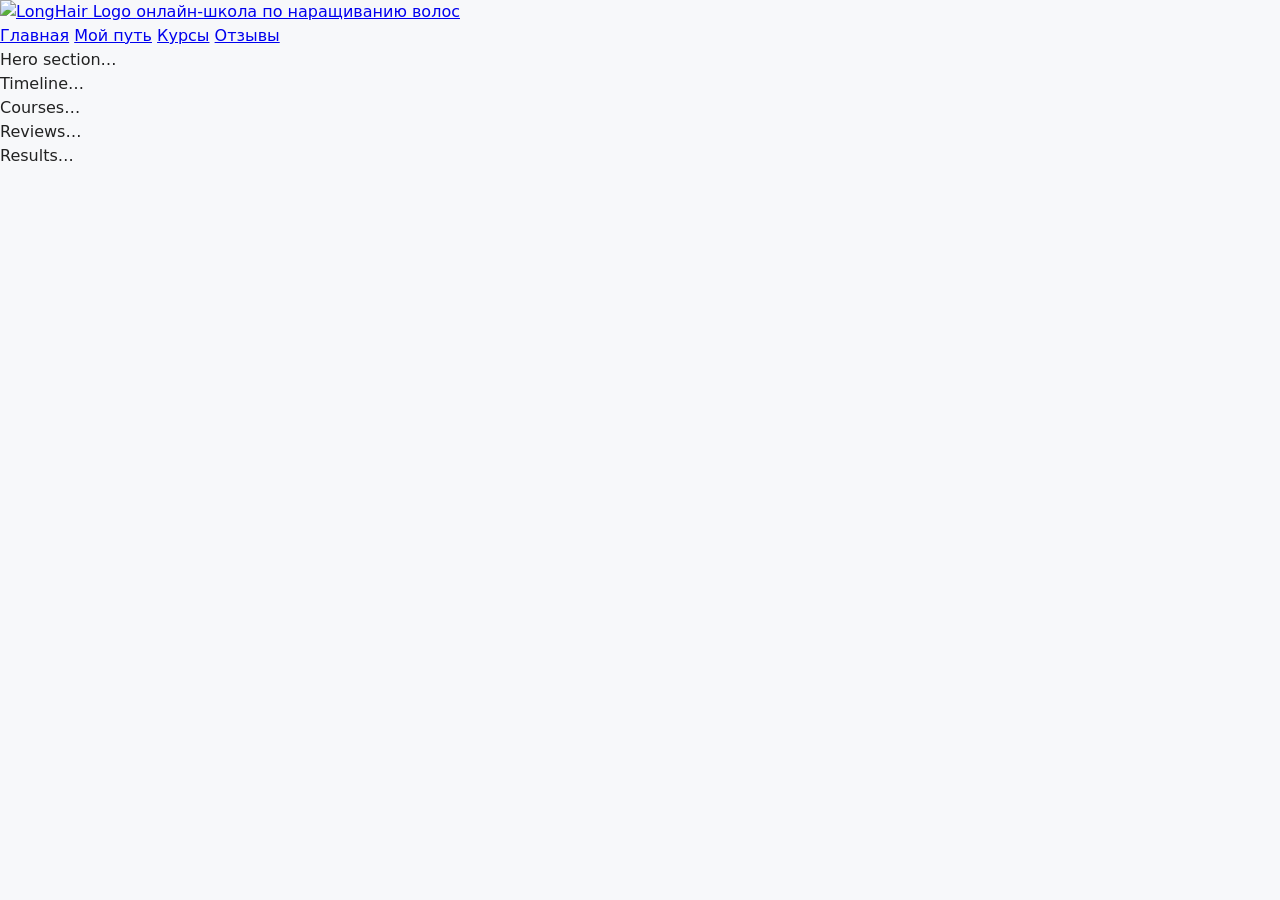
==== ST_community.html @ ff488606 "Add files via upload" ====
<!DOCTYPE html>
<html lang="ru">
<head>
  <meta charset="UTF-8" />
  <meta name="viewport" content="width=device-width, initial-scale=1" />
  <title>LongHair — Герой + Мой путь</title>
  <link rel="stylesheet" href="styles.css">
</head>
<body>
  <div class="page">
    <header class="nav">
      <a class="brand" href="#">
        <img src="https://dummyimage.com/76x76/e0f7fa/039be5.png&text=LH" alt="LongHair Logo" />
        <span>онлайн-школа по наращиванию волос</span>
      </a>
      <nav class="menu">
        <a href="#hero">Главная</a>
        <a href="#path">Мой путь</a>
        <a href="#courses">Курсы</a>
        <a href="#reviews">Отзывы</a>
      </nav>
    </header>

    <section id="hero" class="hero">Hero section…</section>
    <section id="path" class="timeline">Timeline…</section>
    <section id="courses" class="courses">Courses…</section>
    <section id="reviews" class="reviews">Reviews…</section>
    <section id="results" class="results">Results…</section>

  </div>
</body>
</html>
---- styles.css ----
:root{
  --bg:#f7f8fa; --text:#222; --muted:#6b7280; --brand1:#4fc3f7; --brand2:#039be5; --card:#fff; --ring:0 0 0 3px rgba(3,155,229,.3);
}
*{box-sizing:border-box}
html,body{height:100%}
body{margin:0;color:var(--text);background:var(--bg);font-family:Inter,system-ui,Arial,sans-serif;line-height:1.5;-webkit-font-smoothing:antialiased;-moz-osx-font-smoothing:grayscale}
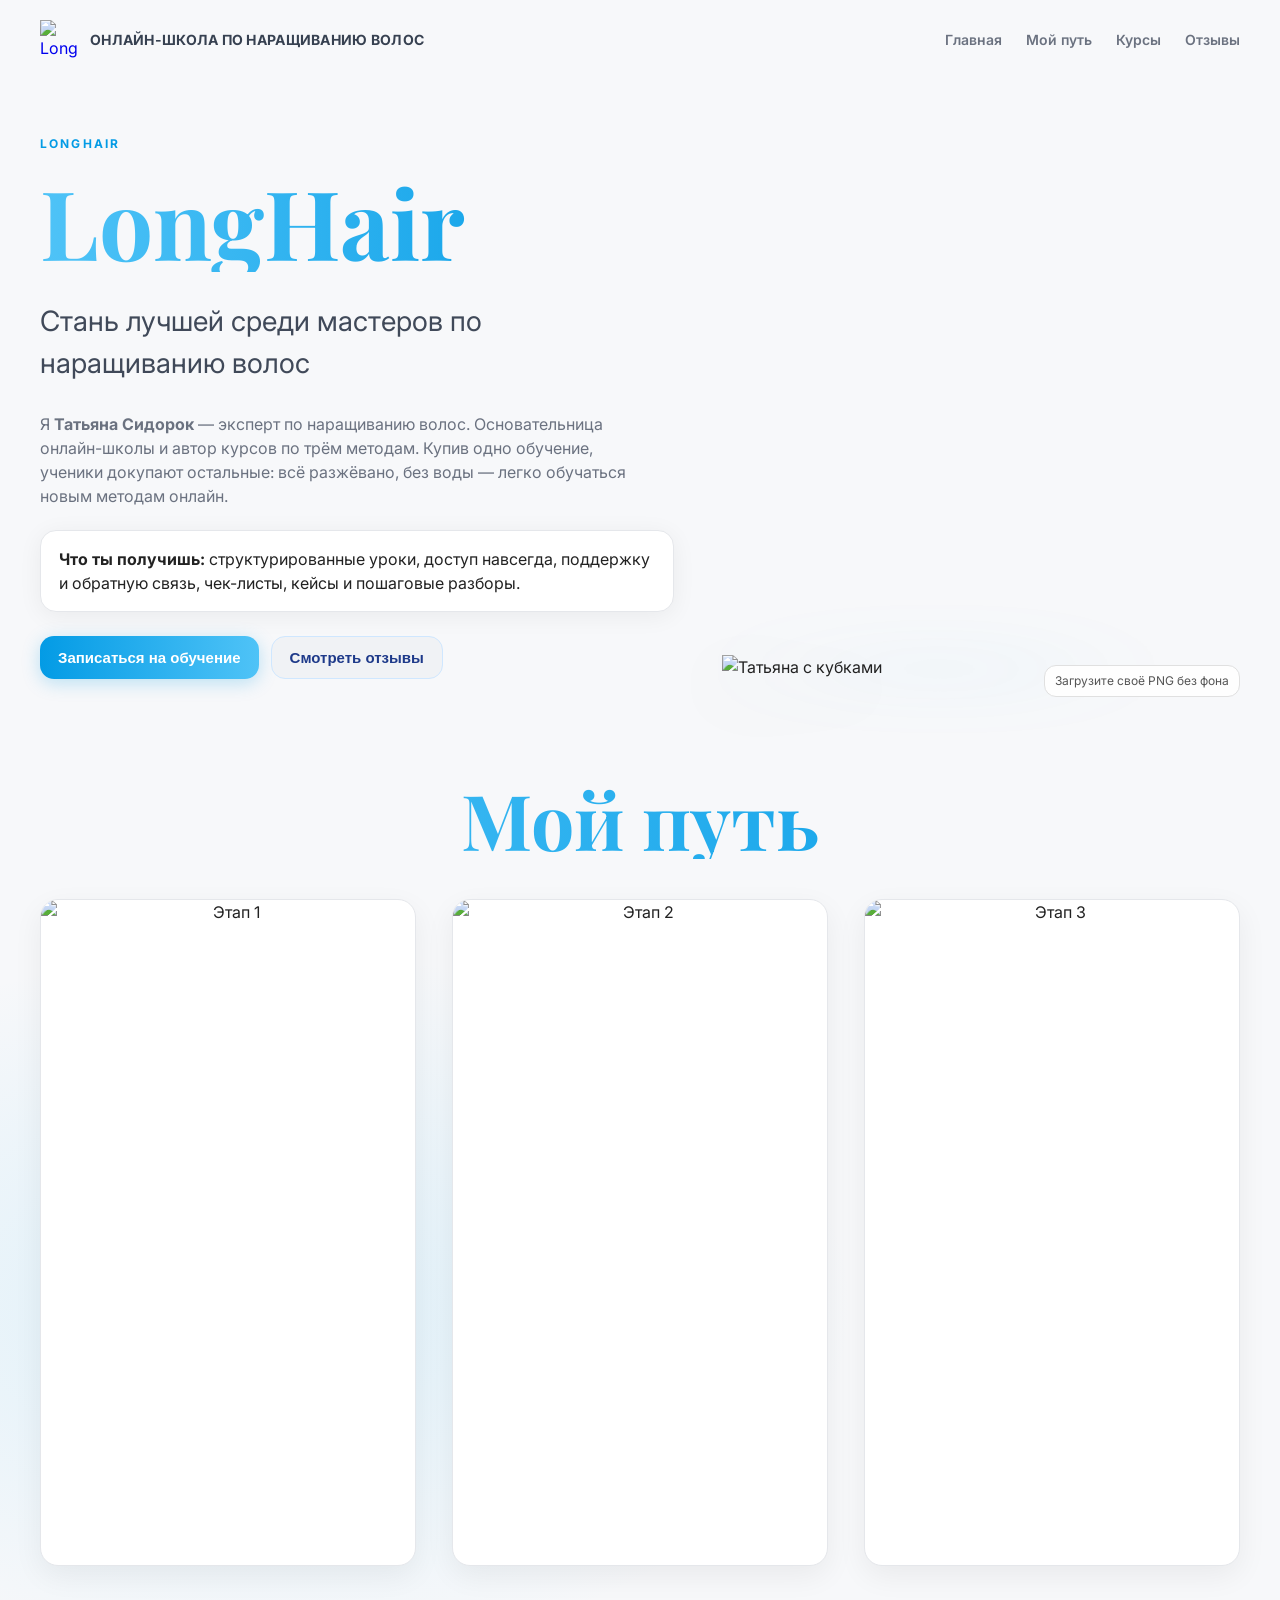
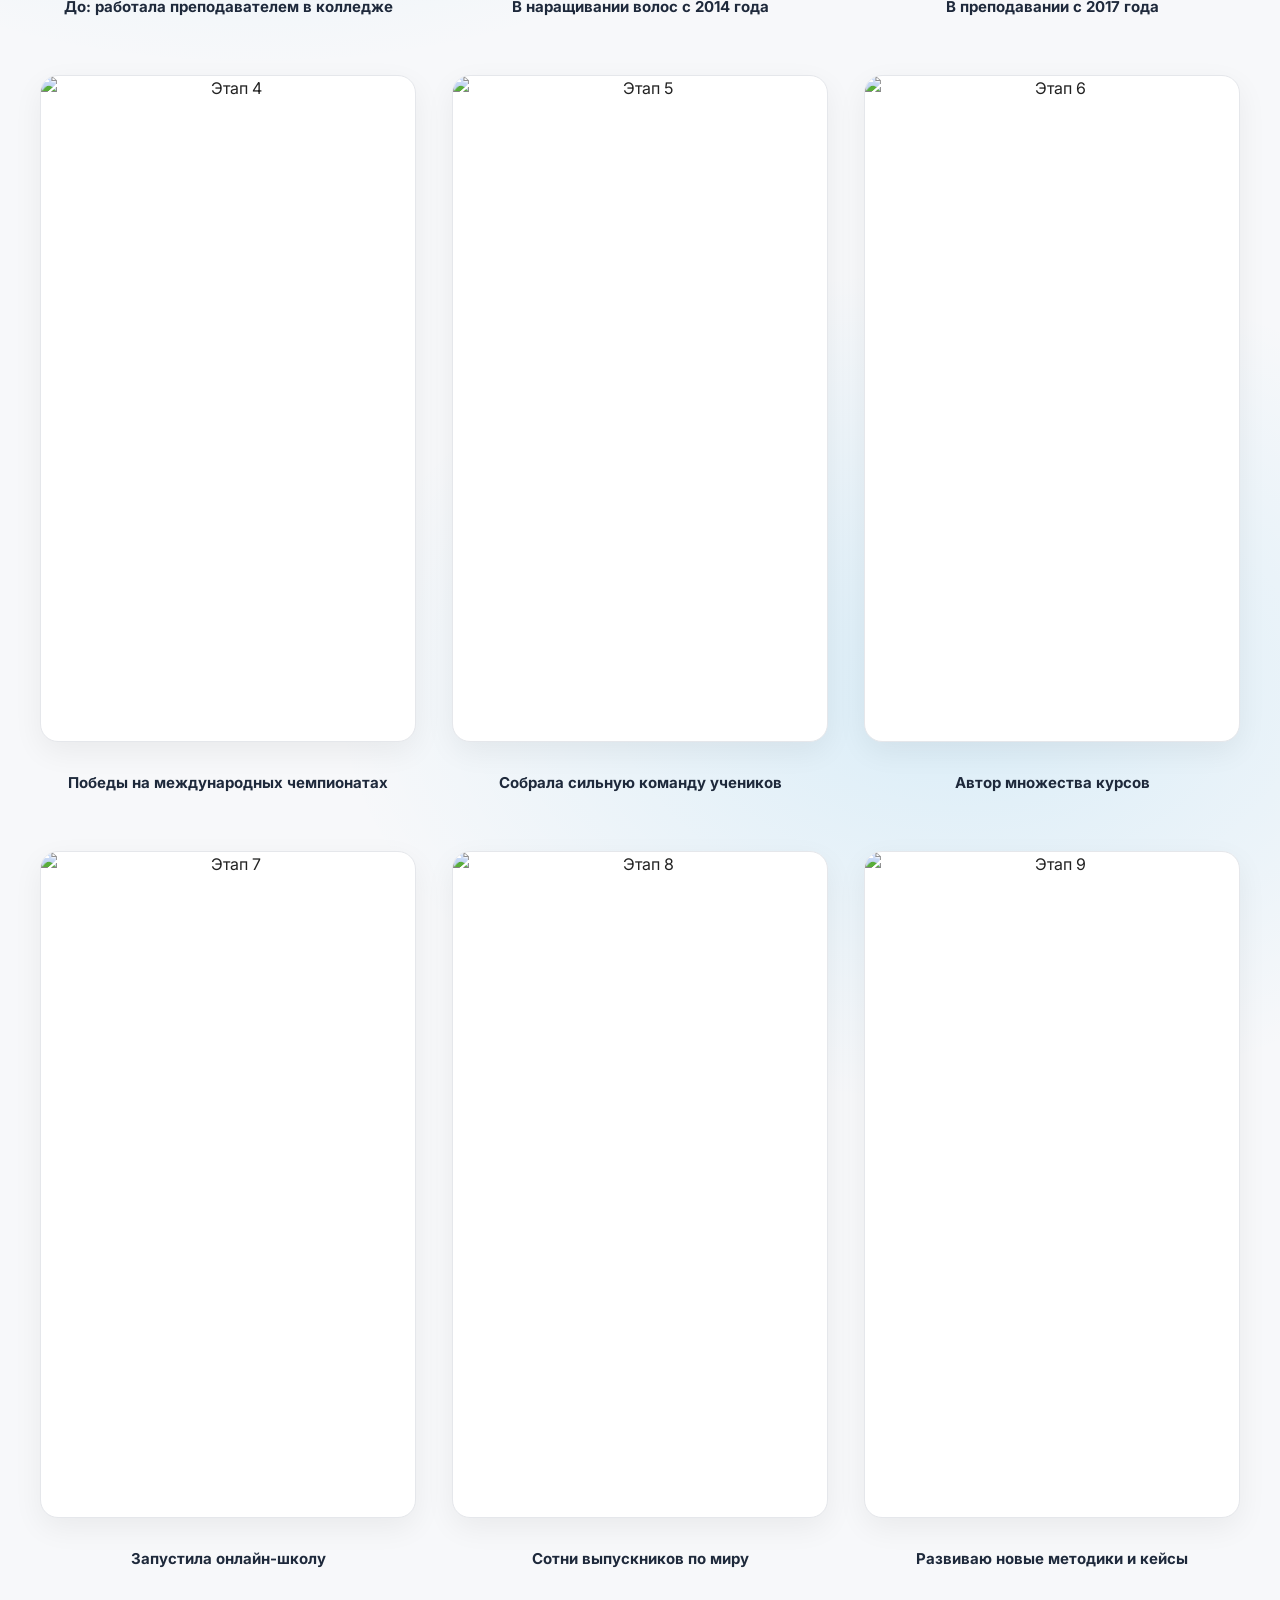
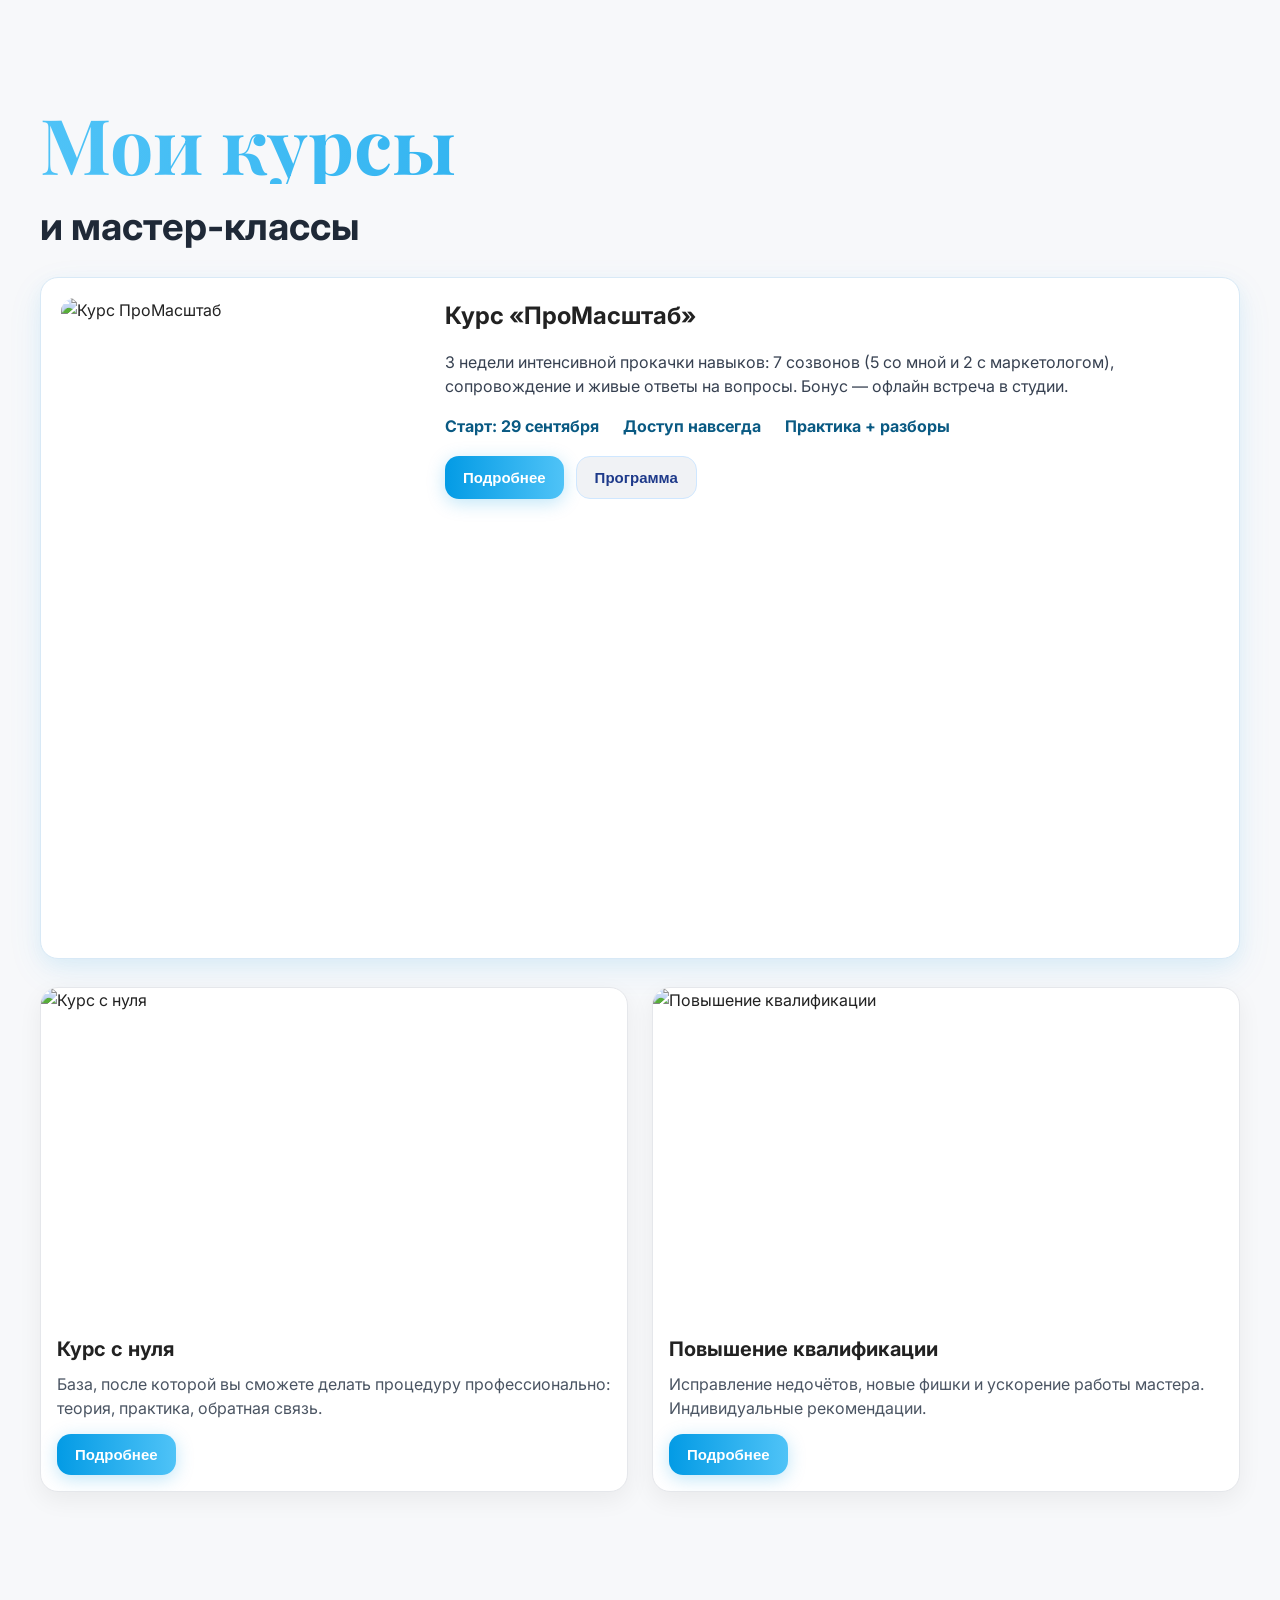
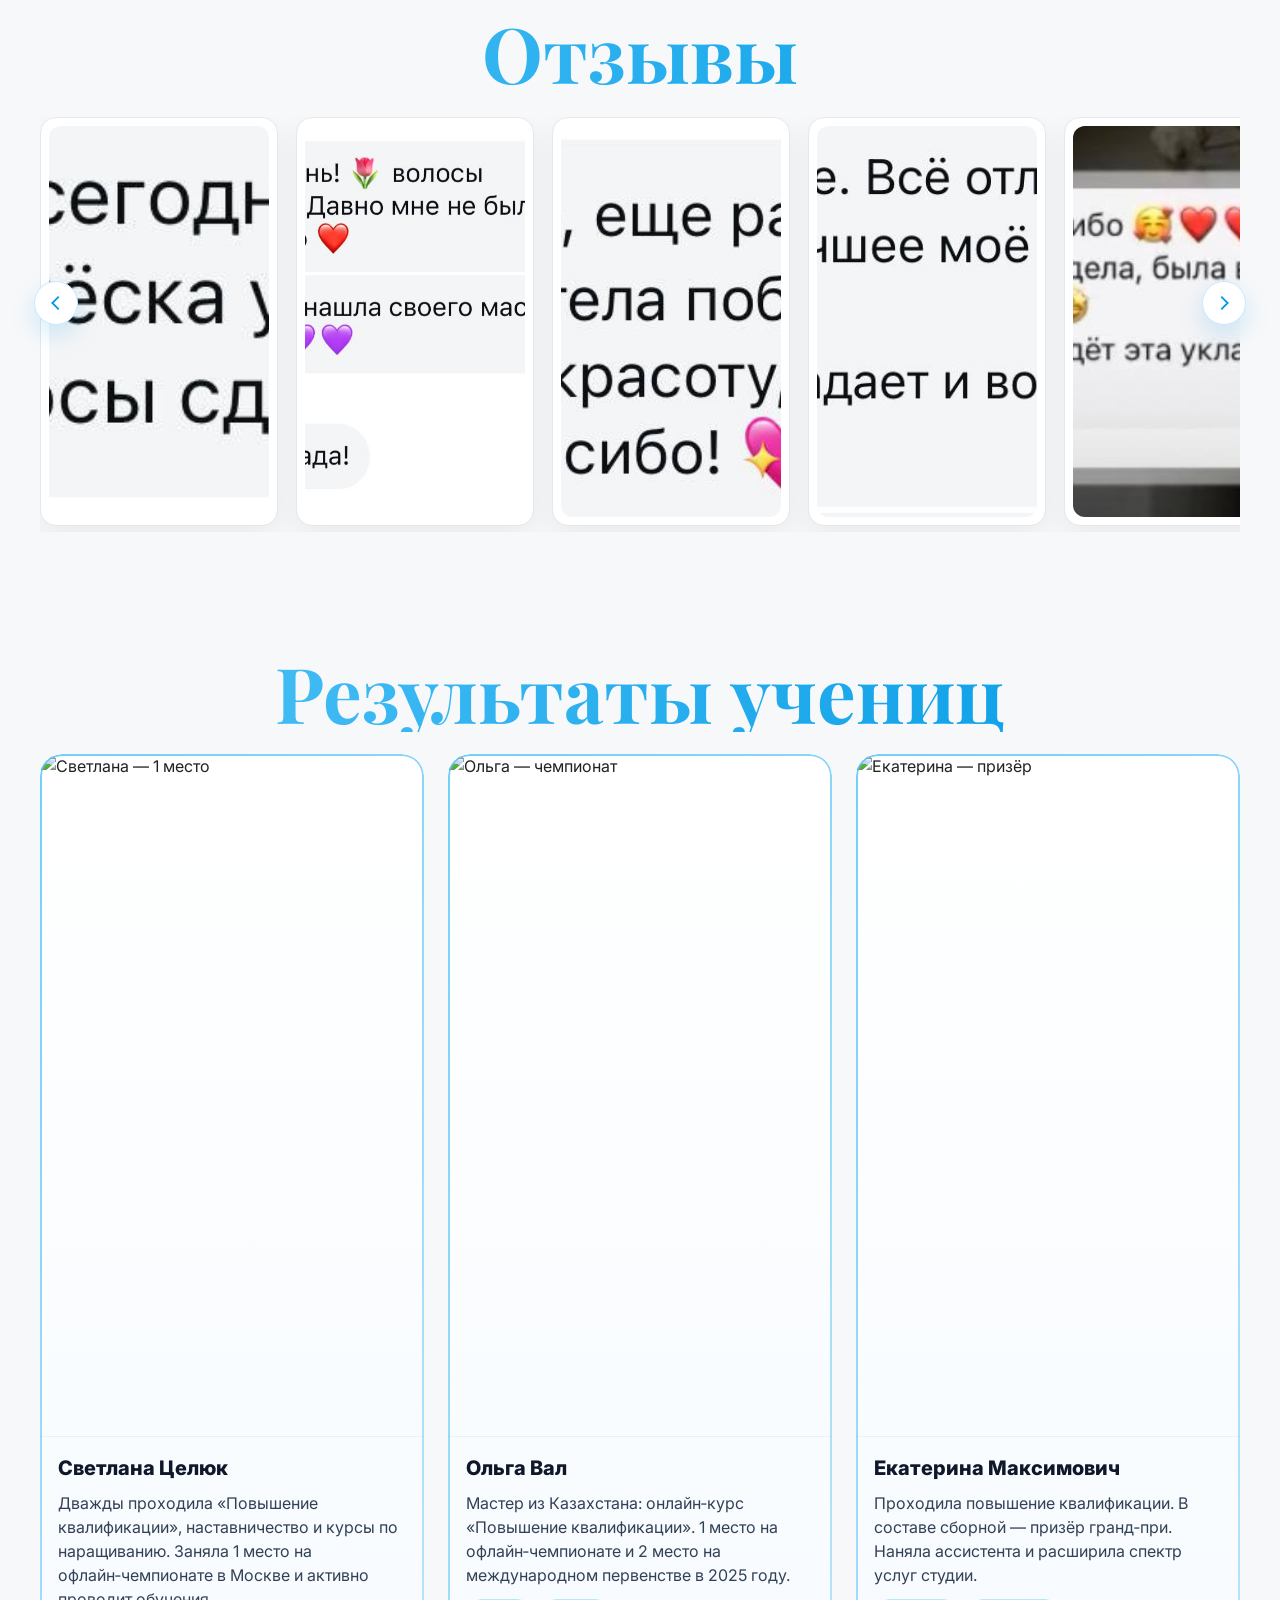
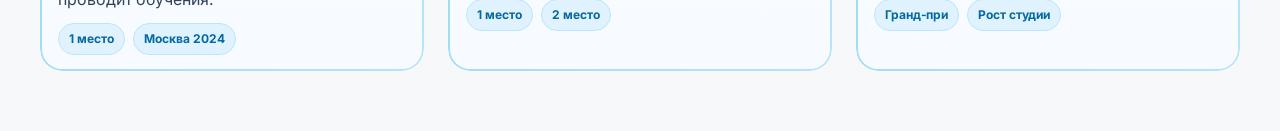
==== commit 9957bf14: "Add files via upload" ====
--- a/ST_community.html
+++ b/ST_community.html
@@ -4,6 +4,9 @@
   <meta charset="UTF-8" />
   <meta name="viewport" content="width=device-width, initial-scale=1" />
   <title>LongHair — Герой + Мой путь</title>
+  <link rel="preconnect" href="https://fonts.googleapis.com">
+  <link rel="preconnect" href="https://fonts.gstatic.com" crossorigin>
+  <link href="https://fonts.googleapis.com/css2?family=Inter:wght@300;400;600;700;800&family=Playfair+Display:wght@600;700&display=swap" rel="stylesheet">
   <link rel="stylesheet" href="styles.css">
 </head>
 <body>
@@ -21,12 +24,179 @@
       </nav>
     </header>
 
-    <section id="hero" class="hero">Hero section…</section>
-    <section id="path" class="timeline">Timeline…</section>
-    <section id="courses" class="courses">Courses…</section>
-    <section id="reviews" class="reviews">Reviews…</section>
-    <section id="results" class="results">Results…</section>
+    <section id="hero" class="hero">
+      <div class="hero-inner">
+        <div>
+          <span class="eyebrow">LongHair</span>
+          <h1 class="title">LongHair</h1>
+          <p class="subtitle">Стань лучшей среди мастеров по наращиванию волос</p>
+          <p class="lead">Я <b>Татьяна Сидорок</b> — эксперт по наращиванию волос. Основательница онлайн-школы и автор курсов по трём методам. Купив одно обучение, ученики докупают остальные: всё разжёвано, без воды — легко обучаться новым методам онлайн.</p>
+          <div class="card"><b>Что ты получишь:</b> структурированные уроки, доступ навсегда, поддержку и обратную связь, чек-листы, кейсы и пошаговые разборы.</div>
+          <div class="cta">
+            <button class="btn btn-primary">Записаться на обучение</button>
+            <button class="btn btn-ghost">Смотреть отзывы</button>
+          </div>
+        </div>
+        <div class="figure">
+          <div class="halo" aria-hidden="true"></div>
+          <img class="hero-img" src="https://images.unsplash.com/photo-1544717305-996b815c338c?q=80&w=900&auto=format&fit=crop" alt="Татьяна с кубками" />
+          <div class="image-note">Загрузите своё PNG без фона</div>
+        </div>
+      </div>
+    </section>
+
+    <section id="path" class="timeline">
+      <div class="timeline-inner">
+        <h2 class="timeline-title">Мой путь</h2>
+        <div class="timeline-grid">
+          <div class="tl-item"><figure class="tl-card"><img src="https://images.unsplash.com/photo-1520975916090-3105956dac38?q=80&w=1200&auto=format&fit=crop" alt="Этап 1"/></figure><div class="tl-caption">До: работала преподавателем в колледже</div></div>
+          <div class="tl-item"><figure class="tl-card"><img src="https://images.unsplash.com/photo-1500530855697-b586d89ba3ee?q=80&w=1200&auto=format&fit=crop" alt="Этап 2"/></figure><div class="tl-caption">В наращивании волос с 2014 года</div></div>
+          <div class="tl-item"><figure class="tl-card"><img src="https://images.unsplash.com/photo-1553028826-ccdfc006d078?q=80&w=1200&auto=format&fit=crop" alt="Этап 3"/></figure><div class="tl-caption">В преподавании с 2017 года</div></div>
+          <div class="tl-item"><figure class="tl-card"><img src="https://images.unsplash.com/photo-1515165562835-c3b8c2e9f5c4?q=80&w=1200&auto=format&fit=crop" alt="Этап 4"/></figure><div class="tl-caption">Победы на международных чемпионатах</div></div>
+          <div class="tl-item"><figure class="tl-card"><img src="https://images.unsplash.com/photo-1526948128573-703ee1aeb6fa?q=80&w=1200&auto=format&fit=crop" alt="Этап 5"/></figure><div class="tl-caption">Собрала сильную команду учеников</div></div>
+          <div class="tl-item"><figure class="tl-card"><img src="https://images.unsplash.com/photo-1544006659-f0b21884ce1d?q=80&w=1200&auto=format&fit=crop" alt="Этап 6"/></figure><div class="tl-caption">Автор множества курсов</div></div>
+          <div class="tl-item"><figure class="tl-card"><img src="https://images.unsplash.com/photo-1520975682039-b19d8a2609d4?q=80&w=1200&auto=format&fit=crop" alt="Этап 7"/></figure><div class="tl-caption">Запустила онлайн-школу</div></div>
+          <div class="tl-item"><figure class="tl-card"><img src="https://images.unsplash.com/photo-1553531384-cc64ac80f931?q=80&w=1200&auto=format&fit=crop" alt="Этап 8"/></figure><div class="tl-caption">Сотни выпускников по миру</div></div>
+          <div class="tl-item"><figure class="tl-card"><img src="https://images.unsplash.com/photo-1544716278-ca5e3f4abd8c?q=80&w=1200&auto=format&fit=crop" alt="Этап 9"/></figure><div class="tl-caption">Развиваю новые методики и кейсы</div></div>
+        </div>
+      </div>
+    </section>
+
+    <!-- Секция 3: Курсы и мастер‑классы -->
+    <section id="courses" class="courses">
+      <div class="courses-inner">
+        <h2 class="courses-title">Мои курсы</h2>
+        <h3 class="courses-sub">и мастер‑классы</h3>
+
+        <!-- Большая карточка курса -->
+        <article class="course-feature">
+          <div class="thumb">
+            <img src="https://images.unsplash.com/photo-1544716278-ca5e3f4abd8c?q=80&w=1200&auto=format&fit=crop" alt="Курс ПроМасштаб" />
+          </div>
+          <div>
+            <h3>Курс «ПроМасштаб»</h3>
+            <p class="desc">3 недели интенсивной прокачки навыков: 7 созвонов (5 со мной и 2 с маркетологом), сопровождение и живые ответы на вопросы. Бонус — офлайн встреча в студии.</p>
+            <div class="course-meta">
+              <span>Старт: 29 сентября</span>
+              <span>Доступ навсегда</span>
+              <span>Практика + разборы</span>
+            </div>
+            <div class="course-actions">
+              <button class="btn btn-primary">Подробнее</button>
+              <button class="btn btn-ghost">Программа</button>
+            </div>
+          </div>
+        </article>
+
+        <!-- Две карточки ниже -->
+        <div class="course-grid">
+          <article class="course-card">
+            <img src="https://images.unsplash.com/photo-1573496529574-be85d6a60704?q=80&w=1400&auto=format&fit=crop" alt="Курс с нуля" />
+            <div class="body">
+              <h4>Курс с нуля</h4>
+              <p>База, после которой вы сможете делать процедуру профессионально: теория, практика, обратная связь.</p>
+              <button class="btn btn-primary">Подробнее</button>
+            </div>
+          </article>
+
+          <article class="course-card">
+            <img src="https://images.unsplash.com/photo-1600959907703-125ba1374a12?q=80&w=1400&auto=format&fit=crop" alt="Повышение квалификации" />
+            <div class="body">
+              <h4>Повышение квалификации</h4>
+              <p>Исправление недочётов, новые фишки и ускорение работы мастера. Индивидуальные рекомендации.</p>
+              <button class="btn btn-primary">Подробнее</button>
+            </div>
+          </article>
+        </div>
+      </div>
+    </section>
+
+   
+    <!-- Секция 4: Отзывы -->
+    <section id="reviews" class="reviews">
+      <div class="reviews-inner">
+        <h2 class="reviews-title">Отзывы</h2>
+        <div class="reviews-viewport">
+          <div class="reviews-track" id="reviewsTrack">
+            <!-- Замените источники на свои скриншоты отзывов -->
+            <div class="rev-card"><img src="png\reviews\1 (1).jpg" alt="Отзыв 1"></div>
+            <div class="rev-card"><img src="png\reviews\1 (2).jpg" alt="Отзыв 2"></div>
+            <div class="rev-card"><img src="png\reviews\1 (3).jpg" alt="Отзыв 3"></div>
+            <div class="rev-card"><img src="png\reviews\1 (4).jpg" alt="Отзыв 4"></div>
+            <div class="rev-card"><img src="png\reviews\1 (5).jpg" alt="Отзыв 5"></div>
+            <div class="rev-card"><img src="png\reviews\1 (6).jpg" alt="Отзыв 6"></div>
+            <div class="rev-card"><img src="png\reviews\1 (7).jpg" alt="Отзыв 7"></div>
+          </div>
+          <div class="rev-nav">
+            <button class="rev-btn rev-prev" aria-label="Назад" id="revPrev">
+              <svg viewBox="0 0 24 24"><path d="M15 19l-7-7 7-7"/></svg>
+            </button>
+            <button class="rev-btn rev-next" aria-label="Вперёд" id="revNext">
+              <svg viewBox="0 0 24 24"><path d="M9 5l7 7-7 7"/></svg>
+            </button>
+          </div>
+        </div>
+      </div>
+    </section>
+
+ <!-- Секция 5: Результаты учениц -->
+    <section id="results" class="results">
+      <div class="results-inner">
+        <h2 class="results-title">Результаты учениц</h2>
+        <div class="results-grid">
+          <article class="result-card">
+            <img src="https://images.unsplash.com/photo-1520975682039-b19d8a2609d4?q=80&w=1200&auto=format&fit=crop" alt="Светлана — 1 место" />
+            <div class="result-body">
+              <h4 class="result-name">Светлана Целюк</h4>
+              <p class="result-text">Дважды проходила «Повышение квалификации», наставничество и курсы по наращиванию. Заняла 1 место на офлайн‑чемпионате в Москве и активно проводит обучения.</p>
+              <div class="result-tags">
+                <span class="result-tag">1 место</span>
+                <span class="result-tag">Москва 2024</span>
+              </div>
+            </div>
+          </article>
+
+          <article class="result-card">
+            <img src="https://images.unsplash.com/photo-1553028826-ccdfc006d078?q=80&w=1200&auto=format&fit=crop" alt="Ольга — чемпионат" />
+            <div class="result-body">
+              <h4 class="result-name">Ольга Вал</h4>
+              <p class="result-text">Мастер из Казахстана: онлайн‑курс «Повышение квалификации». 1 место на офлайн‑чемпионате и 2 место на международном первенстве в 2025 году.</p>
+              <div class="result-tags">
+                <span class="result-tag">1 место</span>
+                <span class="result-tag">2 место</span>
+              </div>
+            </div>
+          </article>
+
+          <article class="result-card">
+            <img src="https://images.unsplash.com/photo-1544006659-f0b21884ce1d?q=80&w=1200&auto=format&fit=crop" alt="Екатерина — призёр" />
+            <div class="result-body">
+              <h4 class="result-name">Екатерина Максимович</h4>
+              <p class="result-text">Проходила повышение квалификации. В составе сборной — призёр гранд‑при. Наняла ассистента и расширила спектр услуг студии.</p>
+              <div class="result-tags">
+                <span class="result-tag">Гранд‑при</span>
+                <span class="result-tag">Рост студии</span>
+              </div>
+            </div>
+          </article>
+        </div>
+      </div>
+    </section>
+
+    <script>
+      (function(){
+        const track = document.getElementById('reviewsTrack');
+        const prev = document.getElementById('revPrev');
+        const next = document.getElementById('revNext');
+        function scrollByStep(dir){
+          const step = Math.min(track.clientWidth * 0.8, 600);
+          track.scrollBy({left: dir * step, behavior: 'smooth'});
+        }
+        prev?.addEventListener('click', ()=>scrollByStep(-1));
+        next?.addEventListener('click', ()=>scrollByStep(1));
+      })();
+    </script>
 
   </div>
 </body>
-</html>+</html>
--- a/styles.css
+++ b/styles.css
@@ -4,3 +4,117 @@
 *{box-sizing:border-box}
 html,body{height:100%}
 body{margin:0;color:var(--text);background:var(--bg);font-family:Inter,system-ui,Arial,sans-serif;line-height:1.5;-webkit-font-smoothing:antialiased;-moz-osx-font-smoothing:grayscale}
+
+.page{position:relative;overflow:hidden;isolation:isolate;min-height:100dvh;background:
+  radial-gradient(1000px 600px at 20% 20%, rgba(79,195,247,.15), transparent 60%),
+  radial-gradient(900px 600px at 75% 35%, rgba(3,155,229,.12), transparent 70%),
+  var(--bg)}
+
+.nav{position:relative;z-index:10;display:flex;align-items:center;justify-content:space-between;gap:24px;padding:20px clamp(16px,4vw,40px)}
+.brand{display:flex;align-items:center;gap:12px;text-decoration:none}
+.brand img{width:38px;height:38px;object-fit:contain}
+.brand span{font-weight:700;letter-spacing:.02em;font-size:14px;text-transform:uppercase;color:#374151}
+.menu{display:flex;gap:24px}
+.menu a{color:var(--muted);text-decoration:none;font-weight:600;font-size:14px}
+.menu a:hover{color:var(--brand2)}
+
+.hero{position:relative;z-index:5;padding:clamp(20px,4vw,40px);padding-top:min(7vw,52px)}
+.hero-inner{max-width:1200px;margin-inline:auto;display:grid;grid-template-columns:1.1fr .9fr;gap:min(5vw,48px);align-items:end}
+.eyebrow{display:inline-block;margin-bottom:10px;font-weight:700;font-size:12px;letter-spacing:.18em;color:var(--brand2);text-transform:uppercase}
+.title{font-family:"Playfair Display",serif;font-weight:700;line-height:1.05;margin:8px 0 14px;font-size:clamp(40px,7.5vw,110px);background:linear-gradient(90deg,var(--brand1),var(--brand2));-webkit-background-clip:text;background-clip:text;color:transparent}
+.subtitle{font-size:clamp(18px,2.2vw,28px);color:#2d3748;opacity:.9}
+.lead{margin-top:16px;color:var(--muted);font-size:16px;max-width:60ch}
+.card{margin-top:22px;background:var(--card);border:1px solid #e5e7eb;border-radius:16px;padding:16px 18px;max-width:720px;box-shadow:0 4px 25px rgba(0,0,0,.06)}
+.cta{margin-top:24px;display:flex;gap:12px;flex-wrap:wrap}
+.btn{appearance:none;border:none;border-radius:14px;padding:12px 18px;font-weight:700;cursor:pointer;font-size:15px}
+.btn-primary{background:linear-gradient(90deg,var(--brand2),var(--brand1));color:#fff;box-shadow:0 4px 18px rgba(3,155,229,.25)}
+.btn-primary:focus{outline:var(--ring)}
+.btn-ghost{background:#f0f2f5;color:#1e3a8a;border:1px solid #cfe7ff}
+.figure{position:relative}
+.halo{position:absolute;left:0;right:8%;bottom:14%;height:48%;filter:blur(30px);background:radial-gradient(70% 65% at 55% 50%, rgba(3,155,229,.25), transparent 60%), radial-gradient(70% 60% at 35% 40%, rgba(79,195,247,.25), transparent 65%)}
+.hero-img{position:relative;width:100%;max-width:560px;margin-left:auto;display:block;object-fit:contain;filter:drop-shadow(0 20px 40px rgba(0,0,0,.1))}
+.image-note{position:absolute;right:0;top:10px;background:rgba(255,255,255,.9);border:1px solid #e0e0e0;padding:6px 10px;border-radius:12px;font-size:12px;color:#555}
+
+.timeline{position:relative;z-index:5;padding:clamp(30px,6vw,60px) clamp(20px,4vw,40px)}
+.timeline-inner{max-width:1200px;margin-inline:auto;position:relative}
+.timeline-title{font-family:"Playfair Display",serif;font-weight:700;line-height:1.05;margin:0 0 24px;font-size:clamp(32px,6vw,88px);background:linear-gradient(90deg,var(--brand1),var(--brand2));-webkit-background-clip:text;background-clip:text;color:transparent;text-align:center}
+.timeline-grid{display:grid;grid-template-columns:repeat(3,1fr);gap:28px 36px;position:relative;text-align:center}
+.tl-item{position:relative;display:flex;flex-direction:column;align-items:center}
+.tl-card{background:var(--card);border:1px solid #e5e7eb;border-radius:18px;overflow:hidden;box-shadow:0 10px 30px rgba(0,0,0,.06);width:100%}
+.tl-card img{width:100%;display:block;aspect-ratio:9/16;object-fit:cover}
+.tl-caption{padding:14px 16px;color:#1e293b;font-size:15px;font-weight:700;text-align:center;line-height:1.4}
+
+@media (max-width:980px){.menu{display:none}.hero-inner{grid-template-columns:1fr}.figure{order:-1}.image-note{top:auto;bottom:-6px}.timeline-grid{grid-template-columns:1fr 1fr}}
+@media (max-width:640px){.timeline-grid{grid-template-columns:1fr}}
+
+/* ===== Секция 3: Курсы ===== */
+.courses{position:relative;z-index:5;padding:clamp(30px,6vw,60px) clamp(20px,4vw,40px)}
+.courses-inner{max-width:1200px;margin-inline:auto}
+.courses-title{font-family:"Playfair Display",serif;font-weight:700;line-height:1.05;margin:0 0 14px;font-size:clamp(32px,6vw,88px);background:linear-gradient(90deg,var(--brand1),var(--brand2));-webkit-background-clip:text;background-clip:text;color:transparent}
+.courses-sub{font-size:clamp(22px,3vw,42px);color:#1f2937;margin:0 0 22px}
+
+/* Витрина курса */
+.course-feature{display:grid;grid-template-columns:360px 1fr;gap:24px;background:var(--card);border:1px solid #d8e9f6;border-radius:18px;padding:20px;box-shadow:0 12px 36px rgba(3,155,229,.08), 0 6px 18px rgba(3,155,229,.06)}
+.course-feature .thumb{border-radius:14px;overflow:hidden}
+.course-feature .thumb img{width:100%;display:block;aspect-ratio:9/16;object-fit:cover}
+.course-feature h3{margin:0 0 10px;font-size:24px}
+.course-meta{display:flex;gap:24px;flex-wrap:wrap;color:#0a5a83;font-weight:700;margin-top:8px}
+.course-feature .desc{color:#374151}
+.course-actions{margin-top:18px;display:flex;gap:12px;flex-wrap:wrap}
+
+/* Сетка карточек */
+.course-grid{display:grid;grid-template-columns:repeat(2,1fr);gap:24px;margin-top:28px}
+.course-card{background:var(--card);border:1px solid #e5e7eb;border-radius:18px;overflow:hidden;box-shadow:0 8px 24px rgba(0,0,0,.06)}
+.course-card img{width:100%;display:block;aspect-ratio:16/9;object-fit:cover}
+.course-card .body{padding:16px}
+.course-card h4{margin:0 0 8px;font-size:20px}
+.course-card p{margin:0 0 14px;color:#4b5563}
+
+@media (max-width:980px){
+  .course-feature{grid-template-columns:1fr}
+  .course-grid{grid-template-columns:1fr}
+}
+
+/* ===== Секция 4: Отзывы ===== */
+.reviews{position:relative;z-index:5;padding:clamp(30px,6vw,60px) clamp(20px,4vw,40px)}
+.reviews-inner{max-width:1200px;margin-inline:auto;position:relative}
+.reviews-title{font-family:"Playfair Display",serif;font-weight:700;line-height:1.05;margin:0 0 24px;font-size:clamp(32px,6vw,88px);background:linear-gradient(90deg,var(--brand1),var(--brand2));-webkit-background-clip:text;background-clip:text;color:transparent;text-align:center}
+
+.reviews-viewport{position:relative}
+.reviews-track{display:flex;gap:18px;overflow-x:auto;padding-bottom:6px;scroll-snap-type:x mandatory}
+.reviews-track::-webkit-scrollbar{height:8px}
+.reviews-track::-webkit-scrollbar-thumb{background:#cfe7ff;border-radius:999px}
+
+.rev-card{flex:0 0 auto;background:#fff;border:1px solid #e5e7eb;border-radius:16px;box-shadow:0 10px 30px rgba(0,0,0,.06);padding:8px;scroll-snap-align:start}
+.rev-card img{display:block;width:220px;aspect-ratio:9/16;object-fit:cover;border-radius:12px}
+
+/* стрелки */
+.rev-nav{position:absolute;inset:0;pointer-events:none}
+.rev-btn{position:absolute;top:45%;transform:translateY(-50%);pointer-events:auto;width:44px;height:44px;border-radius:999px;border:1px solid #cfe7ff;background:#fff;display:grid;place-items:center;box-shadow:0 10px 24px rgba(3,155,229,.18);cursor:pointer}
+.rev-btn svg{width:22px;height:22px;fill:none;stroke:#039be5;stroke-width:2}
+.rev-prev{left:-6px}
+.rev-next{right:-6px}
+
+@media (max-width:980px){
+  .rev-card img{width:min(70vw,320px)}
+  .rev-prev{left:6px}.rev-next{right:6px}
+}
+
+/* ===== Секция 5: Результаты учениц ===== */
+.results{position:relative;z-index:5;padding:clamp(30px,6vw,60px) clamp(20px,4vw,40px)}
+.results-inner{max-width:1200px;margin-inline:auto}
+.results-title{font-family:"Playfair Display",serif;font-weight:700;line-height:1.05;margin:0 0 22px;font-size:clamp(32px,6vw,88px);background:linear-gradient(90deg,var(--brand1),var(--brand2));-webkit-background-clip:text;background-clip:text;color:transparent;text-align:center}
+.results-grid{display:grid;grid-template-columns:repeat(3,1fr);gap:24px}
+
+/* карточка с отличиями от блока 3 */
+.result-card{position:relative;border-radius:22px;overflow:hidden;background:linear-gradient(180deg,#ffffff, #f7fbff)}
+.result-card::before{content:"";position:absolute;inset:0;border-radius:22px;padding:2px;background:linear-gradient(135deg, rgba(79,195,247,.8), rgba(3,155,229,.25));-webkit-mask:linear-gradient(#000 0 0) content-box, linear-gradient(#000 0 0);-webkit-mask-composite:x;mask-composite:exclude}
+.result-card img{width:100%;display:block;aspect-ratio:9/16;object-fit:cover;border-bottom:1px solid #e6f2fb}
+.result-body{padding:16px 18px}
+.result-name{margin:0 0 8px;font-size:20px;font-weight:800;color:#0f172a}
+.result-text{margin:0;color:#334155}
+.result-tags{display:flex;flex-wrap:wrap;gap:8px;margin-top:12px}
+.result-tag{font-size:12px;font-weight:700;color:#0369a1;background:#e0f2fe;border:1px solid #bae6fd;border-radius:999px;padding:6px 10px}
+
+@media (max-width:980px){.results-grid{grid-template-columns:1fr 1fr}}
+@media (max-width:640px){.results-grid{grid-template-columns:1fr}}
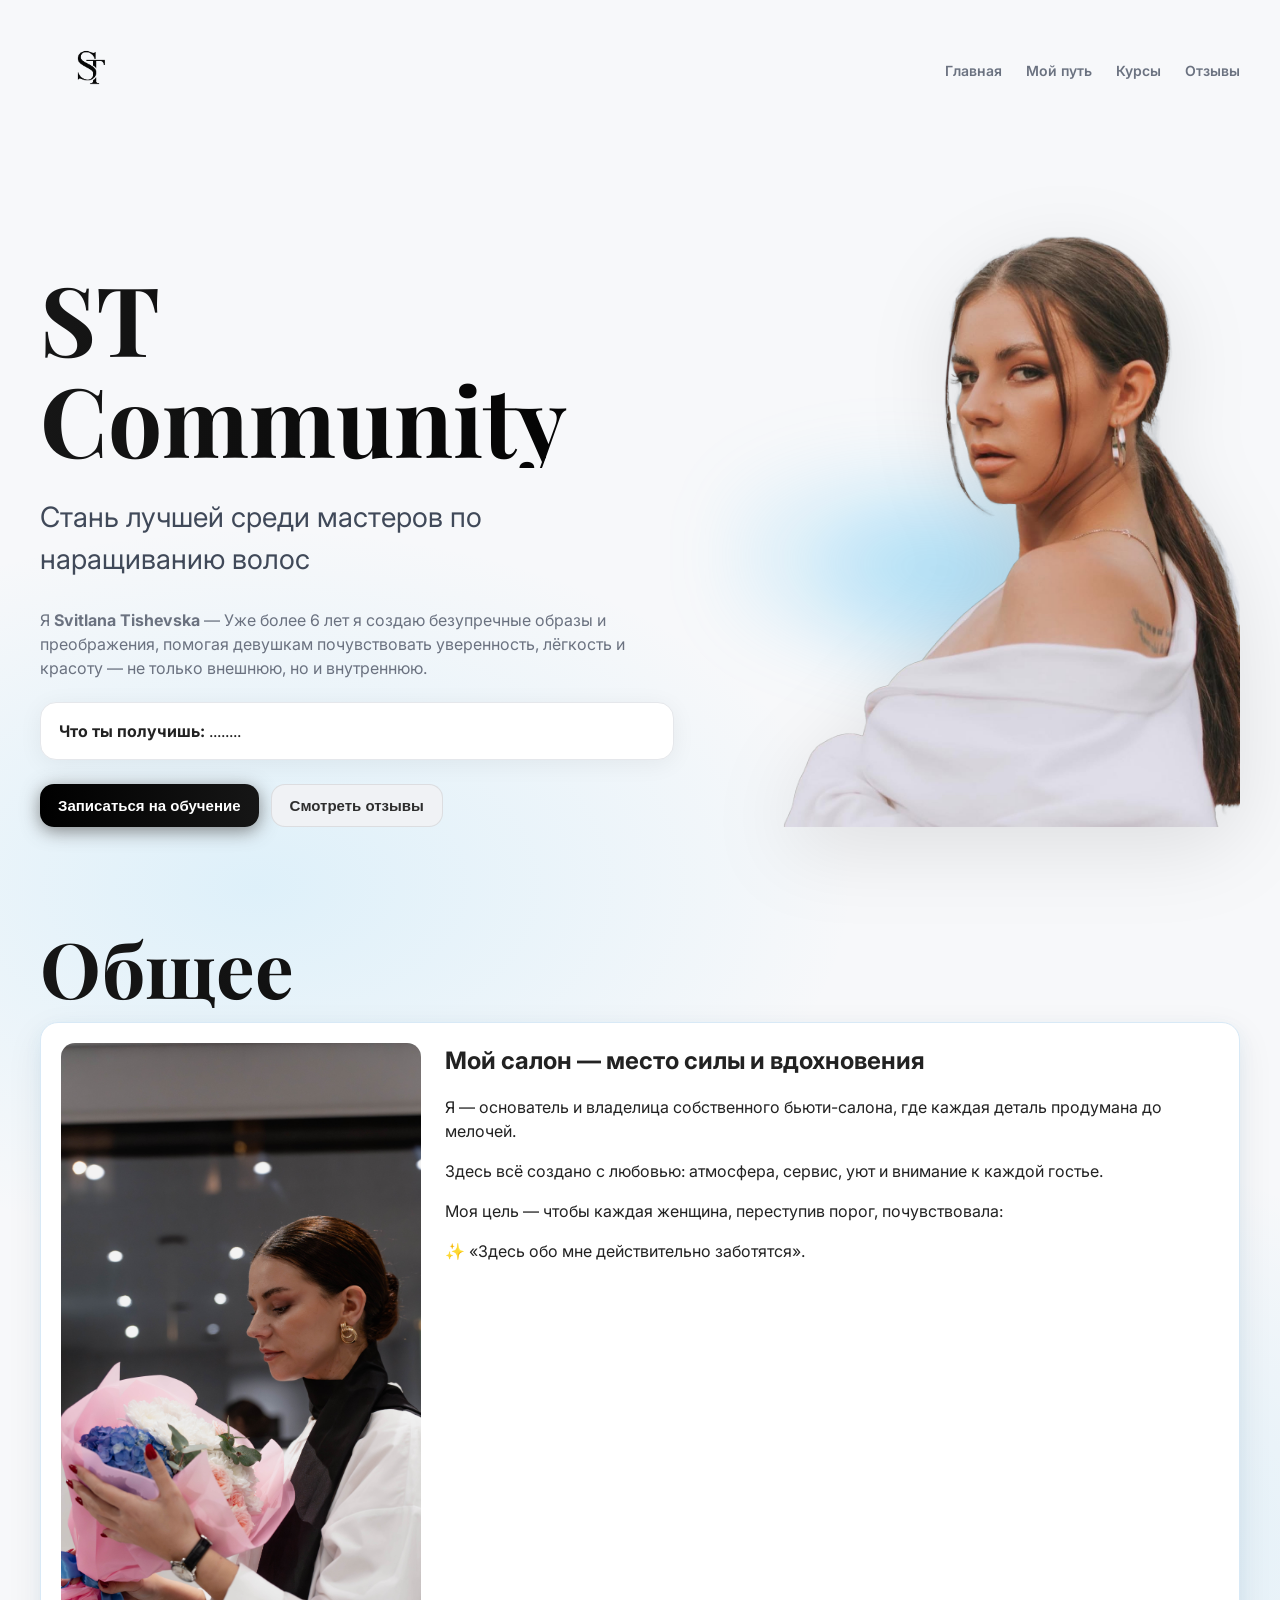
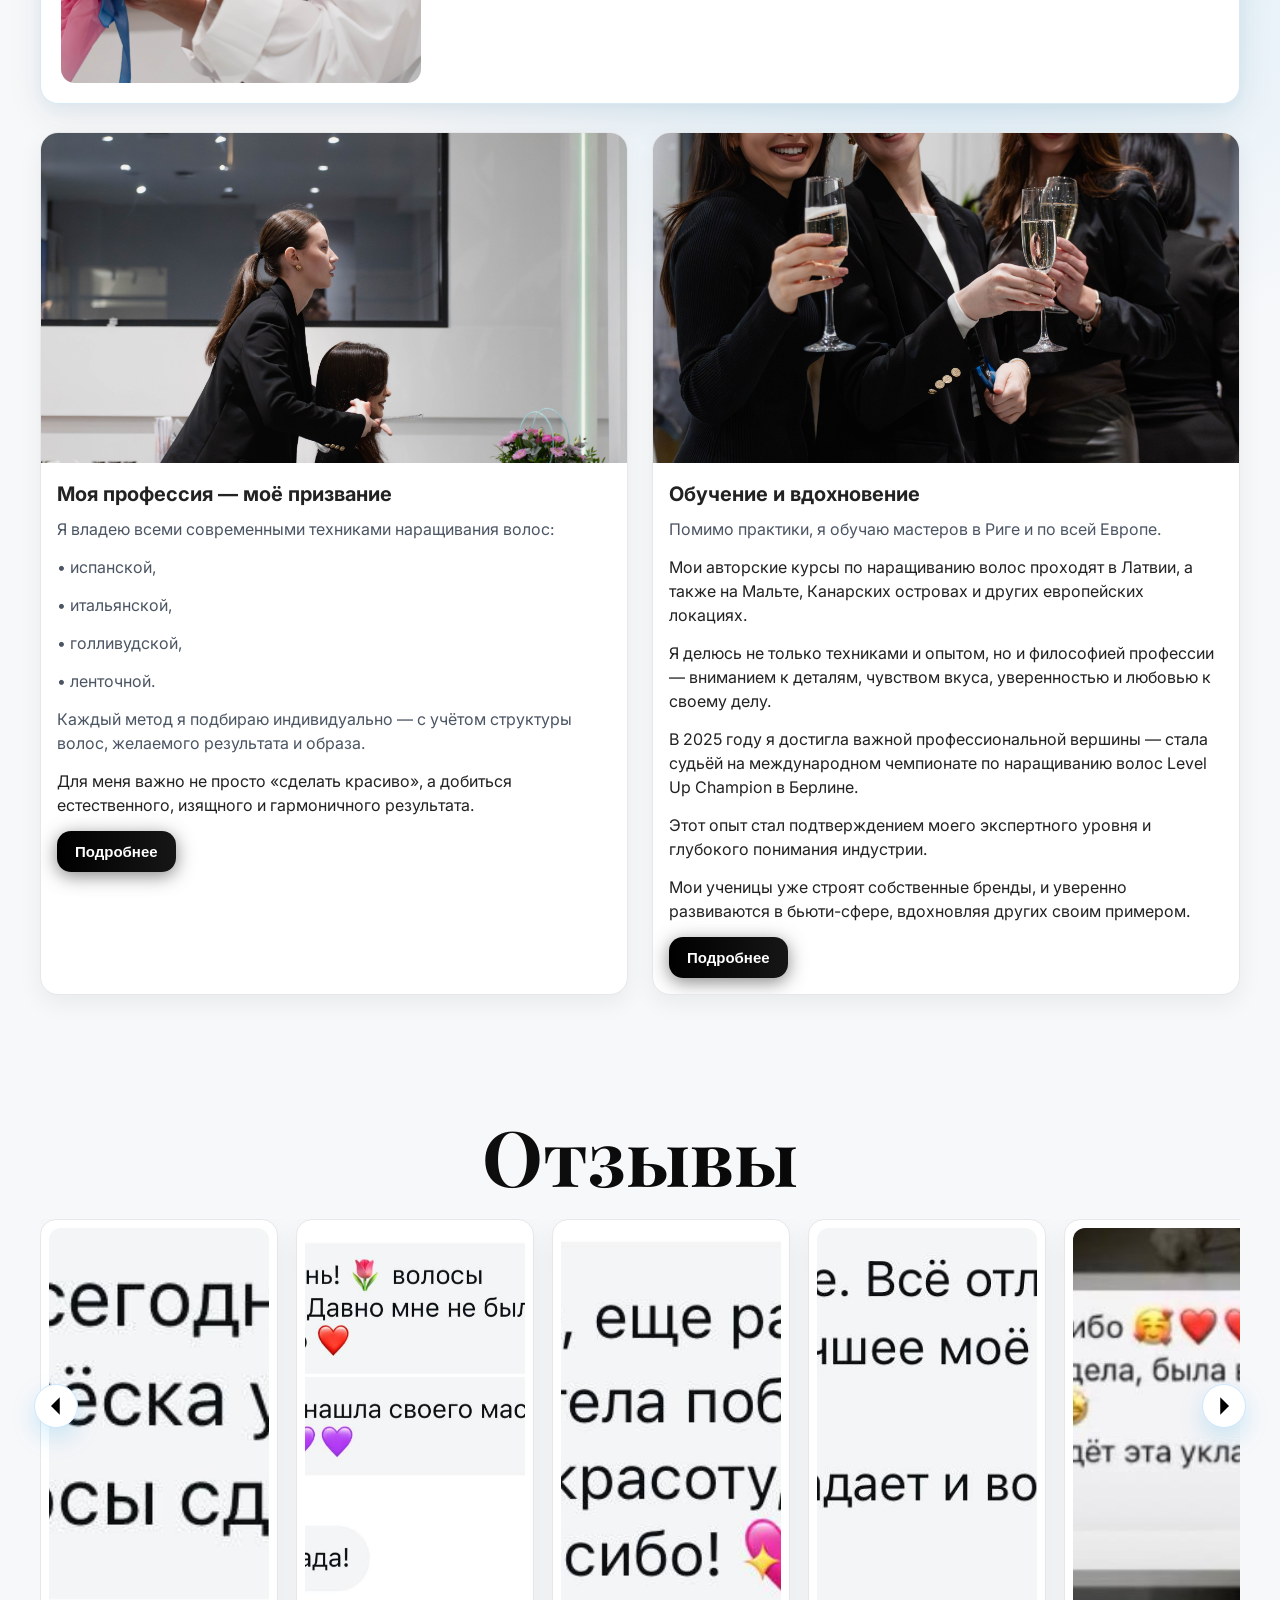
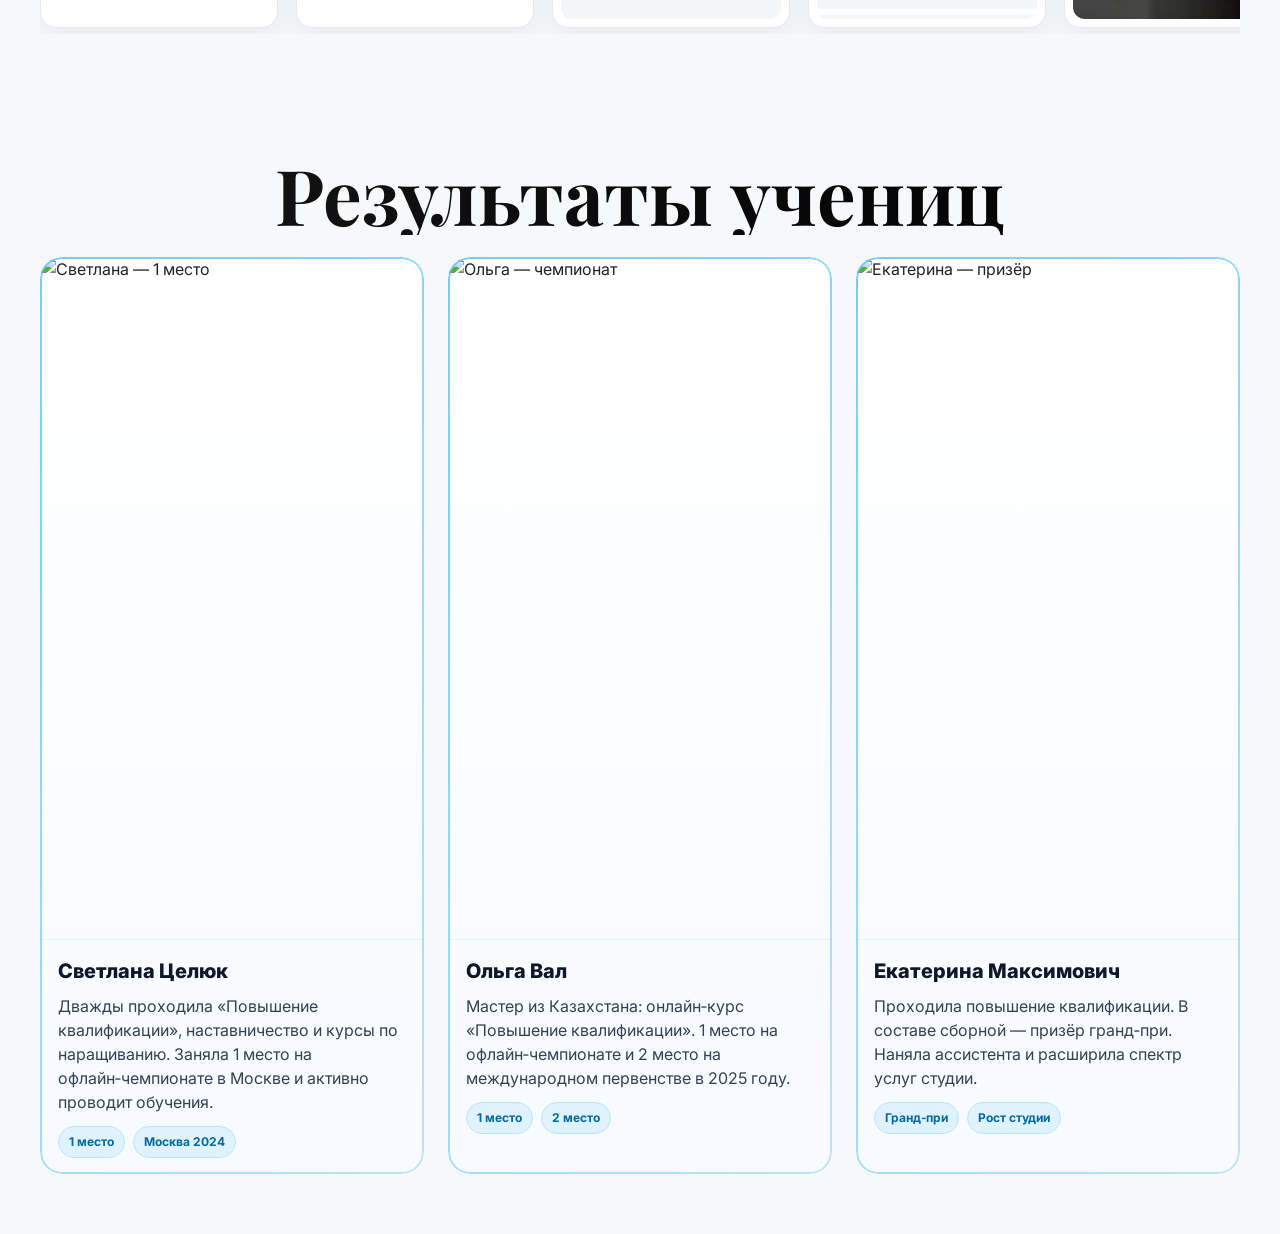
==== commit ffaf2590: "Add files via upload" ====
--- a/ST_community.html
+++ b/ST_community.html
@@ -13,8 +13,8 @@
   <div class="page">
     <header class="nav">
       <a class="brand" href="#">
-        <img src="https://dummyimage.com/76x76/e0f7fa/039be5.png&text=LH" alt="LongHair Logo" />
-        <span>онлайн-школа по наращиванию волос</span>
+        <img src="png\logo.PNG" alt="LongHair Logo" />
+   
       </a>
       <nav class="menu">
         <a href="#hero">Главная</a>
@@ -27,11 +27,10 @@
     <section id="hero" class="hero">
       <div class="hero-inner">
         <div>
-          <span class="eyebrow">LongHair</span>
-          <h1 class="title">LongHair</h1>
+          <h1 class="title">ST Community</h1>
           <p class="subtitle">Стань лучшей среди мастеров по наращиванию волос</p>
-          <p class="lead">Я <b>Татьяна Сидорок</b> — эксперт по наращиванию волос. Основательница онлайн-школы и автор курсов по трём методам. Купив одно обучение, ученики докупают остальные: всё разжёвано, без воды — легко обучаться новым методам онлайн.</p>
-          <div class="card"><b>Что ты получишь:</b> структурированные уроки, доступ навсегда, поддержку и обратную связь, чек-листы, кейсы и пошаговые разборы.</div>
+          <p class="lead">Я <b>Svitlana Tishevska</b> — Уже более 6 лет я создаю безупречные образы и преображения, помогая девушкам почувствовать уверенность, лёгкость и красоту — не только внешнюю, но и внутреннюю.</p>
+          <div class="card"><b>Что ты получишь:</b> ........</div>
           <div class="cta">
             <button class="btn btn-primary">Записаться на обучение</button>
             <button class="btn btn-ghost">Смотреть отзывы</button>
@@ -39,71 +38,76 @@
         </div>
         <div class="figure">
           <div class="halo" aria-hidden="true"></div>
-          <img class="hero-img" src="https://images.unsplash.com/photo-1544717305-996b815c338c?q=80&w=900&auto=format&fit=crop" alt="Татьяна с кубками" />
-          <div class="image-note">Загрузите своё PNG без фона</div>
-        </div>
-      </div>
-    </section>
-
-    <section id="path" class="timeline">
+          <img class="hero-img" src="png\header.PNG" alt="Svitlana" />
+        </div>
+      </div>
+    </section>
+
+    <!-- <section id="path" class="timeline">
       <div class="timeline-inner">
         <h2 class="timeline-title">Мой путь</h2>
         <div class="timeline-grid">
-          <div class="tl-item"><figure class="tl-card"><img src="https://images.unsplash.com/photo-1520975916090-3105956dac38?q=80&w=1200&auto=format&fit=crop" alt="Этап 1"/></figure><div class="tl-caption">До: работала преподавателем в колледже</div></div>
-          <div class="tl-item"><figure class="tl-card"><img src="https://images.unsplash.com/photo-1500530855697-b586d89ba3ee?q=80&w=1200&auto=format&fit=crop" alt="Этап 2"/></figure><div class="tl-caption">В наращивании волос с 2014 года</div></div>
-          <div class="tl-item"><figure class="tl-card"><img src="https://images.unsplash.com/photo-1553028826-ccdfc006d078?q=80&w=1200&auto=format&fit=crop" alt="Этап 3"/></figure><div class="tl-caption">В преподавании с 2017 года</div></div>
-          <div class="tl-item"><figure class="tl-card"><img src="https://images.unsplash.com/photo-1515165562835-c3b8c2e9f5c4?q=80&w=1200&auto=format&fit=crop" alt="Этап 4"/></figure><div class="tl-caption">Победы на международных чемпионатах</div></div>
-          <div class="tl-item"><figure class="tl-card"><img src="https://images.unsplash.com/photo-1526948128573-703ee1aeb6fa?q=80&w=1200&auto=format&fit=crop" alt="Этап 5"/></figure><div class="tl-caption">Собрала сильную команду учеников</div></div>
-          <div class="tl-item"><figure class="tl-card"><img src="https://images.unsplash.com/photo-1544006659-f0b21884ce1d?q=80&w=1200&auto=format&fit=crop" alt="Этап 6"/></figure><div class="tl-caption">Автор множества курсов</div></div>
-          <div class="tl-item"><figure class="tl-card"><img src="https://images.unsplash.com/photo-1520975682039-b19d8a2609d4?q=80&w=1200&auto=format&fit=crop" alt="Этап 7"/></figure><div class="tl-caption">Запустила онлайн-школу</div></div>
-          <div class="tl-item"><figure class="tl-card"><img src="https://images.unsplash.com/photo-1553531384-cc64ac80f931?q=80&w=1200&auto=format&fit=crop" alt="Этап 8"/></figure><div class="tl-caption">Сотни выпускников по миру</div></div>
-          <div class="tl-item"><figure class="tl-card"><img src="https://images.unsplash.com/photo-1544716278-ca5e3f4abd8c?q=80&w=1200&auto=format&fit=crop" alt="Этап 9"/></figure><div class="tl-caption">Развиваю новые методики и кейсы</div></div>
-        </div>
-      </div>
-    </section>
+          <div class="tl-item"><figure class="tl-card"><img src="png\Line\2.jpg" alt="Этап 1"/></figure><div class="tl-caption">Не придумал</div></div>
+          <div class="tl-item"><figure class="tl-card"><img src="png\Line\3.jpg" alt="Этап 2"/></figure><div class="tl-caption">В наращивании волос с 2014 года</div></div>
+          <div class="tl-item"><figure class="tl-card"><img src="png\Line\2.jpg" alt="Этап 3"/></figure><div class="tl-caption">В преподавании с 2017 года</div></div>
+          <div class="tl-item"><figure class="tl-card"><img src="png\Line\2.jpg" alt="Этап 4"/></figure><div class="tl-caption">Победы на международных чемпионатах</div></div>
+        </div>
+      </div>
+    </section> -->
 
     <!-- Секция 3: Курсы и мастер‑классы -->
     <section id="courses" class="courses">
       <div class="courses-inner">
-        <h2 class="courses-title">Мои курсы</h2>
-        <h3 class="courses-sub">и мастер‑классы</h3>
+        <h2 class="courses-title">Общее</h2>
+        <!-- <h3 class="courses-sub">и про мастер‑классы</h3> -->
 
         <!-- Большая карточка курса -->
         <article class="course-feature">
           <div class="thumb">
-            <img src="https://images.unsplash.com/photo-1544716278-ca5e3f4abd8c?q=80&w=1200&auto=format&fit=crop" alt="Курс ПроМасштаб" />
+            <img src="png\Line\2.jpg" alt="Курс ПроМасштаб" />
           </div>
           <div>
-            <h3>Курс «ПроМасштаб»</h3>
-            <p class="desc">3 недели интенсивной прокачки навыков: 7 созвонов (5 со мной и 2 с маркетологом), сопровождение и живые ответы на вопросы. Бонус — офлайн встреча в студии.</p>
+            <h3>Мой салон — место силы и вдохновения</h3>
+            <p class="desc"><p>Я — основатель и владелица собственного бьюти-салона, где каждая деталь продумана до мелочей.</p>
+                            <p>Здесь всё создано с любовью: атмосфера, сервис, уют и внимание к каждой гостье.</p>
+
+                           <p> Моя цель — чтобы каждая женщина, переступив порог, почувствовала:</p>
+                            <p>✨ «Здесь обо мне действительно заботятся».</p>
             <div class="course-meta">
-              <span>Старт: 29 сентября</span>
-              <span>Доступ навсегда</span>
-              <span>Практика + разборы</span>
-            </div>
-            <div class="course-actions">
-              <button class="btn btn-primary">Подробнее</button>
-              <button class="btn btn-ghost">Программа</button>
-            </div>
           </div>
         </article>
 
         <!-- Две карточки ниже -->
         <div class="course-grid">
           <article class="course-card">
-            <img src="https://images.unsplash.com/photo-1573496529574-be85d6a60704?q=80&w=1400&auto=format&fit=crop" alt="Курс с нуля" />
+            <img src="png\Line\4.jpg" alt="Курс с нуля" />
             <div class="body">
-              <h4>Курс с нуля</h4>
-              <p>База, после которой вы сможете делать процедуру профессионально: теория, практика, обратная связь.</p>
+              <h4>Моя профессия — моё призвание</h4>
+              <p>Я владею всеми современными техниками наращивания волос:<p>
+ <p>• испанской,</p>
+ <p>• итальянской,</p>
+ <p>• голливудской,</p>
+<p> • ленточной.</p>
+
+<p>Каждый метод я подбираю индивидуально — с учётом структуры волос, желаемого результата и образа.</p>
+Для меня важно не просто «сделать красиво», а добиться естественного, изящного и гармоничного результата.</p>
               <button class="btn btn-primary">Подробнее</button>
             </div>
           </article>
 
           <article class="course-card">
-            <img src="https://images.unsplash.com/photo-1600959907703-125ba1374a12?q=80&w=1400&auto=format&fit=crop" alt="Повышение квалификации" />
+            <img src="png\Line\3.jpg" alt="Повышение квалификации" />
             <div class="body">
-              <h4>Повышение квалификации</h4>
-              <p>Исправление недочётов, новые фишки и ускорение работы мастера. Индивидуальные рекомендации.</p>
+              <h4>Обучение и вдохновение</h4>
+              <p>Помимо практики, я обучаю мастеров в Риге и по всей Европе.</p>
+Мои авторские курсы по наращиванию волос проходят в Латвии, а также на Мальте, Канарских островах и других европейских локациях.</p>
+
+Я делюсь не только техниками и опытом, но и философией профессии — вниманием к деталям, чувством вкуса, уверенностью и любовью к своему делу.</p>
+
+В 2025 году я достигла важной профессиональной вершины — стала судьёй на международном чемпионате по наращиванию волос Level Up Champion в Берлине.</p>
+Этот опыт стал подтверждением моего экспертного уровня и глубокого понимания индустрии.</p>
+
+Мои ученицы уже строят собственные бренды, и уверенно развиваются в бьюти-сфере, вдохновляя других своим примером.</p>
               <button class="btn btn-primary">Подробнее</button>
             </div>
           </article>
@@ -145,7 +149,7 @@
         <h2 class="results-title">Результаты учениц</h2>
         <div class="results-grid">
           <article class="result-card">
-            <img src="https://images.unsplash.com/photo-1520975682039-b19d8a2609d4?q=80&w=1200&auto=format&fit=crop" alt="Светлана — 1 место" />
+            <img src="" alt="Светлана — 1 место" />
             <div class="result-body">
               <h4 class="result-name">Светлана Целюк</h4>
               <p class="result-text">Дважды проходила «Повышение квалификации», наставничество и курсы по наращиванию. Заняла 1 место на офлайн‑чемпионате в Москве и активно проводит обучения.</p>
@@ -157,7 +161,7 @@
           </article>
 
           <article class="result-card">
-            <img src="https://images.unsplash.com/photo-1553028826-ccdfc006d078?q=80&w=1200&auto=format&fit=crop" alt="Ольга — чемпионат" />
+            <img src="" alt="Ольга — чемпионат" />
             <div class="result-body">
               <h4 class="result-name">Ольга Вал</h4>
               <p class="result-text">Мастер из Казахстана: онлайн‑курс «Повышение квалификации». 1 место на офлайн‑чемпионате и 2 место на международном первенстве в 2025 году.</p>
@@ -169,7 +173,7 @@
           </article>
 
           <article class="result-card">
-            <img src="https://images.unsplash.com/photo-1544006659-f0b21884ce1d?q=80&w=1200&auto=format&fit=crop" alt="Екатерина — призёр" />
+            <img src="" alt="Екатерина — призёр" />
             <div class="result-body">
               <h4 class="result-name">Екатерина Максимович</h4>
               <p class="result-text">Проходила повышение квалификации. В составе сборной — призёр гранд‑при. Наняла ассистента и расширила спектр услуг студии.</p>
--- a/styles.css
+++ b/styles.css
@@ -1,120 +1,693 @@
-:root{
-  --bg:#f7f8fa; --text:#222; --muted:#6b7280; --brand1:#4fc3f7; --brand2:#039be5; --card:#fff; --ring:0 0 0 3px rgba(3,155,229,.3);
-}
-*{box-sizing:border-box}
-html,body{height:100%}
-body{margin:0;color:var(--text);background:var(--bg);font-family:Inter,system-ui,Arial,sans-serif;line-height:1.5;-webkit-font-smoothing:antialiased;-moz-osx-font-smoothing:grayscale}
-
-.page{position:relative;overflow:hidden;isolation:isolate;min-height:100dvh;background:
-  radial-gradient(1000px 600px at 20% 20%, rgba(79,195,247,.15), transparent 60%),
-  radial-gradient(900px 600px at 75% 35%, rgba(3,155,229,.12), transparent 70%),
-  var(--bg)}
-
-.nav{position:relative;z-index:10;display:flex;align-items:center;justify-content:space-between;gap:24px;padding:20px clamp(16px,4vw,40px)}
-.brand{display:flex;align-items:center;gap:12px;text-decoration:none}
-.brand img{width:38px;height:38px;object-fit:contain}
-.brand span{font-weight:700;letter-spacing:.02em;font-size:14px;text-transform:uppercase;color:#374151}
-.menu{display:flex;gap:24px}
-.menu a{color:var(--muted);text-decoration:none;font-weight:600;font-size:14px}
-.menu a:hover{color:var(--brand2)}
-
-.hero{position:relative;z-index:5;padding:clamp(20px,4vw,40px);padding-top:min(7vw,52px)}
-.hero-inner{max-width:1200px;margin-inline:auto;display:grid;grid-template-columns:1.1fr .9fr;gap:min(5vw,48px);align-items:end}
-.eyebrow{display:inline-block;margin-bottom:10px;font-weight:700;font-size:12px;letter-spacing:.18em;color:var(--brand2);text-transform:uppercase}
-.title{font-family:"Playfair Display",serif;font-weight:700;line-height:1.05;margin:8px 0 14px;font-size:clamp(40px,7.5vw,110px);background:linear-gradient(90deg,var(--brand1),var(--brand2));-webkit-background-clip:text;background-clip:text;color:transparent}
-.subtitle{font-size:clamp(18px,2.2vw,28px);color:#2d3748;opacity:.9}
-.lead{margin-top:16px;color:var(--muted);font-size:16px;max-width:60ch}
-.card{margin-top:22px;background:var(--card);border:1px solid #e5e7eb;border-radius:16px;padding:16px 18px;max-width:720px;box-shadow:0 4px 25px rgba(0,0,0,.06)}
-.cta{margin-top:24px;display:flex;gap:12px;flex-wrap:wrap}
-.btn{appearance:none;border:none;border-radius:14px;padding:12px 18px;font-weight:700;cursor:pointer;font-size:15px}
-.btn-primary{background:linear-gradient(90deg,var(--brand2),var(--brand1));color:#fff;box-shadow:0 4px 18px rgba(3,155,229,.25)}
-.btn-primary:focus{outline:var(--ring)}
-.btn-ghost{background:#f0f2f5;color:#1e3a8a;border:1px solid #cfe7ff}
-.figure{position:relative}
-.halo{position:absolute;left:0;right:8%;bottom:14%;height:48%;filter:blur(30px);background:radial-gradient(70% 65% at 55% 50%, rgba(3,155,229,.25), transparent 60%), radial-gradient(70% 60% at 35% 40%, rgba(79,195,247,.25), transparent 65%)}
-.hero-img{position:relative;width:100%;max-width:560px;margin-left:auto;display:block;object-fit:contain;filter:drop-shadow(0 20px 40px rgba(0,0,0,.1))}
-.image-note{position:absolute;right:0;top:10px;background:rgba(255,255,255,.9);border:1px solid #e0e0e0;padding:6px 10px;border-radius:12px;font-size:12px;color:#555}
-
-.timeline{position:relative;z-index:5;padding:clamp(30px,6vw,60px) clamp(20px,4vw,40px)}
-.timeline-inner{max-width:1200px;margin-inline:auto;position:relative}
-.timeline-title{font-family:"Playfair Display",serif;font-weight:700;line-height:1.05;margin:0 0 24px;font-size:clamp(32px,6vw,88px);background:linear-gradient(90deg,var(--brand1),var(--brand2));-webkit-background-clip:text;background-clip:text;color:transparent;text-align:center}
-.timeline-grid{display:grid;grid-template-columns:repeat(3,1fr);gap:28px 36px;position:relative;text-align:center}
-.tl-item{position:relative;display:flex;flex-direction:column;align-items:center}
-.tl-card{background:var(--card);border:1px solid #e5e7eb;border-radius:18px;overflow:hidden;box-shadow:0 10px 30px rgba(0,0,0,.06);width:100%}
-.tl-card img{width:100%;display:block;aspect-ratio:9/16;object-fit:cover}
-.tl-caption{padding:14px 16px;color:#1e293b;font-size:15px;font-weight:700;text-align:center;line-height:1.4}
-
-@media (max-width:980px){.menu{display:none}.hero-inner{grid-template-columns:1fr}.figure{order:-1}.image-note{top:auto;bottom:-6px}.timeline-grid{grid-template-columns:1fr 1fr}}
-@media (max-width:640px){.timeline-grid{grid-template-columns:1fr}}
-
-/* ===== Секция 3: Курсы ===== */
-.courses{position:relative;z-index:5;padding:clamp(30px,6vw,60px) clamp(20px,4vw,40px)}
-.courses-inner{max-width:1200px;margin-inline:auto}
-.courses-title{font-family:"Playfair Display",serif;font-weight:700;line-height:1.05;margin:0 0 14px;font-size:clamp(32px,6vw,88px);background:linear-gradient(90deg,var(--brand1),var(--brand2));-webkit-background-clip:text;background-clip:text;color:transparent}
-.courses-sub{font-size:clamp(22px,3vw,42px);color:#1f2937;margin:0 0 22px}
-
-/* Витрина курса */
-.course-feature{display:grid;grid-template-columns:360px 1fr;gap:24px;background:var(--card);border:1px solid #d8e9f6;border-radius:18px;padding:20px;box-shadow:0 12px 36px rgba(3,155,229,.08), 0 6px 18px rgba(3,155,229,.06)}
-.course-feature .thumb{border-radius:14px;overflow:hidden}
-.course-feature .thumb img{width:100%;display:block;aspect-ratio:9/16;object-fit:cover}
-.course-feature h3{margin:0 0 10px;font-size:24px}
-.course-meta{display:flex;gap:24px;flex-wrap:wrap;color:#0a5a83;font-weight:700;margin-top:8px}
-.course-feature .desc{color:#374151}
-.course-actions{margin-top:18px;display:flex;gap:12px;flex-wrap:wrap}
-
-/* Сетка карточек */
-.course-grid{display:grid;grid-template-columns:repeat(2,1fr);gap:24px;margin-top:28px}
-.course-card{background:var(--card);border:1px solid #e5e7eb;border-radius:18px;overflow:hidden;box-shadow:0 8px 24px rgba(0,0,0,.06)}
-.course-card img{width:100%;display:block;aspect-ratio:16/9;object-fit:cover}
-.course-card .body{padding:16px}
-.course-card h4{margin:0 0 8px;font-size:20px}
-.course-card p{margin:0 0 14px;color:#4b5563}
-
-@media (max-width:980px){
-  .course-feature{grid-template-columns:1fr}
-  .course-grid{grid-template-columns:1fr}
-}
-
-/* ===== Секция 4: Отзывы ===== */
-.reviews{position:relative;z-index:5;padding:clamp(30px,6vw,60px) clamp(20px,4vw,40px)}
-.reviews-inner{max-width:1200px;margin-inline:auto;position:relative}
-.reviews-title{font-family:"Playfair Display",serif;font-weight:700;line-height:1.05;margin:0 0 24px;font-size:clamp(32px,6vw,88px);background:linear-gradient(90deg,var(--brand1),var(--brand2));-webkit-background-clip:text;background-clip:text;color:transparent;text-align:center}
-
-.reviews-viewport{position:relative}
-.reviews-track{display:flex;gap:18px;overflow-x:auto;padding-bottom:6px;scroll-snap-type:x mandatory}
-.reviews-track::-webkit-scrollbar{height:8px}
-.reviews-track::-webkit-scrollbar-thumb{background:#cfe7ff;border-radius:999px}
-
-.rev-card{flex:0 0 auto;background:#fff;border:1px solid #e5e7eb;border-radius:16px;box-shadow:0 10px 30px rgba(0,0,0,.06);padding:8px;scroll-snap-align:start}
-.rev-card img{display:block;width:220px;aspect-ratio:9/16;object-fit:cover;border-radius:12px}
-
-/* стрелки */
-.rev-nav{position:absolute;inset:0;pointer-events:none}
-.rev-btn{position:absolute;top:45%;transform:translateY(-50%);pointer-events:auto;width:44px;height:44px;border-radius:999px;border:1px solid #cfe7ff;background:#fff;display:grid;place-items:center;box-shadow:0 10px 24px rgba(3,155,229,.18);cursor:pointer}
-.rev-btn svg{width:22px;height:22px;fill:none;stroke:#039be5;stroke-width:2}
-.rev-prev{left:-6px}
-.rev-next{right:-6px}
-
-@media (max-width:980px){
-  .rev-card img{width:min(70vw,320px)}
-  .rev-prev{left:6px}.rev-next{right:6px}
-}
-
-/* ===== Секция 5: Результаты учениц ===== */
-.results{position:relative;z-index:5;padding:clamp(30px,6vw,60px) clamp(20px,4vw,40px)}
-.results-inner{max-width:1200px;margin-inline:auto}
-.results-title{font-family:"Playfair Display",serif;font-weight:700;line-height:1.05;margin:0 0 22px;font-size:clamp(32px,6vw,88px);background:linear-gradient(90deg,var(--brand1),var(--brand2));-webkit-background-clip:text;background-clip:text;color:transparent;text-align:center}
-.results-grid{display:grid;grid-template-columns:repeat(3,1fr);gap:24px}
-
-/* карточка с отличиями от блока 3 */
-.result-card{position:relative;border-radius:22px;overflow:hidden;background:linear-gradient(180deg,#ffffff, #f7fbff)}
-.result-card::before{content:"";position:absolute;inset:0;border-radius:22px;padding:2px;background:linear-gradient(135deg, rgba(79,195,247,.8), rgba(3,155,229,.25));-webkit-mask:linear-gradient(#000 0 0) content-box, linear-gradient(#000 0 0);-webkit-mask-composite:x;mask-composite:exclude}
-.result-card img{width:100%;display:block;aspect-ratio:9/16;object-fit:cover;border-bottom:1px solid #e6f2fb}
-.result-body{padding:16px 18px}
-.result-name{margin:0 0 8px;font-size:20px;font-weight:800;color:#0f172a}
-.result-text{margin:0;color:#334155}
-.result-tags{display:flex;flex-wrap:wrap;gap:8px;margin-top:12px}
-.result-tag{font-size:12px;font-weight:700;color:#0369a1;background:#e0f2fe;border:1px solid #bae6fd;border-radius:999px;padding:6px 10px}
-
-@media (max-width:980px){.results-grid{grid-template-columns:1fr 1fr}}
-@media (max-width:640px){.results-grid{grid-template-columns:1fr}}
+/* ==========================================================================
+   LongHair — Global Stylesheet
+   Author: Alex + ChatGPT
+   Purpose: Light theme with blue accents for hero, timeline, courses, reviews, results.
+   Structure:
+     1) CSS Reset & Base
+     2) Design Tokens (Variables)
+     3) Base Elements (html, body, typography helpers)
+     4) Layout / Page Chrome
+     5) Components (buttons, cards, etc.)
+     6) Sections
+        6.1 Hero
+        6.2 Timeline
+        6.3 Courses
+        6.4 Reviews
+        6.5 Results
+     7) Utilities
+     8) Media Queries
+   ========================================================================== */
+
+/* ========== 1) CSS Reset & Base ========== */
+/* A very light reset: normalize box sizing; remove default margins */
+*,
+*::before,
+*::after {
+  box-sizing: border-box;
+}
+
+html, body {
+  height: 100%;
+}
+
+body {
+  margin: 0;
+  -webkit-font-smoothing: antialiased;
+  -moz-osx-font-smoothing: grayscale;
+  line-height: 1.5;
+}
+
+/* ========== 2) Design Tokens (Variables) ========== */
+:root {
+  --bg: #f7f8fa;
+  --text: #222;
+  --muted: #6b7280;
+  --brand1: #161616;
+  --brand2: #000000;
+  --card: #fff;
+  --ring: 0 0 0 3px rgba(50, 50, 50, 0.3);
+  --shadow-sm: 0 4px 18px rgba(97, 97, 97, 0.756);
+  --shadow-card: 0 4px 25px rgba(0, 0, 0, .06);
+  --shadow-card-lg: 0 10px 30px rgba(0, 0, 0, .06);
+  --shadow-feature: 0 12px 36px rgba(52, 52, 52, 0.08), 0 6px 18px rgba(3,155,229,.06);
+}
+
+/* ========== 3) Base Elements ========== */
+body {
+  color: var(--text);
+  background: var(--bg);
+  font-family: Inter, system-ui, Arial, sans-serif;
+}
+
+img {
+  max-width: 100%;
+  display: block;
+}
+
+/* Headings that use the Playfair accent are defined inside sections */
+
+/* ========== 4) Layout / Page Chrome ========== */
+.page {
+  position: relative;
+  isolation: isolate;
+  min-height: 100dvh;
+  overflow: hidden;
+  background:
+    radial-gradient(1000px 600px at 20% 20%, rgba(79,195,247,.15), transparent 60%),
+    radial-gradient(900px 600px at 75% 35%, rgba(3,155,229,.12), transparent 70%),
+    var(--bg);
+}
+
+/* Top navigation */
+.nav {
+  position: relative;
+  z-index: 10;
+  display: flex;
+  align-items: center;
+  justify-content: space-between;
+  gap: 24px;
+  padding: 20px clamp(16px, 4vw, 40px);
+}
+
+.brand {
+  display: flex;
+  align-items: center;
+  gap: 12px;
+  text-decoration: none;
+}
+
+.brand img {
+  width: 100px;
+  height: 100px;
+  object-fit: contain;
+}
+
+.brand span {
+  font-size: 14px;
+  font-weight: 700;
+  letter-spacing: .02em;
+  text-transform: uppercase;
+  color: #374151;
+}
+
+.menu {
+  display: flex;
+  gap: 24px;
+}
+
+.menu a {
+  font-size: 14px;
+  font-weight: 600;
+  text-decoration: none;
+  color: var(--muted);
+  transition: color .2s ease;
+}
+
+.menu a:hover {
+  color: var(--brand2);
+}
+
+/* ========== 5) Components ========== */
+.btn {
+  appearance: none;
+  border: none;
+  border-radius: 14px;
+  padding: 12px 18px;
+  font-size: 15px;
+  font-weight: 700;
+  cursor: pointer;
+}
+
+.btn-primary {
+  color: #fff;
+  background: linear-gradient(90deg, var(--brand2), var(--brand1));
+  box-shadow: var(--shadow-sm);
+}
+
+.btn-primary:focus {
+  outline: var(--ring);
+}
+
+.btn-ghost {
+  color: #2e2e2e;
+  background: #f0f2f5;
+  border: 1px solid #3030301b;
+}
+
+.card {
+  margin-top: 22px;
+  max-width: 720px;
+  padding: 16px 18px;
+  border: 1px solid #e5e7eb;
+  border-radius: 16px;
+  background: var(--card);
+  box-shadow: var(--shadow-card);
+}
+
+/* ========== 6) Sections ========== */
+
+/* --- 6.1 Hero --- */
+.hero {
+  position: relative;
+  z-index: 5;
+  padding: clamp(20px, 4vw, 40px);
+  padding-top: min(7vw, 52px);
+}
+
+.hero-inner {
+  max-width: 1200px;
+  margin-inline: auto;
+  display: grid;
+  grid-template-columns: 1.1fr .9fr;
+  gap: min(5vw, 48px);
+  align-items: end;
+}
+
+.eyebrow {
+  display: inline-block;
+  margin-bottom: 10px;
+  font-size: 12px;
+  font-weight: 700;
+  letter-spacing: .18em;
+  text-transform: uppercase;
+  color: var(--brand2);
+}
+
+.title {
+  margin: 8px 0 14px;
+  font-family: "Playfair Display", serif;
+  font-weight: 700;
+  line-height: 1.05;
+  font-size: clamp(40px, 7.5vw, 110px);
+  background: linear-gradient(90deg, var(--brand1), var(--brand2));
+  -webkit-background-clip: text;
+  background-clip: text;
+  color: transparent;
+}
+
+.subtitle {
+  font-size: clamp(18px, 2.2vw, 28px);
+  color: #2d3748;
+  opacity: .9;
+}
+
+.lead {
+  margin-top: 16px;
+  max-width: 60ch;
+  font-size: 16px;
+  color: var(--muted);
+}
+
+.cta {
+  margin-top: 24px;
+  display: flex;
+  gap: 12px;
+  flex-wrap: wrap;
+}
+
+.figure {
+  position: relative;
+}
+
+.halo {
+  position: absolute;
+  left: 0;
+  right: 8%;
+  bottom: 14%;
+  height: 48%;
+  filter: blur(30px);
+  background:
+    radial-gradient(70% 65% at 55% 50%, rgba(3,155,229,.25), transparent 60%),
+    radial-gradient(70% 60% at 35% 40%, rgba(79,195,247,.25), transparent 65%);
+}
+
+.hero-img {
+  position: relative;
+  width: 100%;
+  max-width: 560px;
+  margin-left: auto;
+  display: block;
+  object-fit: contain;
+  filter: drop-shadow(0 20px 40px rgba(0,0,0,.1));
+}
+
+.image-note {
+  position: absolute;
+  right: 0;
+  top: 10px;
+  padding: 6px 10px;
+  border-radius: 12px;
+  border: 1px solid #e0e0e0;
+  background: rgba(255, 255, 255, .9);
+  font-size: 12px;
+  color: #555;
+}
+
+/* --- 6.2 Timeline (3x3, 9:16) --- */
+.timeline {
+  position: relative;
+  z-index: 5;
+  padding: clamp(30px, 6vw, 60px) clamp(20px, 4vw, 40px);
+}
+
+.timeline-inner {
+  max-width: 1200px;
+  margin-inline: auto;
+  position: relative;
+}
+
+.timeline-title {
+  margin: 0 0 24px;
+  font-family: "Playfair Display", serif;
+  font-weight: 700;
+  line-height: 1.05;
+  font-size: clamp(32px, 6vw, 88px);
+  background: linear-gradient(90deg, var(--brand1), var(--brand2));
+  -webkit-background-clip: text;
+  background-clip: text;
+  color: transparent;
+  text-align: center;
+}
+
+.timeline-grid {
+  position: relative;
+  display: grid;
+  grid-template-columns: repeat(3, 1fr);
+  gap: 28px 36px;
+  text-align: center;
+}
+
+.tl-item {
+  position: relative;
+  display: flex;
+  flex-direction: column;
+  align-items: center;
+}
+
+.tl-card {
+  width: 100%;
+  overflow: hidden;
+  border: 1px solid #e5e7eb;
+  border-radius: 18px;
+  background: var(--card);
+  box-shadow: var(--shadow-card-lg);
+}
+
+.tl-card img {
+  width: 100%;
+  aspect-ratio: 9 / 16;
+  object-fit: cover;
+  display: block;
+}
+
+.tl-caption {
+  padding: 14px 16px;
+  font-size: 15px;
+  font-weight: 700;
+  line-height: 1.4;
+  text-align: center;
+  color: #1e293b;
+}
+
+/* --- 6.3 Courses --- */
+.courses {
+  position: relative;
+  z-index: 5;
+  padding: clamp(30px, 6vw, 60px) clamp(20px, 4vw, 40px);
+}
+
+.courses-inner {
+  max-width: 1200px;
+  margin-inline: auto;
+}
+
+.courses-title {
+  margin: 0 0 14px;
+  font-family: "Playfair Display", serif;
+  font-weight: 700;
+  line-height: 1.05;
+  font-size: clamp(32px, 6vw, 88px);
+  background: linear-gradient(90deg, var(--brand1), var(--brand2));
+  -webkit-background-clip: text;
+  background-clip: text;
+  color: transparent;
+}
+
+.courses-sub {
+  margin: 0 0 22px;
+  font-size: clamp(22px, 3vw, 42px);
+  color: #1f2937;
+}
+
+/* Feature course (big) */
+.course-feature {
+  display: grid;
+  grid-template-columns: 360px 1fr;
+  gap: 24px;
+  padding: 20px;
+  border: 1px solid #d8e9f6;
+  border-radius: 18px;
+  background: var(--card);
+  box-shadow: var(--shadow-feature);
+}
+
+.course-feature .thumb {
+  overflow: hidden;
+  border-radius: 14px;
+}
+
+.course-feature .thumb img {
+  width: 100%;
+  aspect-ratio: 9 / 16;
+  object-fit: cover;
+  display: block;
+}
+
+.course-feature h3 {
+  margin: 0 0 10px;
+  font-size: 24px;
+}
+
+.course-feature .desc {
+  color: #374151;
+}
+
+.course-meta {
+  display: flex;
+  gap: 24px;
+  flex-wrap: wrap;
+  margin-top: 8px;
+  color: #0a5a83;
+  font-weight: 700;
+}
+
+.course-actions {
+  margin-top: 18px;
+  display: flex;
+  gap: 12px;
+  flex-wrap: wrap;
+}
+
+/* Small course cards below feature */
+.course-grid {
+  display: grid;
+  grid-template-columns: repeat(2, 1fr);
+  gap: 24px;
+  margin-top: 28px;
+}
+
+.course-card {
+  overflow: hidden;
+  border: 1px solid #e5e7eb;
+  border-radius: 18px;
+  background: var(--card);
+  box-shadow: 0 8px 24px rgba(0,0,0,.06);
+}
+
+.course-card img {
+  width: 100%;
+  aspect-ratio: 16 / 9;
+  object-fit: cover;
+  display: block;
+}
+
+.course-card .body {
+  padding: 16px;
+}
+
+.course-card h4 {
+  margin: 0 0 8px;
+  font-size: 20px;
+}
+
+.course-card p {
+  margin: 0 0 14px;
+  color: #4b5563;
+}
+
+/* --- 6.4 Reviews --- */
+.reviews {
+  position: relative;
+  z-index: 5;
+  padding: clamp(30px, 6vw, 60px) clamp(20px, 4vw, 40px);
+}
+
+.reviews-inner {
+  position: relative;
+  max-width: 1200px;
+  margin-inline: auto;
+}
+
+.reviews-title {
+  margin: 0 0 24px;
+  font-family: "Playfair Display", serif;
+  font-weight: 700;
+  line-height: 1.05;
+  font-size: clamp(32px, 6vw, 88px);
+  background: linear-gradient(90deg, var(--brand1), var(--brand2));
+  -webkit-background-clip: text;
+  background-clip: text;
+  color: transparent;
+  text-align: center;
+}
+
+.reviews-viewport {
+  position: relative;
+}
+
+.reviews-track {
+  display: flex;
+  gap: 18px;
+  overflow-x: auto;
+  padding-bottom: 6px;
+  scroll-snap-type: x mandatory;
+}
+
+.reviews-track::-webkit-scrollbar {
+  height: 8px;
+}
+
+.reviews-track::-webkit-scrollbar-thumb {
+  background: #cfe7ff;
+  border-radius: 999px;
+}
+
+.rev-card {
+  flex: 0 0 auto;
+  padding: 8px;
+  border: 1px solid #e5e7eb;
+  border-radius: 16px;
+  background: #fff;
+  box-shadow: var(--shadow-card-lg);
+  scroll-snap-align: start;
+}
+
+.rev-card img {
+  width: 220px;
+  aspect-ratio: 9 / 16;
+  object-fit: cover;
+  display: block;
+  border-radius: 12px;
+}
+
+/* arrows */
+.rev-nav {
+  position: absolute;
+  inset: 0;
+  pointer-events: none;
+}
+
+.rev-btn {
+  position: absolute;
+  top: 45%;
+  transform: translateY(-50%);
+  width: 44px;
+  height: 44px;
+  display: grid;
+  place-items: center;
+  pointer-events: auto;
+  border: 1px solid #cfe7ff;
+  border-radius: 999px;
+  background: #fff;
+  box-shadow: 0 10px 24px rgba(3,155,229,.18);
+  cursor: pointer;
+}
+
+rev-btn:focus{ outline: var(--ring); }  # noqa keep outline for accessibility
+
+.rev-btn svg {
+  width: 22px;
+  height: 22px;
+  fill: none;
+  stroke: #039be5;
+  stroke-width: 2;
+}
+
+.rev-prev { left: -6px; }
+.rev-next { right: -6px; }
+
+/* --- 6.5 Results (image top, text bottom) --- */
+.results {
+  position: relative;
+  z-index: 5;
+  padding: clamp(30px, 6vw, 60px) clamp(20px, 4vw, 40px);
+}
+
+.results-inner {
+  max-width: 1200px;
+  margin-inline: auto;
+}
+
+.results-title {
+  margin: 0 0 22px;
+  font-family: "Playfair Display", serif;
+  font-weight: 700;
+  line-height: 1.05;
+  font-size: clamp(32px, 6vw, 88px);
+  background: linear-gradient(90deg, var(--brand1), var(--brand2));
+  -webkit-background-clip: text;
+  background-clip: text;
+  color: transparent;
+  text-align: center;
+}
+
+.results-grid {
+  display: grid;
+  grid-template-columns: repeat(3, 1fr);
+  gap: 24px;
+}
+
+/* Card variant different from courses */
+.result-card {
+  position: relative;
+  overflow: hidden;
+  border-radius: 22px;
+  background: linear-gradient(180deg, #ffffff, #f7fbff);
+}
+
+.result-card::before {
+  content: "";
+  position: absolute;
+  inset: 0;
+  padding: 2px;
+  border-radius: 22px;
+  background: linear-gradient(135deg, rgba(79,195,247,.8), rgba(3,155,229,.25));
+  -webkit-mask: linear-gradient(#000 0 0) content-box, linear-gradient(#000 0 0);
+  -webkit-mask-composite: xor;
+          mask-composite: exclude;
+}
+
+.result-card img {
+  width: 100%;
+  aspect-ratio: 9 / 16;
+  object-fit: cover;
+  display: block;
+  border-bottom: 1px solid #e6f2fb;
+}
+
+.result-body {
+  padding: 16px 18px;
+}
+
+.result-name {
+  margin: 0 0 8px;
+  font-size: 20px;
+  font-weight: 800;
+  color: #0f172a;
+}
+
+.result-text {
+  margin: 0;
+  color: #334155;
+}
+
+.result-tags {
+  display: flex;
+  flex-wrap: wrap;
+  gap: 8px;
+  margin-top: 12px;
+}
+
+.result-tag {
+  padding: 6px 10px;
+  border: 1px solid #bae6fd;
+  border-radius: 999px;
+  background: #e0f2fe;
+  color: #0369a1;
+  font-size: 12px;
+  font-weight: 700;
+}
+
+/* ========== 7) Utilities ========== */
+/* (Place small single-purpose helpers here if needed) */
+
+/* ========== 8) Media Queries ========== */
+@media (max-width: 980px) {
+  .menu { display: none; }
+
+  .hero-inner {
+    grid-template-columns: 1fr;
+  }
+
+  .figure { order: -1; }
+
+  .image-note {
+    top: auto;
+    bottom: -6px;
+  }
+
+  .timeline-grid {
+    grid-template-columns: 1fr 1fr;
+  }
+
+  /* Courses */
+  .course-feature {
+    grid-template-columns: 1fr;
+  }
+
+  .course-grid {
+    grid-template-columns: 1fr;
+  }
+
+  /* Reviews: arrows tighter; images wider */
+  .rev-card img {
+    width: min(70vw, 320px);
+  }
+  .rev-prev { left: 6px; }
+  .rev-next { right: 6px; }
+
+  /* Results */
+  .results-grid {
+    grid-template-columns: 1fr 1fr;
+  }
+}
+
+@media (max-width: 640px) {
+  .timeline-grid {
+    grid-template-columns: 1fr;
+  }
+
+  .results-grid {
+    grid-template-columns: 1fr;
+  }
+}
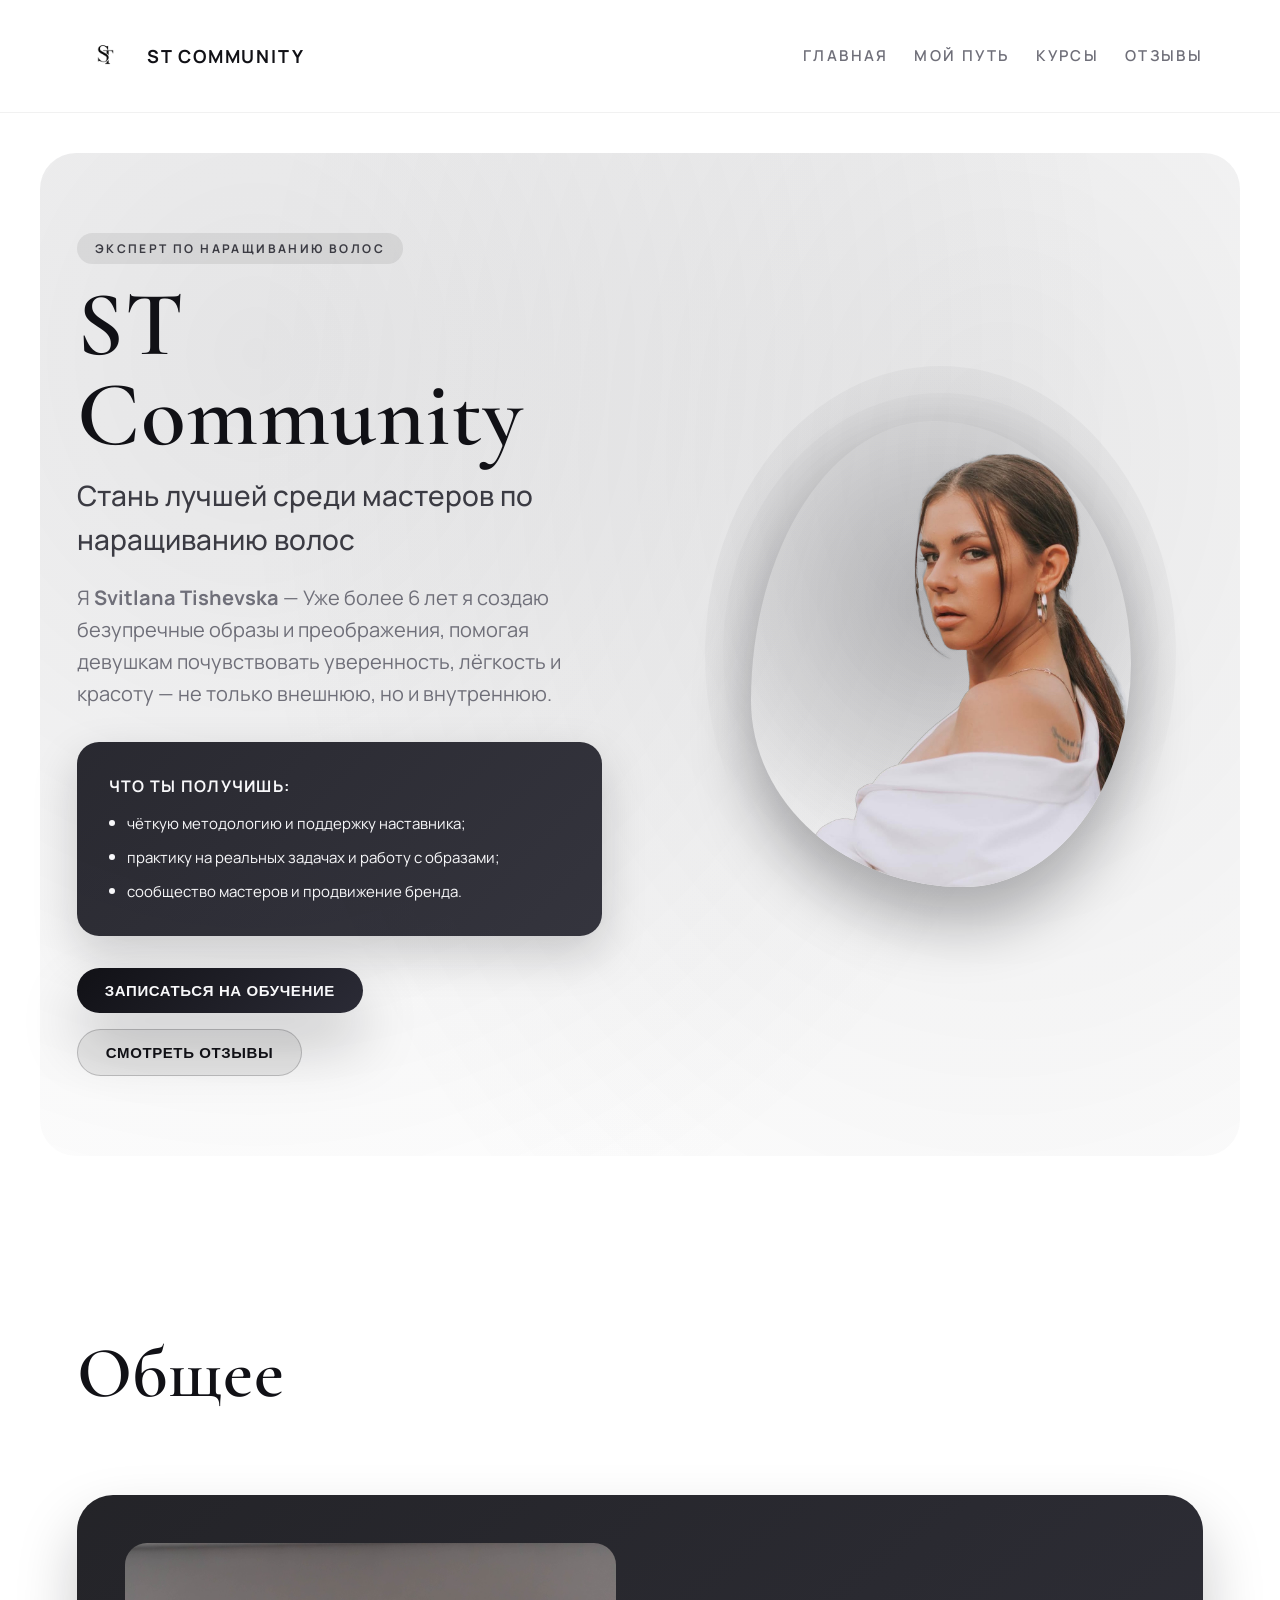
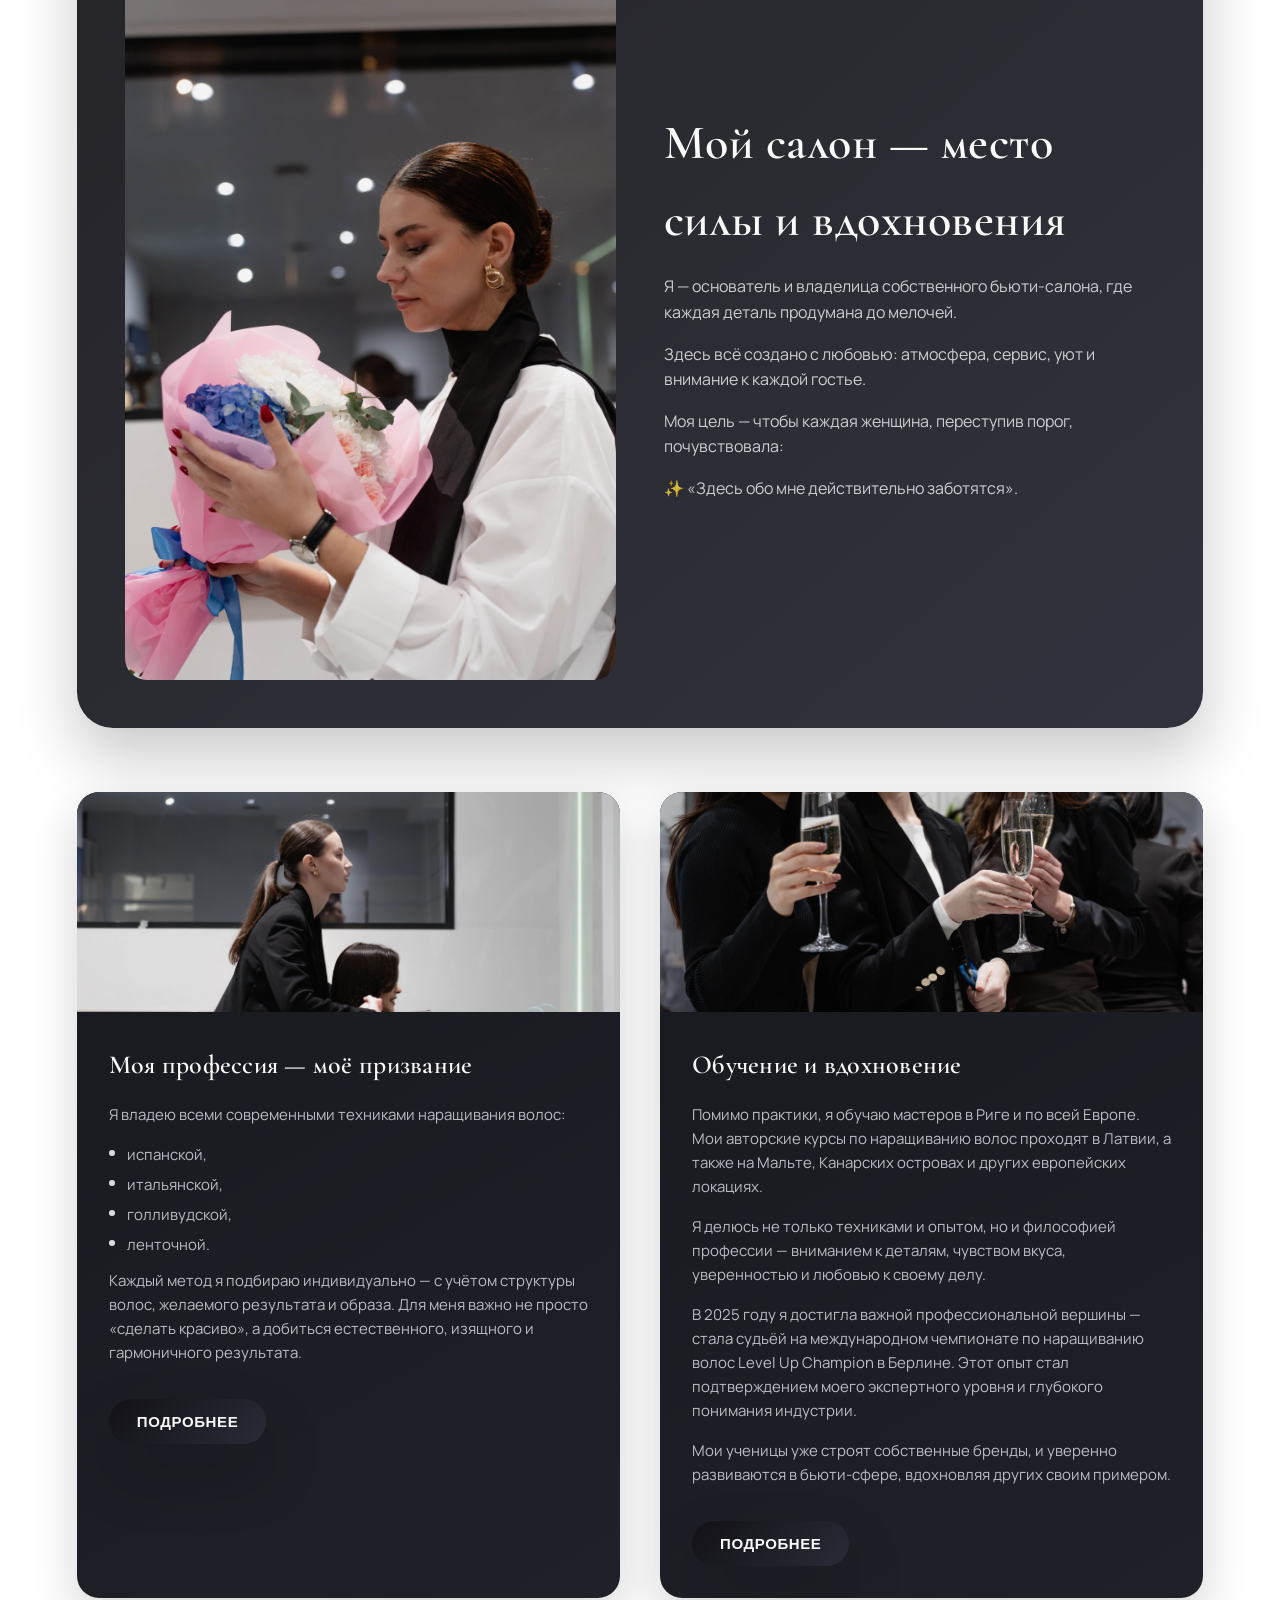
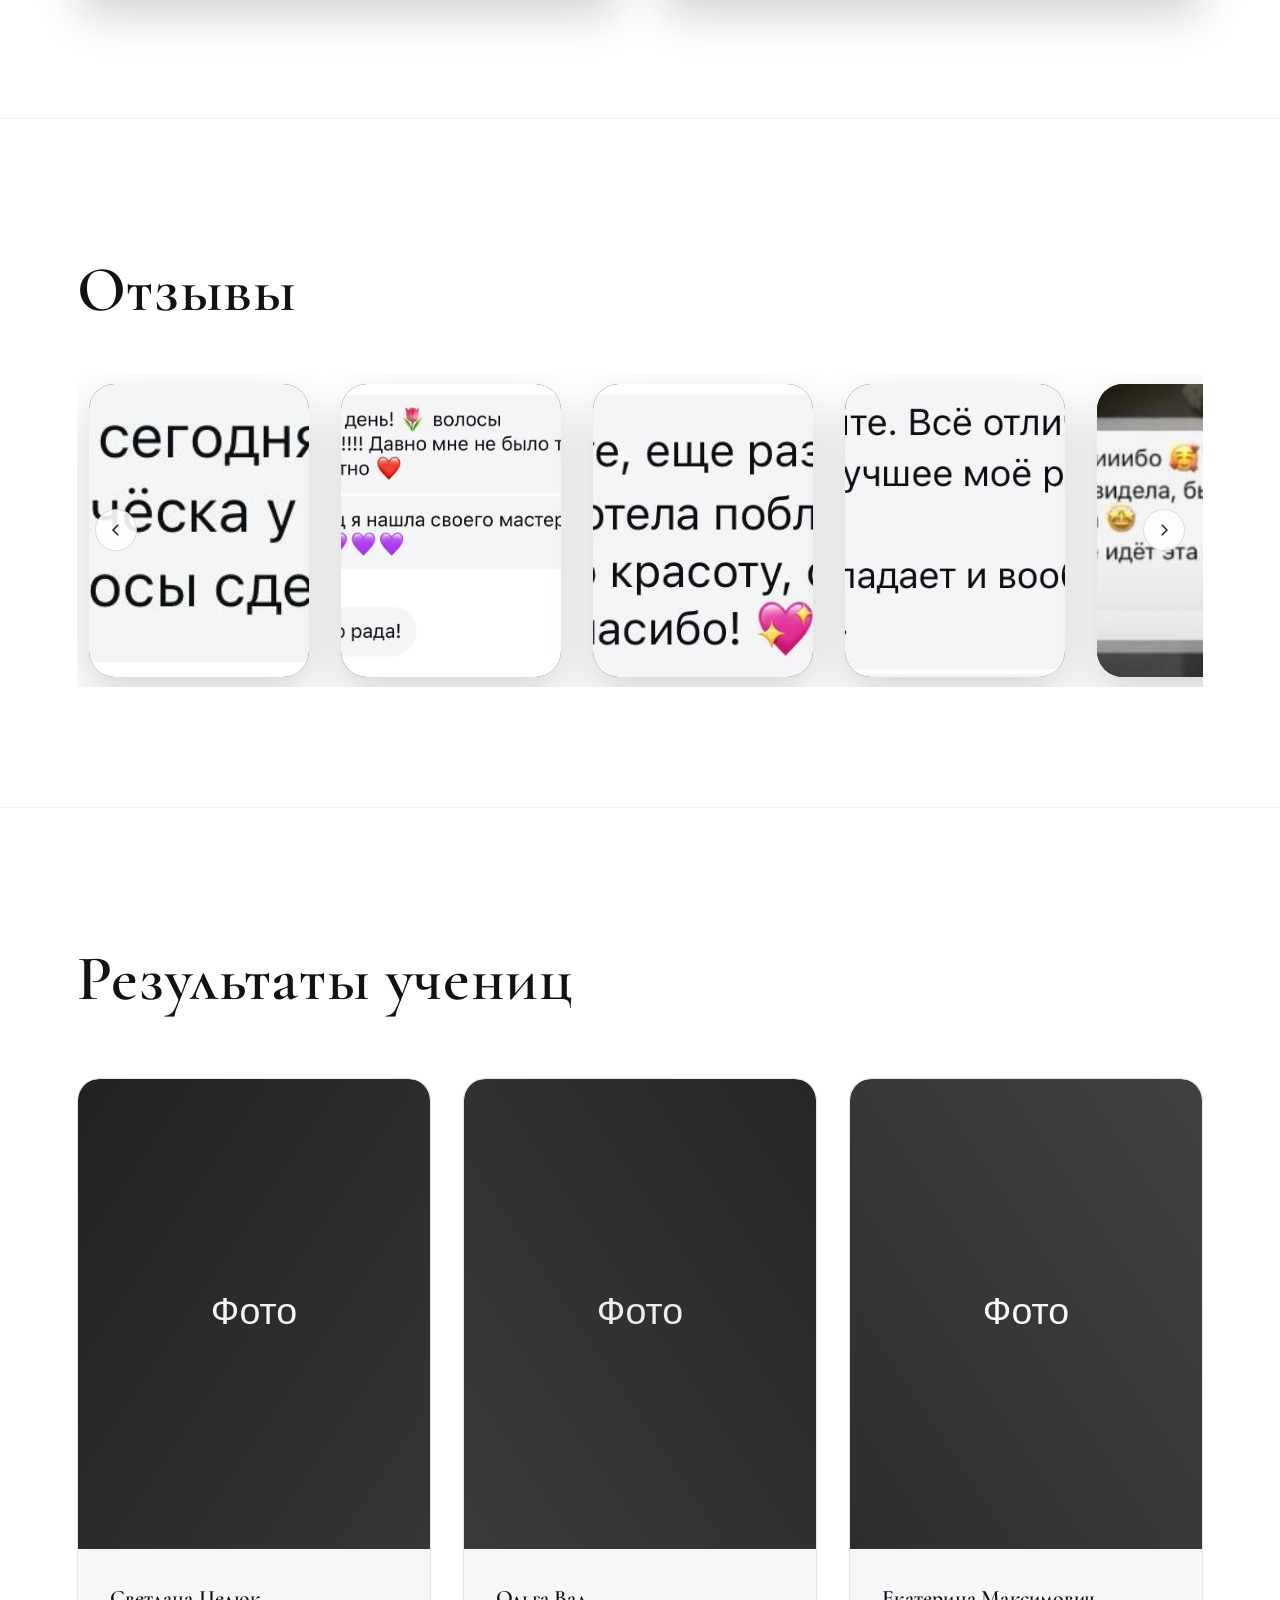
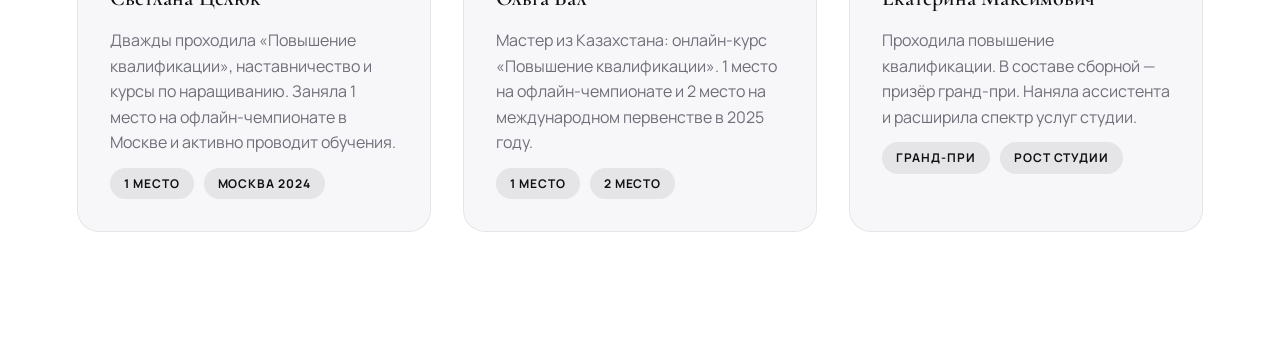
==== commit d43db986: "Restyle ST Community landing page" ====
--- a/ST_community.html
+++ b/ST_community.html
@@ -3,18 +3,18 @@
 <head>
   <meta charset="UTF-8" />
   <meta name="viewport" content="width=device-width, initial-scale=1" />
-  <title>LongHair — Герой + Мой путь</title>
+  <title>ST Community — салон красоты и обучение</title>
   <link rel="preconnect" href="https://fonts.googleapis.com">
   <link rel="preconnect" href="https://fonts.gstatic.com" crossorigin>
-  <link href="https://fonts.googleapis.com/css2?family=Inter:wght@300;400;600;700;800&family=Playfair+Display:wght@600;700&display=swap" rel="stylesheet">
+  <link href="https://fonts.googleapis.com/css2?family=Cormorant+Garamond:wght@500;600;700&family=Manrope:wght@300;400;500;600;700;800&display=swap" rel="stylesheet">
   <link rel="stylesheet" href="styles.css">
 </head>
 <body>
   <div class="page">
     <header class="nav">
-      <a class="brand" href="#">
-        <img src="png\logo.PNG" alt="LongHair Logo" />
-   
+      <a class="brand" href="#hero">
+        <img src="png/logo.PNG" alt="Логотип ST Community" />
+        <span>ST Community</span>
       </a>
       <nav class="menu">
         <a href="#hero">Главная</a>
@@ -26,19 +26,27 @@
 
     <section id="hero" class="hero">
       <div class="hero-inner">
-        <div>
+        <div class="hero-content">
+          <span class="hero-badge">эксперт по наращиванию волос</span>
           <h1 class="title">ST Community</h1>
           <p class="subtitle">Стань лучшей среди мастеров по наращиванию волос</p>
           <p class="lead">Я <b>Svitlana Tishevska</b> — Уже более 6 лет я создаю безупречные образы и преображения, помогая девушкам почувствовать уверенность, лёгкость и красоту — не только внешнюю, но и внутреннюю.</p>
-          <div class="card"><b>Что ты получишь:</b> ........</div>
+          <div class="card">
+            <b>Что ты получишь:</b>
+            <ul>
+              <li>чёткую методологию и поддержку наставника;</li>
+              <li>практику на реальных задачах и работу с образами;</li>
+              <li>сообщество мастеров и продвижение бренда.</li>
+            </ul>
+          </div>
           <div class="cta">
-            <button class="btn btn-primary">Записаться на обучение</button>
-            <button class="btn btn-ghost">Смотреть отзывы</button>
+            <button class="btn btn-primary" type="button" data-scroll="#courses">Записаться на обучение</button>
+            <button class="btn btn-ghost" type="button" data-scroll="#reviews">Смотреть отзывы</button>
           </div>
         </div>
         <div class="figure">
           <div class="halo" aria-hidden="true"></div>
-          <img class="hero-img" src="png\header.PNG" alt="Svitlana" />
+          <img class="hero-img" src="png/header.PNG" alt="Svitlana" />
         </div>
       </div>
     </section>
@@ -62,55 +70,55 @@
         <!-- <h3 class="courses-sub">и про мастер‑классы</h3> -->
 
         <!-- Большая карточка курса -->
-        <article class="course-feature">
-          <div class="thumb">
-            <img src="png\Line\2.jpg" alt="Курс ПроМасштаб" />
-          </div>
-          <div>
-            <h3>Мой салон — место силы и вдохновения</h3>
-            <p class="desc"><p>Я — основатель и владелица собственного бьюти-салона, где каждая деталь продумана до мелочей.</p>
-                            <p>Здесь всё создано с любовью: атмосфера, сервис, уют и внимание к каждой гостье.</p>
-
-                           <p> Моя цель — чтобы каждая женщина, переступив порог, почувствовала:</p>
-                            <p>✨ «Здесь обо мне действительно заботятся».</p>
-            <div class="course-meta">
-          </div>
-        </article>
-
-        <!-- Две карточки ниже -->
-        <div class="course-grid">
-          <article class="course-card">
-            <img src="png\Line\4.jpg" alt="Курс с нуля" />
-            <div class="body">
-              <h4>Моя профессия — моё призвание</h4>
-              <p>Я владею всеми современными техниками наращивания волос:<p>
- <p>• испанской,</p>
- <p>• итальянской,</p>
- <p>• голливудской,</p>
-<p> • ленточной.</p>
-
-<p>Каждый метод я подбираю индивидуально — с учётом структуры волос, желаемого результата и образа.</p>
-Для меня важно не просто «сделать красиво», а добиться естественного, изящного и гармоничного результата.</p>
-              <button class="btn btn-primary">Подробнее</button>
-            </div>
-          </article>
-
-          <article class="course-card">
-            <img src="png\Line\3.jpg" alt="Повышение квалификации" />
-            <div class="body">
-              <h4>Обучение и вдохновение</h4>
-              <p>Помимо практики, я обучаю мастеров в Риге и по всей Европе.</p>
-Мои авторские курсы по наращиванию волос проходят в Латвии, а также на Мальте, Канарских островах и других европейских локациях.</p>
-
-Я делюсь не только техниками и опытом, но и философией профессии — вниманием к деталям, чувством вкуса, уверенностью и любовью к своему делу.</p>
-
-В 2025 году я достигла важной профессиональной вершины — стала судьёй на международном чемпионате по наращиванию волос Level Up Champion в Берлине.</p>
-Этот опыт стал подтверждением моего экспертного уровня и глубокого понимания индустрии.</p>
-
-Мои ученицы уже строят собственные бренды, и уверенно развиваются в бьюти-сфере, вдохновляя других своим примером.</p>
-              <button class="btn btn-primary">Подробнее</button>
-            </div>
-          </article>
+          <article class="course-feature">
+            <div class="thumb">
+              <img src="png/Line/2.jpg" alt="Курс ПроМасштаб" />
+            </div>
+            <div class="feature-body">
+              <h3>Мой салон — место силы и вдохновения</h3>
+              <div class="desc">
+                <p>Я — основатель и владелица собственного бьюти-салона, где каждая деталь продумана до мелочей.</p>
+                <p>Здесь всё создано с любовью: атмосфера, сервис, уют и внимание к каждой гостье.</p>
+                <p>Моя цель — чтобы каждая женщина, переступив порог, почувствовала:</p>
+                <p>✨ «Здесь обо мне действительно заботятся».</p>
+              </div>
+              <div class="course-meta"></div>
+            </div>
+          </article>
+
+          <!-- Две карточки ниже -->
+          <div class="course-grid">
+            <article class="course-card">
+              <img src="png/Line/4.jpg" alt="Курс с нуля" />
+              <div class="body">
+                <h4>Моя профессия — моё призвание</h4>
+                <div class="desc">
+                  <p>Я владею всеми современными техниками наращивания волос:</p>
+                  <ul>
+                    <li>испанской,</li>
+                    <li>итальянской,</li>
+                    <li>голливудской,</li>
+                    <li>ленточной.</li>
+                  </ul>
+                  <p>Каждый метод я подбираю индивидуально — с учётом структуры волос, желаемого результата и образа. Для меня важно не просто «сделать красиво», а добиться естественного, изящного и гармоничного результата.</p>
+                </div>
+                <button class="btn btn-primary">Подробнее</button>
+              </div>
+            </article>
+
+            <article class="course-card">
+              <img src="png/Line/3.jpg" alt="Повышение квалификации" />
+              <div class="body">
+                <h4>Обучение и вдохновение</h4>
+                <div class="desc">
+                  <p>Помимо практики, я обучаю мастеров в Риге и по всей Европе. Мои авторские курсы по наращиванию волос проходят в Латвии, а также на Мальте, Канарских островах и других европейских локациях.</p>
+                  <p>Я делюсь не только техниками и опытом, но и философией профессии — вниманием к деталям, чувством вкуса, уверенностью и любовью к своему делу.</p>
+                  <p>В 2025 году я достигла важной профессиональной вершины — стала судьёй на международном чемпионате по наращиванию волос Level Up Champion в Берлине. Этот опыт стал подтверждением моего экспертного уровня и глубокого понимания индустрии.</p>
+                  <p>Мои ученицы уже строят собственные бренды, и уверенно развиваются в бьюти-сфере, вдохновляя других своим примером.</p>
+                </div>
+                <button class="btn btn-primary">Подробнее</button>
+              </div>
+            </article>
         </div>
       </div>
     </section>
@@ -121,18 +129,18 @@
       <div class="reviews-inner">
         <h2 class="reviews-title">Отзывы</h2>
         <div class="reviews-viewport">
-          <div class="reviews-track" id="reviewsTrack">
-            <!-- Замените источники на свои скриншоты отзывов -->
-            <div class="rev-card"><img src="png\reviews\1 (1).jpg" alt="Отзыв 1"></div>
-            <div class="rev-card"><img src="png\reviews\1 (2).jpg" alt="Отзыв 2"></div>
-            <div class="rev-card"><img src="png\reviews\1 (3).jpg" alt="Отзыв 3"></div>
-            <div class="rev-card"><img src="png\reviews\1 (4).jpg" alt="Отзыв 4"></div>
-            <div class="rev-card"><img src="png\reviews\1 (5).jpg" alt="Отзыв 5"></div>
-            <div class="rev-card"><img src="png\reviews\1 (6).jpg" alt="Отзыв 6"></div>
-            <div class="rev-card"><img src="png\reviews\1 (7).jpg" alt="Отзыв 7"></div>
-          </div>
-          <div class="rev-nav">
-            <button class="rev-btn rev-prev" aria-label="Назад" id="revPrev">
+            <div class="reviews-track" id="reviewsTrack">
+              <!-- Замените источники на свои скриншоты отзывов -->
+              <div class="rev-card"><img src="png/reviews/1 (1).jpg" alt="Отзыв 1"></div>
+              <div class="rev-card"><img src="png/reviews/1 (2).jpg" alt="Отзыв 2"></div>
+              <div class="rev-card"><img src="png/reviews/1 (3).jpg" alt="Отзыв 3"></div>
+              <div class="rev-card"><img src="png/reviews/1 (4).jpg" alt="Отзыв 4"></div>
+              <div class="rev-card"><img src="png/reviews/1 (5).jpg" alt="Отзыв 5"></div>
+              <div class="rev-card"><img src="png/reviews/1 (6).jpg" alt="Отзыв 6"></div>
+              <div class="rev-card"><img src="png/reviews/1 (7).jpg" alt="Отзыв 7"></div>
+            </div>
+            <div class="rev-nav">
+              <button class="rev-btn rev-prev" aria-label="Назад" id="revPrev">
               <svg viewBox="0 0 24 24"><path d="M15 19l-7-7 7-7"/></svg>
             </button>
             <button class="rev-btn rev-next" aria-label="Вперёд" id="revNext">
@@ -148,8 +156,8 @@
       <div class="results-inner">
         <h2 class="results-title">Результаты учениц</h2>
         <div class="results-grid">
-          <article class="result-card">
-            <img src="" alt="Светлана — 1 место" />
+            <article class="result-card">
+              <img src="data:image/svg+xml,%3Csvg xmlns='http://www.w3.org/2000/svg' viewBox='0 0 600 900'%3E%3Cdefs%3E%3ClinearGradient id='g1' x1='0' y1='0' x2='1' y2='1'%3E%3Cstop offset='0%25' stop-color='%23212123'/%3E%3Cstop offset='100%25' stop-color='%23363639'/%3E%3C/linearGradient%3E%3C/defs%3E%3Crect width='600' height='900' fill='url(%23g1)'/%3E%3Ctext x='50%25' y='50%25' fill='%23f5f5f5' font-family='Manrope,Arial,sans-serif' font-size='64' text-anchor='middle' dominant-baseline='middle'%3EФото%3C/text%3E%3C/svg%3E" alt="Светлана — 1 место" />
             <div class="result-body">
               <h4 class="result-name">Светлана Целюк</h4>
               <p class="result-text">Дважды проходила «Повышение квалификации», наставничество и курсы по наращиванию. Заняла 1 место на офлайн‑чемпионате в Москве и активно проводит обучения.</p>
@@ -160,8 +168,8 @@
             </div>
           </article>
 
-          <article class="result-card">
-            <img src="" alt="Ольга — чемпионат" />
+            <article class="result-card">
+              <img src="data:image/svg+xml,%3Csvg xmlns='http://www.w3.org/2000/svg' viewBox='0 0 600 900'%3E%3Cdefs%3E%3ClinearGradient id='g2' x1='1' y1='0' x2='0' y2='1'%3E%3Cstop offset='0%25' stop-color='%2326262a'/%3E%3Cstop offset='100%25' stop-color='%233b3b40'/%3E%3C/linearGradient%3E%3C/defs%3E%3Crect width='600' height='900' fill='url(%23g2)'/%3E%3Ctext x='50%25' y='50%25' fill='%23ededed' font-family='Manrope,Arial,sans-serif' font-size='64' text-anchor='middle' dominant-baseline='middle'%3EФото%3C/text%3E%3C/svg%3E" alt="Ольга — чемпионат" />
             <div class="result-body">
               <h4 class="result-name">Ольга Вал</h4>
               <p class="result-text">Мастер из Казахстана: онлайн‑курс «Повышение квалификации». 1 место на офлайн‑чемпионате и 2 место на международном первенстве в 2025 году.</p>
@@ -172,8 +180,8 @@
             </div>
           </article>
 
-          <article class="result-card">
-            <img src="" alt="Екатерина — призёр" />
+            <article class="result-card">
+              <img src="data:image/svg+xml,%3Csvg xmlns='http://www.w3.org/2000/svg' viewBox='0 0 600 900'%3E%3Cdefs%3E%3ClinearGradient id='g3' x1='0' y1='1' x2='1' y2='0'%3E%3Cstop offset='0%25' stop-color='%232d2d31'/%3E%3Cstop offset='100%25' stop-color='%23424247'/%3E%3C/linearGradient%3E%3C/defs%3E%3Crect width='600' height='900' fill='url(%23g3)'/%3E%3Ctext x='50%25' y='50%25' fill='%23fafafa' font-family='Manrope,Arial,sans-serif' font-size='64' text-anchor='middle' dominant-baseline='middle'%3EФото%3C/text%3E%3C/svg%3E" alt="Екатерина — призёр" />
             <div class="result-body">
               <h4 class="result-name">Екатерина Максимович</h4>
               <p class="result-text">Проходила повышение квалификации. В составе сборной — призёр гранд‑при. Наняла ассистента и расширила спектр услуг студии.</p>
@@ -193,11 +201,20 @@
         const prev = document.getElementById('revPrev');
         const next = document.getElementById('revNext');
         function scrollByStep(dir){
-          const step = Math.min(track.clientWidth * 0.8, 600);
+          const step = Math.min(track.clientWidth * 0.7, 500);
           track.scrollBy({left: dir * step, behavior: 'smooth'});
         }
         prev?.addEventListener('click', ()=>scrollByStep(-1));
         next?.addEventListener('click', ()=>scrollByStep(1));
+
+        document.querySelectorAll('[data-scroll]')
+          .forEach(btn => btn.addEventListener('click', () => {
+            const target = btn.getAttribute('data-scroll');
+            const node = target ? document.querySelector(target) : null;
+            if(node){
+              node.scrollIntoView({behavior: 'smooth', block: 'start'});
+            }
+          }));
       })();
     </script>
 
--- a/styles.css
+++ b/styles.css
@@ -1,62 +1,51 @@
 /* ==========================================================================
-   LongHair — Global Stylesheet
-   Author: Alex + ChatGPT
-   Purpose: Light theme with blue accents for hero, timeline, courses, reviews, results.
-   Structure:
-     1) CSS Reset & Base
-     2) Design Tokens (Variables)
-     3) Base Elements (html, body, typography helpers)
-     4) Layout / Page Chrome
-     5) Components (buttons, cards, etc.)
-     6) Sections
-        6.1 Hero
-        6.2 Timeline
-        6.3 Courses
-        6.4 Reviews
-        6.5 Results
-     7) Utilities
-     8) Media Queries
+   ST Community — Beauty Salon Landing
+   Refined monochrome styling with white background and dark, glossy elements
    ========================================================================== */
 
-/* ========== 1) CSS Reset & Base ========== */
-/* A very light reset: normalize box sizing; remove default margins */
+/* ========== 1) Reset & Base ========== */
 *,
 *::before,
 *::after {
   box-sizing: border-box;
 }
 
-html, body {
+:root {
+  color-scheme: light;
+  --bg: #ffffff;
+  --ink: #111116;
+  --ink-strong: #0b0b0f;
+  --muted: #6f6f79;
+  --muted-strong: #3b3b43;
+  --soft: #f2f2f5;
+  --card-dark: #18181f;
+  --card-dark-2: #202028;
+  --stroke: rgba(32, 32, 40, 0.12);
+  --stroke-strong: rgba(32, 32, 40, 0.3);
+  --accent: #2a2a35;
+  --accent-soft: rgba(24, 24, 30, 0.6);
+  --glow: 0 30px 60px rgba(12, 12, 16, 0.22);
+  --glow-soft: 0 18px 45px rgba(15, 15, 24, 0.18);
+  --radius-lg: 36px;
+  --radius-md: 22px;
+  --radius-sm: 12px;
+  --transition: 220ms cubic-bezier(.4, 0, .2, 1);
+}
+
+html,
+body {
   height: 100%;
 }
 
 body {
   margin: 0;
+  font-family: 'Manrope', 'Inter', system-ui, -apple-system, BlinkMacSystemFont, 'Segoe UI', sans-serif;
+  font-size: 16px;
+  line-height: 1.6;
+  background: var(--bg);
+  color: var(--muted-strong);
   -webkit-font-smoothing: antialiased;
   -moz-osx-font-smoothing: grayscale;
-  line-height: 1.5;
-}
-
-/* ========== 2) Design Tokens (Variables) ========== */
-:root {
-  --bg: #f7f8fa;
-  --text: #222;
-  --muted: #6b7280;
-  --brand1: #161616;
-  --brand2: #000000;
-  --card: #fff;
-  --ring: 0 0 0 3px rgba(50, 50, 50, 0.3);
-  --shadow-sm: 0 4px 18px rgba(97, 97, 97, 0.756);
-  --shadow-card: 0 4px 25px rgba(0, 0, 0, .06);
-  --shadow-card-lg: 0 10px 30px rgba(0, 0, 0, .06);
-  --shadow-feature: 0 12px 36px rgba(52, 52, 52, 0.08), 0 6px 18px rgba(3,155,229,.06);
-}
-
-/* ========== 3) Base Elements ========== */
-body {
-  color: var(--text);
-  background: var(--bg);
-  font-family: Inter, system-ui, Arial, sans-serif;
 }
 
 img {
@@ -64,630 +53,694 @@
   display: block;
 }
 
-/* Headings that use the Playfair accent are defined inside sections */
-
-/* ========== 4) Layout / Page Chrome ========== */
+a {
+  color: inherit;
+}
+
+h1, h2, h3, h4 {
+  font-family: 'Cormorant Garamond', 'Playfair Display', serif;
+  font-weight: 600;
+  letter-spacing: .01em;
+  color: var(--ink);
+}
+
+p {
+  margin: 0 0 16px;
+}
+
+section {
+  padding: clamp(60px, 12vw, 120px) clamp(20px, 6vw, 120px);
+}
+
 .page {
-  position: relative;
-  isolation: isolate;
-  min-height: 100dvh;
-  overflow: hidden;
-  background:
-    radial-gradient(1000px 600px at 20% 20%, rgba(79,195,247,.15), transparent 60%),
-    radial-gradient(900px 600px at 75% 35%, rgba(3,155,229,.12), transparent 70%),
-    var(--bg);
-}
-
-/* Top navigation */
+  min-height: 100vh;
+  position: relative;
+  overflow-x: hidden;
+}
+
+/* ========== 2) Navigation ========== */
 .nav {
-  position: relative;
-  z-index: 10;
+  position: sticky;
+  top: 0;
+  z-index: 30;
   display: flex;
   align-items: center;
   justify-content: space-between;
-  gap: 24px;
-  padding: 20px clamp(16px, 4vw, 40px);
+  padding: clamp(18px, 3vw, 28px) clamp(20px, 6vw, 120px);
+  background: rgba(255, 255, 255, 0.85);
+  backdrop-filter: blur(16px);
+  border-bottom: 1px solid rgba(17, 17, 22, 0.06);
 }
 
 .brand {
-  display: flex;
+  display: inline-flex;
   align-items: center;
-  gap: 12px;
+  gap: 14px;
   text-decoration: none;
+  color: var(--ink);
+  font-weight: 700;
+  font-size: 18px;
+  letter-spacing: .1em;
+  text-transform: uppercase;
 }
 
 .brand img {
-  width: 100px;
-  height: 100px;
+  width: 56px;
+  height: 56px;
   object-fit: contain;
-}
-
-.brand span {
-  font-size: 14px;
-  font-weight: 700;
-  letter-spacing: .02em;
-  text-transform: uppercase;
-  color: #374151;
+  filter: saturate(0) brightness(.95);
+  transition: filter var(--transition);
+}
+
+.brand:hover img {
+  filter: saturate(.5) brightness(.85);
 }
 
 .menu {
   display: flex;
-  gap: 24px;
+  gap: clamp(16px, 2vw, 32px);
+  font-size: 15px;
+  font-weight: 600;
 }
 
 .menu a {
-  font-size: 14px;
-  font-weight: 600;
+  position: relative;
   text-decoration: none;
   color: var(--muted);
-  transition: color .2s ease;
-}
-
-.menu a:hover {
-  color: var(--brand2);
-}
-
-/* ========== 5) Components ========== */
+  text-transform: uppercase;
+  letter-spacing: .16em;
+  transition: color var(--transition);
+}
+
+.menu a::after {
+  content: '';
+  position: absolute;
+  inset-inline: 0;
+  bottom: -8px;
+  height: 2px;
+  transform: scaleX(0);
+  transform-origin: left;
+  background: var(--ink);
+  transition: transform var(--transition);
+}
+
+.menu a:hover,
+.menu a:focus-visible {
+  color: var(--ink);
+}
+
+.menu a:hover::after,
+.menu a:focus-visible::after {
+  transform: scaleX(1);
+}
+
+/* ========== 3) Buttons & Utilities ========== */
 .btn {
   appearance: none;
-  border: none;
-  border-radius: 14px;
-  padding: 12px 18px;
+  border: 0;
+  border-radius: 999px;
+  padding: 14px 28px;
   font-size: 15px;
   font-weight: 700;
+  letter-spacing: .04em;
+  text-transform: uppercase;
   cursor: pointer;
+  transition: transform var(--transition), box-shadow var(--transition), background var(--transition), color var(--transition);
 }
 
 .btn-primary {
-  color: #fff;
-  background: linear-gradient(90deg, var(--brand2), var(--brand1));
-  box-shadow: var(--shadow-sm);
-}
-
-.btn-primary:focus {
-  outline: var(--ring);
+  color: #f8f8fa;
+  background: linear-gradient(135deg, #111116, #2b2b36);
+  box-shadow: var(--glow);
+}
+
+.btn-primary:hover {
+  transform: translateY(-2px);
+  box-shadow: 0 32px 60px rgba(12, 12, 16, 0.32);
 }
 
 .btn-ghost {
-  color: #2e2e2e;
-  background: #f0f2f5;
-  border: 1px solid #3030301b;
-}
-
-.card {
-  margin-top: 22px;
-  max-width: 720px;
-  padding: 16px 18px;
-  border: 1px solid #e5e7eb;
-  border-radius: 16px;
-  background: var(--card);
-  box-shadow: var(--shadow-card);
-}
-
-/* ========== 6) Sections ========== */
-
-/* --- 6.1 Hero --- */
+  background: rgba(17, 17, 22, 0.08);
+  color: var(--ink);
+  border: 1px solid rgba(17, 17, 22, 0.2);
+}
+
+.btn-ghost:hover {
+  background: rgba(17, 17, 22, 0.16);
+  transform: translateY(-2px);
+}
+
+.hero-badge {
+  display: inline-flex;
+  align-items: center;
+  gap: 8px;
+  padding: 6px 18px;
+  border-radius: 999px;
+  background: rgba(17, 17, 22, 0.08);
+  color: var(--muted-strong);
+  text-transform: uppercase;
+  letter-spacing: .2em;
+  font-size: 12px;
+  font-weight: 700;
+  animation: fade-in 700ms ease 150ms both;
+}
+
+/* ========== 4) Hero ========== */
 .hero {
   position: relative;
-  z-index: 5;
-  padding: clamp(20px, 4vw, 40px);
-  padding-top: min(7vw, 52px);
+  isolation: isolate;
+  overflow: hidden;
+}
+
+.hero::before {
+  content: '';
+  position: absolute;
+  inset: clamp(10px, 4vw, 40px);
+  border-radius: var(--radius-lg);
+  background: radial-gradient(120% 160% at 18% 20%, rgba(30,30,40,0.12), transparent 60%),
+              radial-gradient(90% 140% at 80% 30%, rgba(20,20,28,0.1), transparent 70%);
+  z-index: -2;
 }
 
 .hero-inner {
   max-width: 1200px;
   margin-inline: auto;
   display: grid;
-  grid-template-columns: 1.1fr .9fr;
-  gap: min(5vw, 48px);
-  align-items: end;
-}
-
-.eyebrow {
-  display: inline-block;
-  margin-bottom: 10px;
-  font-size: 12px;
-  font-weight: 700;
-  letter-spacing: .18em;
+  gap: clamp(32px, 6vw, 80px);
+  grid-template-columns: repeat(auto-fit, minmax(280px, 1fr));
+  align-items: center;
+}
+
+.hero-content {
+  position: relative;
+}
+
+.hero-content .title {
+  font-size: clamp(48px, 8vw, 92px);
+  line-height: .98;
+  margin: 16px 0 12px;
+  animation: slide-up 600ms ease 100ms both;
+}
+
+.subtitle {
+  font-size: clamp(20px, 3.4vw, 28px);
+  color: var(--muted-strong);
+  font-weight: 500;
+  margin-bottom: 20px;
+  animation: slide-up 600ms ease 180ms both;
+}
+
+.lead {
+  font-size: clamp(16px, 2vw, 20px);
+  color: var(--muted);
+  max-width: 560px;
+  animation: slide-up 600ms ease 240ms both;
+}
+
+.card {
+  margin: 32px 0;
+  padding: clamp(20px, 4vw, 32px);
+  border-radius: var(--radius-md);
+  background: linear-gradient(135deg, rgba(24,24,32,0.92), rgba(36,36,46,0.92));
+  color: #f8f8fa;
+  box-shadow: var(--glow-soft);
+  animation: fade-in 600ms ease 320ms both;
+}
+
+.card b {
+  display: block;
+  font-size: 16px;
+  letter-spacing: .08em;
   text-transform: uppercase;
-  color: var(--brand2);
-}
-
-.title {
-  margin: 8px 0 14px;
-  font-family: "Playfair Display", serif;
-  font-weight: 700;
-  line-height: 1.05;
-  font-size: clamp(40px, 7.5vw, 110px);
-  background: linear-gradient(90deg, var(--brand1), var(--brand2));
-  -webkit-background-clip: text;
-  background-clip: text;
-  color: transparent;
-}
-
-.subtitle {
-  font-size: clamp(18px, 2.2vw, 28px);
-  color: #2d3748;
-  opacity: .9;
-}
-
-.lead {
-  margin-top: 16px;
-  max-width: 60ch;
-  font-size: 16px;
-  color: var(--muted);
+  margin-bottom: 12px;
+}
+
+.card ul {
+  list-style: none;
+  padding: 0;
+  margin: 0;
+  display: grid;
+  gap: 10px;
+}
+
+.card li {
+  position: relative;
+  padding-left: 18px;
+  font-size: 15px;
+}
+
+.card li::before {
+  content: '';
+  position: absolute;
+  left: 0;
+  top: 8px;
+  width: 6px;
+  height: 6px;
+  border-radius: 999px;
+  background: #f8f8fa;
 }
 
 .cta {
-  margin-top: 24px;
   display: flex;
-  gap: 12px;
   flex-wrap: wrap;
+  gap: 16px;
+  animation: fade-in 600ms ease 380ms both;
 }
 
 .figure {
   position: relative;
+  justify-self: center;
+}
+
+.figure::after {
+  content: '';
+  position: absolute;
+  inset: -28px;
+  border-radius: 50%;
+  background: radial-gradient(circle at 50% 40%, rgba(20,20,30,0.12), transparent 65%);
+  filter: blur(0px);
+  z-index: -2;
 }
 
 .halo {
   position: absolute;
-  left: 0;
-  right: 8%;
-  bottom: 14%;
-  height: 48%;
-  filter: blur(30px);
-  background:
-    radial-gradient(70% 65% at 55% 50%, rgba(3,155,229,.25), transparent 60%),
-    radial-gradient(70% 60% at 35% 40%, rgba(79,195,247,.25), transparent 65%);
+  inset: -12%;
+  border-radius: 50%;
+  background: radial-gradient(circle at 50% 40%, rgba(17,17,24,0.15), transparent 70%);
+  z-index: -1;
+  animation: pulse 5s ease-in-out infinite;
 }
 
 .hero-img {
-  position: relative;
-  width: 100%;
-  max-width: 560px;
-  margin-left: auto;
-  display: block;
-  object-fit: contain;
-  filter: drop-shadow(0 20px 40px rgba(0,0,0,.1));
-}
-
-.image-note {
-  position: absolute;
-  right: 0;
-  top: 10px;
-  padding: 6px 10px;
-  border-radius: 12px;
-  border: 1px solid #e0e0e0;
-  background: rgba(255, 255, 255, .9);
-  font-size: 12px;
-  color: #555;
-}
-
-/* --- 6.2 Timeline (3x3, 9:16) --- */
-.timeline {
-  position: relative;
-  z-index: 5;
-  padding: clamp(30px, 6vw, 60px) clamp(20px, 4vw, 40px);
-}
-
-.timeline-inner {
-  max-width: 1200px;
-  margin-inline: auto;
-  position: relative;
-}
-
-.timeline-title {
-  margin: 0 0 24px;
-  font-family: "Playfair Display", serif;
-  font-weight: 700;
-  line-height: 1.05;
-  font-size: clamp(32px, 6vw, 88px);
-  background: linear-gradient(90deg, var(--brand1), var(--brand2));
-  -webkit-background-clip: text;
-  background-clip: text;
-  color: transparent;
-  text-align: center;
-}
-
-.timeline-grid {
-  position: relative;
-  display: grid;
-  grid-template-columns: repeat(3, 1fr);
-  gap: 28px 36px;
-  text-align: center;
-}
-
-.tl-item {
-  position: relative;
-  display: flex;
-  flex-direction: column;
-  align-items: center;
-}
-
-.tl-card {
-  width: 100%;
-  overflow: hidden;
-  border: 1px solid #e5e7eb;
-  border-radius: 18px;
-  background: var(--card);
-  box-shadow: var(--shadow-card-lg);
-}
-
-.tl-card img {
-  width: 100%;
-  aspect-ratio: 9 / 16;
+  width: min(380px, 65vw);
+  border-radius: 48% 52% 44% 56% / 60% 52% 48% 40%;
   object-fit: cover;
-  display: block;
-}
-
-.tl-caption {
-  padding: 14px 16px;
-  font-size: 15px;
-  font-weight: 700;
-  line-height: 1.4;
-  text-align: center;
-  color: #1e293b;
-}
-
-/* --- 6.3 Courses --- */
+  box-shadow: 0 36px 60px rgba(10, 10, 18, 0.3);
+  animation: float 8s ease-in-out infinite;
+}
+
+/* ========== 5) Courses ========== */
 .courses {
   position: relative;
-  z-index: 5;
-  padding: clamp(30px, 6vw, 60px) clamp(20px, 4vw, 40px);
 }
 
 .courses-inner {
   max-width: 1200px;
   margin-inline: auto;
+  display: grid;
+  gap: clamp(40px, 5vw, 80px);
 }
 
 .courses-title {
-  margin: 0 0 14px;
-  font-family: "Playfair Display", serif;
-  font-weight: 700;
-  line-height: 1.05;
-  font-size: clamp(32px, 6vw, 88px);
-  background: linear-gradient(90deg, var(--brand1), var(--brand2));
-  -webkit-background-clip: text;
-  background-clip: text;
-  color: transparent;
-}
-
-.courses-sub {
-  margin: 0 0 22px;
-  font-size: clamp(22px, 3vw, 42px);
-  color: #1f2937;
-}
-
-/* Feature course (big) */
+  font-size: clamp(42px, 6vw, 72px);
+  margin: 0;
+}
+
 .course-feature {
   display: grid;
-  grid-template-columns: 360px 1fr;
-  gap: 24px;
-  padding: 20px;
-  border: 1px solid #d8e9f6;
-  border-radius: 18px;
-  background: var(--card);
-  box-shadow: var(--shadow-feature);
-}
-
-.course-feature .thumb {
-  overflow: hidden;
-  border-radius: 14px;
+  gap: clamp(24px, 4vw, 48px);
+  grid-template-columns: repeat(auto-fit, minmax(260px, 1fr));
+  align-items: center;
+  padding: clamp(24px, 4vw, 48px);
+  border-radius: var(--radius-lg);
+  background: linear-gradient(140deg, rgba(17,17,22,0.92), rgba(33,33,44,0.92));
+  color: #f0f0f4;
+  box-shadow: var(--glow);
 }
 
 .course-feature .thumb img {
   width: 100%;
-  aspect-ratio: 9 / 16;
+  border-radius: var(--radius-md);
   object-fit: cover;
-  display: block;
-}
-
-.course-feature h3 {
-  margin: 0 0 10px;
-  font-size: 24px;
-}
-
-.course-feature .desc {
-  color: #374151;
-}
-
-.course-meta {
+  height: 100%;
+  min-height: 260px;
+}
+
+.feature-body h3 {
+  color: #fafafa;
+  font-size: clamp(32px, 5vw, 48px);
+  margin: 0 0 16px;
+}
+
+.feature-body .desc p {
+  color: rgba(245,245,248,0.8);
+}
+
+.course-grid {
+  display: grid;
+  grid-template-columns: repeat(auto-fit, minmax(280px, 1fr));
+  gap: clamp(24px, 4vw, 40px);
+}
+
+.course-card {
   display: flex;
-  gap: 24px;
-  flex-wrap: wrap;
-  margin-top: 8px;
-  color: #0a5a83;
-  font-weight: 700;
-}
-
-.course-actions {
-  margin-top: 18px;
-  display: flex;
-  gap: 12px;
-  flex-wrap: wrap;
-}
-
-/* Small course cards below feature */
-.course-grid {
-  display: grid;
-  grid-template-columns: repeat(2, 1fr);
-  gap: 24px;
-  margin-top: 28px;
-}
-
-.course-card {
+  flex-direction: column;
+  border-radius: var(--radius-md);
   overflow: hidden;
-  border: 1px solid #e5e7eb;
-  border-radius: 18px;
-  background: var(--card);
-  box-shadow: 0 8px 24px rgba(0,0,0,.06);
+  background: linear-gradient(150deg, var(--card-dark), var(--card-dark-2));
+  color: #f0f0f4;
+  box-shadow: var(--glow-soft);
+  transition: transform var(--transition), box-shadow var(--transition);
+}
+
+.course-card:hover {
+  transform: translateY(-6px);
+  box-shadow: 0 28px 46px rgba(12, 12, 20, 0.26);
 }
 
 .course-card img {
   width: 100%;
-  aspect-ratio: 16 / 9;
+  height: 220px;
   object-fit: cover;
-  display: block;
+  filter: saturate(.85);
 }
 
 .course-card .body {
-  padding: 16px;
+  padding: clamp(20px, 3vw, 32px);
+  display: grid;
+  gap: 18px;
 }
 
 .course-card h4 {
-  margin: 0 0 8px;
-  font-size: 20px;
-}
-
-.course-card p {
-  margin: 0 0 14px;
-  color: #4b5563;
-}
-
-/* --- 6.4 Reviews --- */
+  margin: 0;
+  color: #fafafa;
+  font-size: clamp(22px, 3vw, 26px);
+}
+
+.course-card .desc {
+  color: rgba(232,232,240,0.78);
+  font-size: 15px;
+}
+
+.course-card .desc ul {
+  list-style: none;
+  padding: 0;
+  margin: 0 0 12px;
+  display: grid;
+  gap: 6px;
+}
+
+.course-card .desc li {
+  position: relative;
+  padding-left: 18px;
+}
+
+.course-card .desc li::before {
+  content: '';
+  position: absolute;
+  left: 0;
+  top: 7px;
+  width: 6px;
+  height: 6px;
+  border-radius: 50%;
+  background: rgba(240, 240, 244, 0.9);
+}
+
+.course-card .btn {
+  justify-self: start;
+}
+
+/* ========== 6) Reviews ========== */
 .reviews {
-  position: relative;
-  z-index: 5;
-  padding: clamp(30px, 6vw, 60px) clamp(20px, 4vw, 40px);
+  background: var(--bg);
+  border-block: 1px solid rgba(17, 17, 22, 0.06);
 }
 
 .reviews-inner {
-  position: relative;
   max-width: 1200px;
   margin-inline: auto;
+  display: grid;
+  gap: 32px;
 }
 
 .reviews-title {
-  margin: 0 0 24px;
-  font-family: "Playfair Display", serif;
-  font-weight: 700;
-  line-height: 1.05;
-  font-size: clamp(32px, 6vw, 88px);
-  background: linear-gradient(90deg, var(--brand1), var(--brand2));
-  -webkit-background-clip: text;
-  background-clip: text;
-  color: transparent;
-  text-align: center;
+  font-size: clamp(38px, 5vw, 64px);
+  margin: 0;
 }
 
 .reviews-viewport {
   position: relative;
+  overflow: hidden;
 }
 
 .reviews-track {
-  display: flex;
-  gap: 18px;
+  display: grid;
+  grid-auto-flow: column;
+  grid-auto-columns: minmax(220px, clamp(240px, 24vw, 320px));
+  gap: clamp(16px, 3vw, 32px);
   overflow-x: auto;
-  padding-bottom: 6px;
+  padding-block: 10px;
+  padding-inline: clamp(4px, 2vw, 12px);
   scroll-snap-type: x mandatory;
+  scrollbar-width: thin;
 }
 
 .reviews-track::-webkit-scrollbar {
-  height: 8px;
+  height: 6px;
 }
 
 .reviews-track::-webkit-scrollbar-thumb {
-  background: #cfe7ff;
+  background: rgba(17, 17, 22, 0.2);
   border-radius: 999px;
 }
 
 .rev-card {
-  flex: 0 0 auto;
-  padding: 8px;
-  border: 1px solid #e5e7eb;
-  border-radius: 16px;
-  background: #fff;
-  box-shadow: var(--shadow-card-lg);
-  scroll-snap-align: start;
+  position: relative;
+  border-radius: 26px;
+  overflow: hidden;
+  scroll-snap-align: center;
+  aspect-ratio: 3 / 4;
+  background: linear-gradient(160deg, #1a1a22, #282832);
+  box-shadow: var(--glow-soft);
+  transition: transform var(--transition);
 }
 
 .rev-card img {
-  width: 220px;
-  aspect-ratio: 9 / 16;
+  width: 100%;
+  height: 100%;
   object-fit: cover;
-  display: block;
-  border-radius: 12px;
-}
-
-/* arrows */
+  object-position: center;
+  filter: contrast(1) saturate(.95);
+}
+
+.rev-card:hover {
+  transform: translateY(-4px);
+}
+
 .rev-nav {
   position: absolute;
   inset: 0;
+  display: flex;
+  align-items: center;
+  justify-content: space-between;
   pointer-events: none;
 }
 
 .rev-btn {
-  position: absolute;
-  top: 45%;
-  transform: translateY(-50%);
-  width: 44px;
-  height: 44px;
-  display: grid;
-  place-items: center;
   pointer-events: auto;
-  border: 1px solid #cfe7ff;
-  border-radius: 999px;
-  background: #fff;
-  box-shadow: 0 10px 24px rgba(3,155,229,.18);
+  display: inline-flex;
+  align-items: center;
+  justify-content: center;
+  width: 42px;
+  height: 42px;
+  border-radius: 50%;
+  border: 1px solid rgba(17, 17, 22, 0.14);
+  background: rgba(255, 255, 255, 0.9);
+  color: var(--ink);
   cursor: pointer;
-}
-
-rev-btn:focus{ outline: var(--ring); }  # noqa keep outline for accessibility
+  transition: background var(--transition), transform var(--transition);
+}
 
 .rev-btn svg {
-  width: 22px;
-  height: 22px;
+  width: 18px;
+  height: 18px;
   fill: none;
-  stroke: #039be5;
-  stroke-width: 2;
-}
-
-.rev-prev { left: -6px; }
-.rev-next { right: -6px; }
-
-/* --- 6.5 Results (image top, text bottom) --- */
-.results {
-  position: relative;
-  z-index: 5;
-  padding: clamp(30px, 6vw, 60px) clamp(20px, 4vw, 40px);
-}
-
+  stroke: currentColor;
+  stroke-width: 1.8;
+}
+
+.rev-btn:hover {
+  background: rgba(17, 17, 22, 0.86);
+  color: #f4f4f6;
+  transform: translateY(-2px);
+}
+
+.rev-prev {
+  margin-left: clamp(6px, 2vw, 18px);
+}
+
+.rev-next {
+  margin-right: clamp(6px, 2vw, 18px);
+}
+
+/* ========== 7) Results ========== */
 .results-inner {
   max-width: 1200px;
   margin-inline: auto;
+  display: grid;
+  gap: clamp(32px, 4vw, 48px);
 }
 
 .results-title {
-  margin: 0 0 22px;
-  font-family: "Playfair Display", serif;
-  font-weight: 700;
-  line-height: 1.05;
-  font-size: clamp(32px, 6vw, 88px);
-  background: linear-gradient(90deg, var(--brand1), var(--brand2));
-  -webkit-background-clip: text;
-  background-clip: text;
-  color: transparent;
-  text-align: center;
+  font-size: clamp(36px, 5vw, 64px);
+  margin: 0;
 }
 
 .results-grid {
   display: grid;
-  grid-template-columns: repeat(3, 1fr);
-  gap: 24px;
-}
-
-/* Card variant different from courses */
+  grid-template-columns: repeat(auto-fit, minmax(260px, 1fr));
+  gap: clamp(20px, 3vw, 32px);
+}
+
 .result-card {
   position: relative;
+  display: flex;
+  flex-direction: column;
+  border-radius: var(--radius-md);
   overflow: hidden;
-  border-radius: 22px;
-  background: linear-gradient(180deg, #ffffff, #f7fbff);
-}
-
-.result-card::before {
-  content: "";
-  position: absolute;
-  inset: 0;
-  padding: 2px;
-  border-radius: 22px;
-  background: linear-gradient(135deg, rgba(79,195,247,.8), rgba(3,155,229,.25));
-  -webkit-mask: linear-gradient(#000 0 0) content-box, linear-gradient(#000 0 0);
-  -webkit-mask-composite: xor;
-          mask-composite: exclude;
+  background: #f7f7fa;
+  border: 1px solid rgba(17, 17, 22, 0.08);
+  transition: transform var(--transition), box-shadow var(--transition);
+}
+
+.result-card:hover {
+  transform: translateY(-6px);
+  box-shadow: 0 28px 46px rgba(15, 15, 24, 0.18);
 }
 
 .result-card img {
   width: 100%;
-  aspect-ratio: 9 / 16;
+  aspect-ratio: 3 / 4;
   object-fit: cover;
-  display: block;
-  border-bottom: 1px solid #e6f2fb;
+  mix-blend-mode: luminosity;
 }
 
 .result-body {
-  padding: 16px 18px;
+  padding: clamp(20px, 3vw, 32px);
+  display: grid;
+  gap: 12px;
 }
 
 .result-name {
-  margin: 0 0 8px;
-  font-size: 20px;
-  font-weight: 800;
-  color: #0f172a;
+  margin: 0;
+  font-size: 22px;
 }
 
 .result-text {
   margin: 0;
-  color: #334155;
+  color: var(--muted);
 }
 
 .result-tags {
   display: flex;
   flex-wrap: wrap;
-  gap: 8px;
-  margin-top: 12px;
+  gap: 10px;
 }
 
 .result-tag {
-  padding: 6px 10px;
-  border: 1px solid #bae6fd;
+  padding: 6px 14px;
   border-radius: 999px;
-  background: #e0f2fe;
-  color: #0369a1;
+  background: rgba(17, 17, 22, 0.08);
+  color: var(--ink);
   font-size: 12px;
   font-weight: 700;
-}
-
-/* ========== 7) Utilities ========== */
-/* (Place small single-purpose helpers here if needed) */
-
-/* ========== 8) Media Queries ========== */
+  letter-spacing: .08em;
+  text-transform: uppercase;
+}
+
+/* ========== 8) Animations ========== */
+@keyframes float {
+  0%, 100% { transform: translateY(0px); }
+  50% { transform: translateY(-16px); }
+}
+
+@keyframes pulse {
+  0%, 100% { opacity: 0.4; transform: scale(1); }
+  50% { opacity: 0.8; transform: scale(1.06); }
+}
+
+@keyframes fade-in {
+  from { opacity: 0; transform: translateY(12px); }
+  to { opacity: 1; transform: translateY(0); }
+}
+
+@keyframes slide-up {
+  from { opacity: 0; transform: translateY(40px); }
+  to { opacity: 1; transform: translateY(0); }
+}
+
+/* ========== 9) Media Queries ========== */
 @media (max-width: 980px) {
-  .menu { display: none; }
+  .menu {
+    display: none;
+  }
+
+  .nav {
+    padding-inline: clamp(16px, 6vw, 40px);
+  }
+
+  .hero {
+    padding-top: clamp(40px, 8vw, 80px);
+  }
 
   .hero-inner {
-    grid-template-columns: 1fr;
-  }
-
-  .figure { order: -1; }
-
-  .image-note {
-    top: auto;
-    bottom: -6px;
-  }
-
-  .timeline-grid {
-    grid-template-columns: 1fr 1fr;
-  }
-
-  /* Courses */
+    text-align: center;
+  }
+
+  .hero-content .title {
+    margin-bottom: 18px;
+  }
+
+  .cta {
+    justify-content: center;
+  }
+
+  .figure::after {
+    inset: -18px;
+  }
+
+  .hero-img {
+    width: min(320px, 80vw);
+  }
+
   .course-feature {
-    grid-template-columns: 1fr;
-  }
-
-  .course-grid {
-    grid-template-columns: 1fr;
-  }
-
-  /* Reviews: arrows tighter; images wider */
-  .rev-card img {
-    width: min(70vw, 320px);
-  }
-  .rev-prev { left: 6px; }
-  .rev-next { right: 6px; }
-
-  /* Results */
-  .results-grid {
-    grid-template-columns: 1fr 1fr;
+    text-align: center;
+  }
+
+  .course-card .body {
+    text-align: left;
+  }
+
+  .rev-nav {
+    display: none;
   }
 }
 
 @media (max-width: 640px) {
-  .timeline-grid {
-    grid-template-columns: 1fr;
-  }
-
-  .results-grid {
-    grid-template-columns: 1fr;
-  }
-}
+  section {
+    padding-inline: clamp(16px, 8vw, 24px);
+  }
+
+  .card {
+    text-align: left;
+  }
+
+  .reviews-track {
+    grid-auto-columns: minmax(200px, 80%);
+  }
+
+  .result-card img {
+    aspect-ratio: 4 / 5;
+  }
+}
+
+@media (prefers-reduced-motion: reduce) {
+  *,
+  *::before,
+  *::after {
+    animation-duration: 1ms !important;
+    animation-iteration-count: 1 !important;
+    transition-duration: 1ms !important;
+    scroll-behavior: auto !important;
+  }
+}
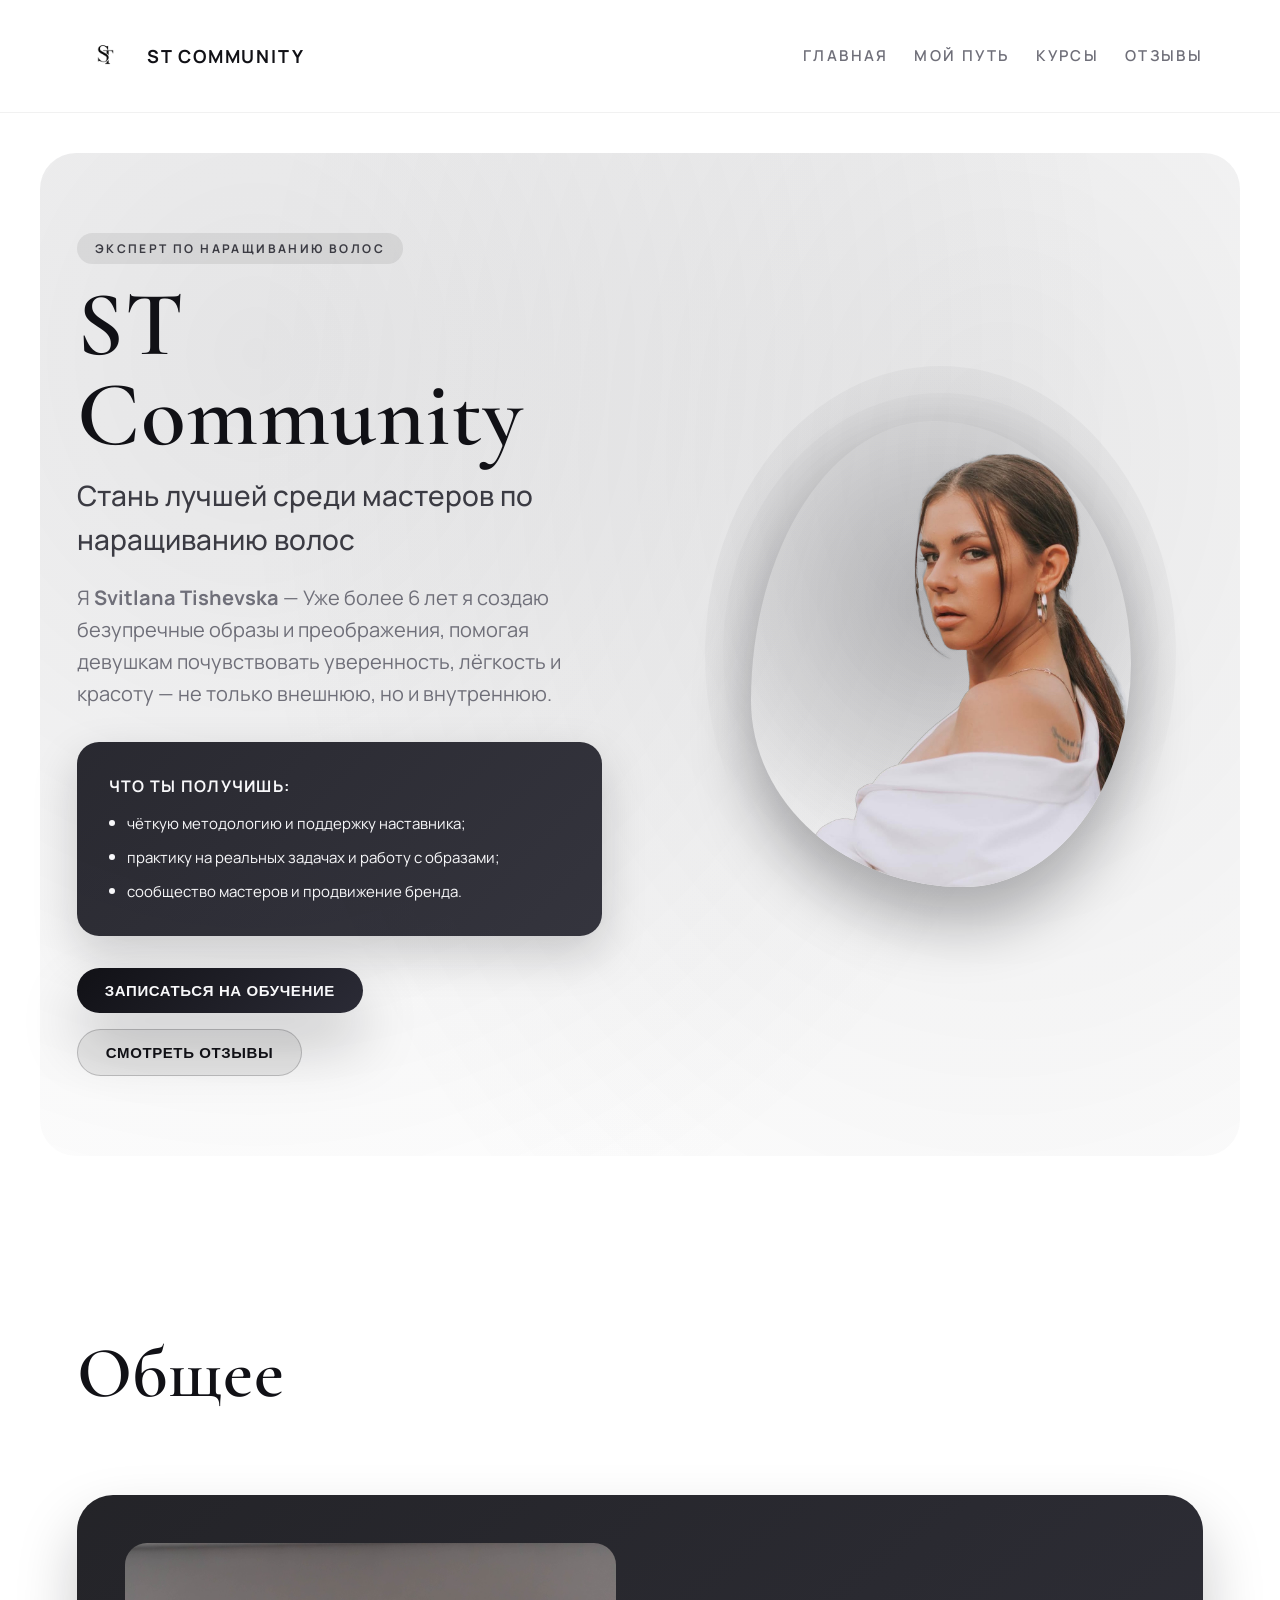
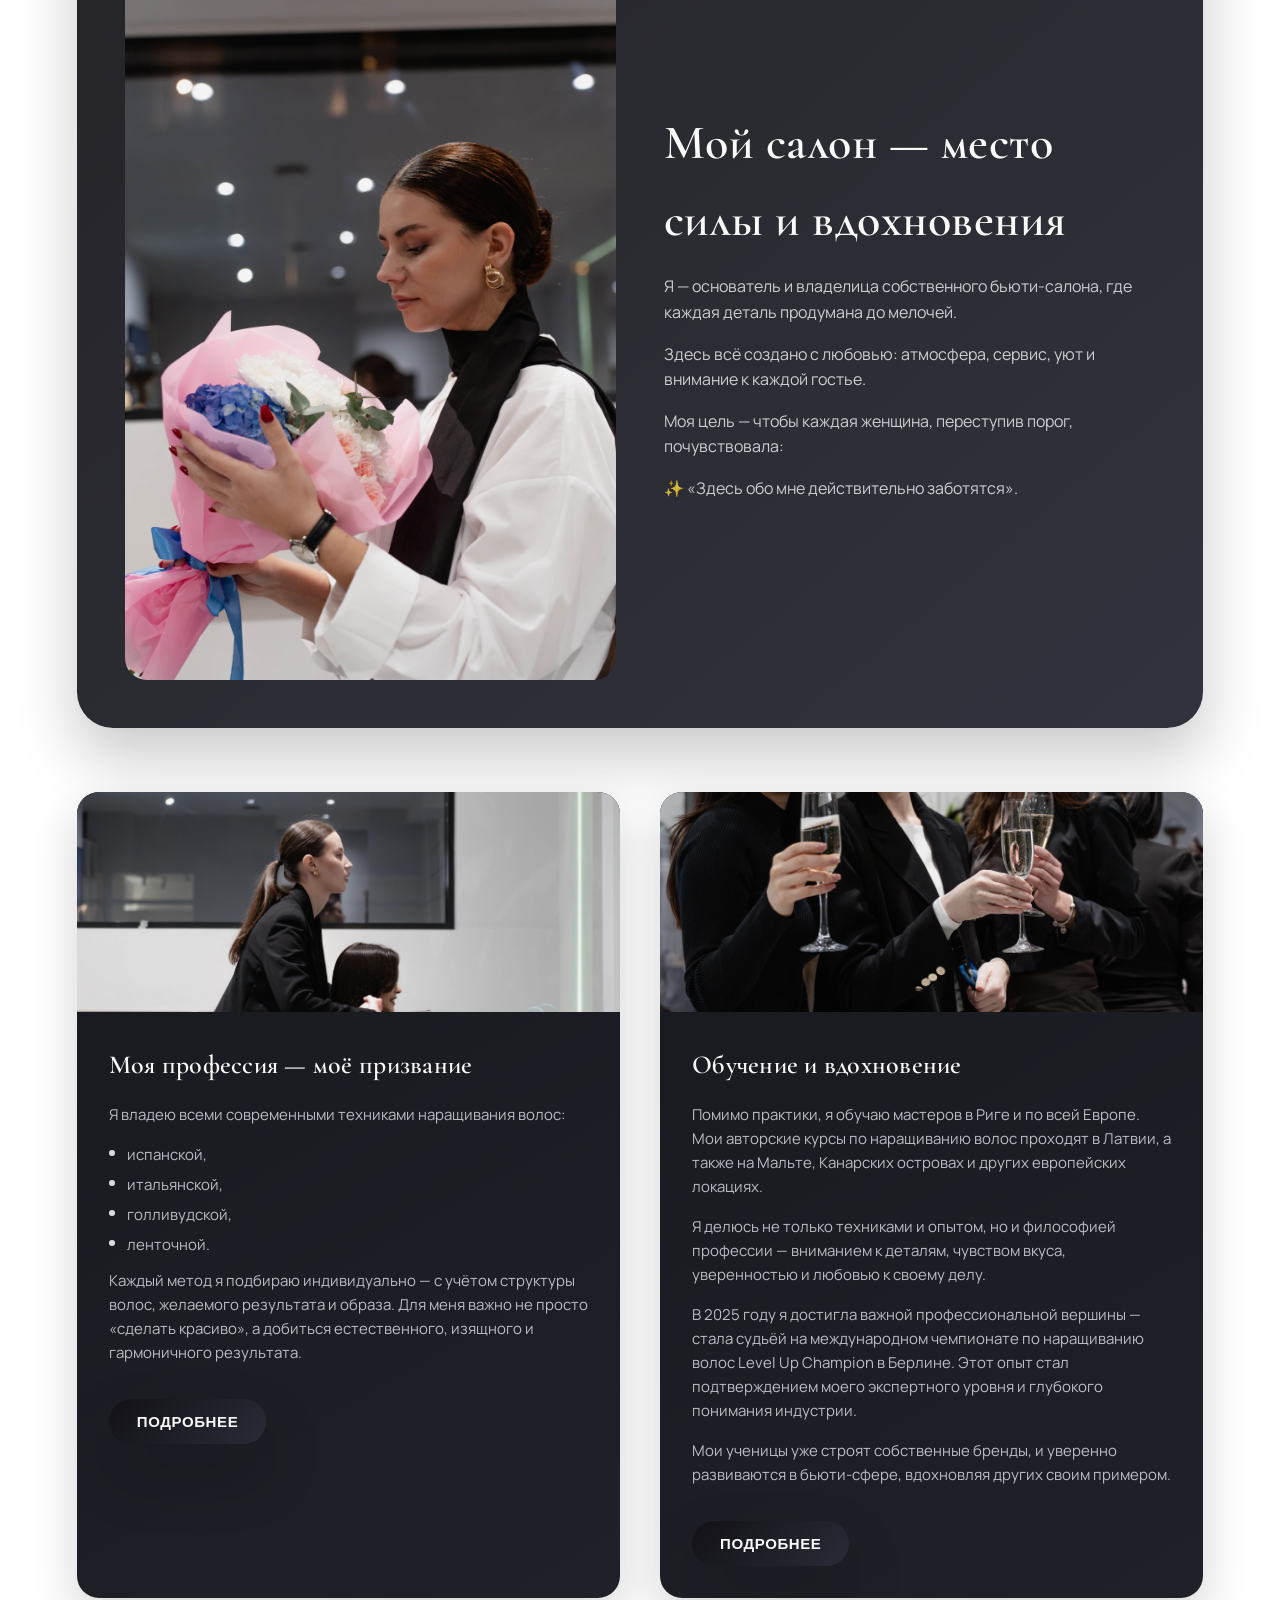
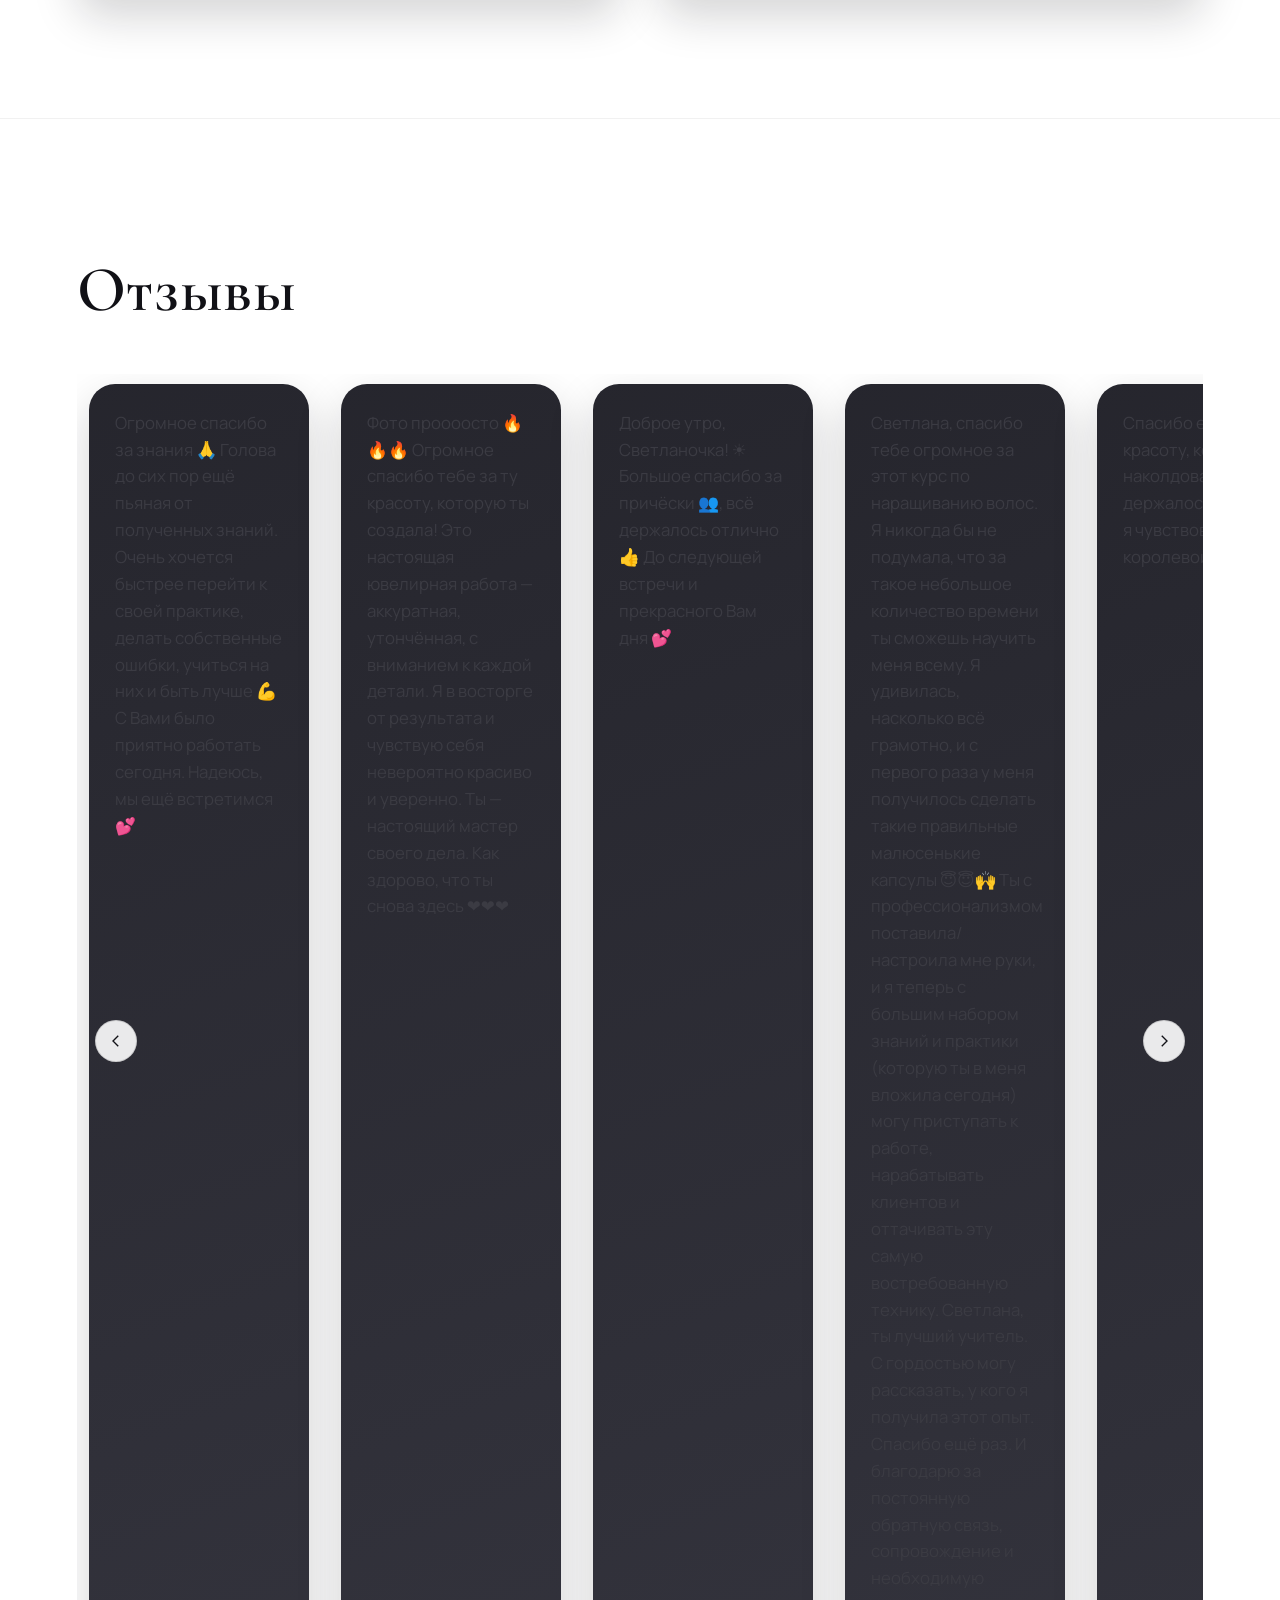
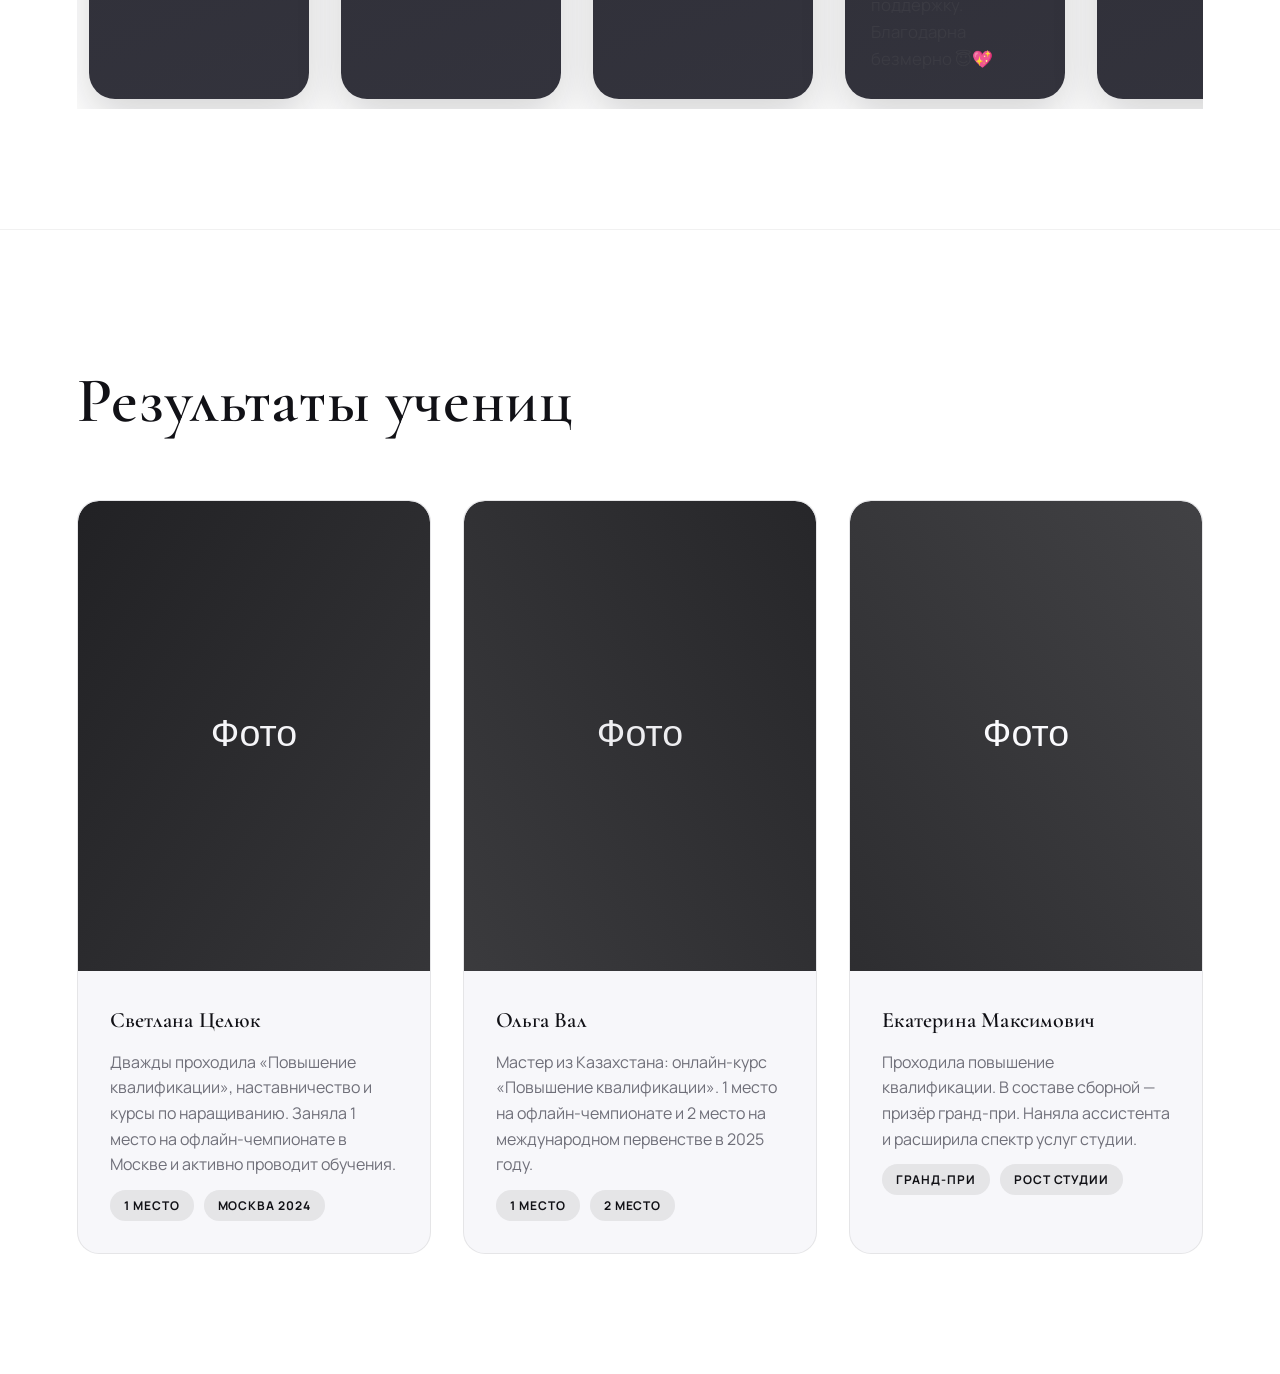
==== commit b9261200: "Replace review images with text testimonials" ====
--- a/ST_community.html
+++ b/ST_community.html
@@ -130,14 +130,48 @@
         <h2 class="reviews-title">Отзывы</h2>
         <div class="reviews-viewport">
             <div class="reviews-track" id="reviewsTrack">
-              <!-- Замените источники на свои скриншоты отзывов -->
-              <div class="rev-card"><img src="png/reviews/1 (1).jpg" alt="Отзыв 1"></div>
-              <div class="rev-card"><img src="png/reviews/1 (2).jpg" alt="Отзыв 2"></div>
-              <div class="rev-card"><img src="png/reviews/1 (3).jpg" alt="Отзыв 3"></div>
-              <div class="rev-card"><img src="png/reviews/1 (4).jpg" alt="Отзыв 4"></div>
-              <div class="rev-card"><img src="png/reviews/1 (5).jpg" alt="Отзыв 5"></div>
-              <div class="rev-card"><img src="png/reviews/1 (6).jpg" alt="Отзыв 6"></div>
-              <div class="rev-card"><img src="png/reviews/1 (7).jpg" alt="Отзыв 7"></div>
+              <div class="rev-card">
+                <p>Огромное спасибо за знания 🙏 Голова до сих пор ещё пьяная от полученных знаний. Очень хочется быстрее перейти к своей практике, делать собственные ошибки, учиться на них и быть лучше 💪 С Вами было приятно работать сегодня. Надеюсь, мы ещё встретимся 💕</p>
+              </div>
+              <div class="rev-card">
+                <p>Фото проооосто 🔥🔥🔥 Огромное спасибо тебе за ту красоту, которую ты создала! Это настоящая ювелирная работа — аккуратная, утончённая, с вниманием к каждой детали. Я в восторге от результата и чувствую себя невероятно красиво и уверенно. Ты — настоящий мастер своего дела. Как здорово, что ты снова здесь ❤️❤️❤️</p>
+              </div>
+              <div class="rev-card">
+                <p>Доброе утро, Светланочка! ☀️ Большое спасибо за причёски 👥, всё держалось отлично 👍 До следующей встречи и прекрасного Вам дня 💕</p>
+              </div>
+              <div class="rev-card">
+                <p>Светлана, спасибо тебе огромное за этот курс по наращиванию волос. Я никогда бы не подумала, что за такое небольшое количество времени ты сможешь научить меня всему. Я удивилась, насколько всё грамотно, и с первого раза у меня получилось сделать такие правильные малюсенькие капсулы 😇😇🙌 Ты с профессионализмом поставила/настроила мне руки, и я теперь с большим набором знаний и практики (которую ты в меня вложила сегодня) могу приступать к работе, нарабатывать клиентов и оттачивать эту самую востребованную технику. Светлана, ты лучший учитель. С гордостью могу рассказать, у кого я получила этот опыт. Спасибо ещё раз. И благодарю за постоянную обратную связь, сопровождение и необходимую поддержку. Благодарна безмерно 😇💖</p>
+              </div>
+              <div class="rev-card">
+                <p>Спасибо ещё раз за красоту, которую ты наколдовала, всё держалось отлично, я чувствовала себя королевой 😚❤️</p>
+              </div>
+              <div class="rev-card">
+                <p>Здравствуйте. Всё отлично. Отходила с прямыми сегодня, мои нигде не вылезают, сейчас с хвостом и тоже всё супер! Очень удобно. Спасибо огромное! 💜🙏☺️🌟👍♀️❤️</p>
+              </div>
+              <div class="rev-card">
+                <p>Светочка!!!! Ни дня без благодарности вам не проходит! Прям новая жизнь!!!! Спасибо большое! Волосы... они теперь у меня есть 😅😅 Укладываю каждый раз, теперь могу и хвост, и косу, но в основном хожу с красивыми кудрями!!!</p>
+              </div>
+              <div class="rev-card">
+                <p>Ты просто волшебница и создаёшь невероятное!! С чем бы я к тебе не приходила, ухожу с лучшим наращиванием 🙌❤️</p>
+              </div>
+              <div class="rev-card">
+                <p>Мне даже в зале сегодня говорили, какая крутая причёска у меня 😄 Хотя я уже гульку из косы сделала ❤️</p>
+              </div>
+              <div class="rev-card">
+                <p>Мне даже в зале сегодня говорили, какая крутая причёска у меня 😄 Хотя я уже гульку из косы сделала ❤️</p>
+              </div>
+              <div class="rev-card">
+                <p>Добрый день! 🌷 Волосы отлично!!!! Давно мне не было так комфортно ❤️ Наконец я нашла своего мастера 💜💜💜💜💜 Безумно рада! ❤️</p>
+              </div>
+              <div class="rev-card">
+                <p>Здравствуйте, ещё раз! И ещё раз хотела поблагодарить вас за такую красоту, очень нравится, спасибо! 💖🐻</p>
+              </div>
+              <div class="rev-card">
+                <p>Здравствуйте. Всё отлично. Это было лучшее моё решение 😂 Ничего не падает и вообще как будто свои.</p>
+              </div>
+              <div class="rev-card">
+                <p>Ой спасиииибо 🥰❤️❤️ Я когда увидела, была в восторге от образа 😄 А как мне идёт эта укладка 😉😁🔥🔥🔥❤️</p>
+              </div>
             </div>
             <div class="rev-nav">
               <button class="rev-btn rev-prev" aria-label="Назад" id="revPrev">
--- a/styles.css
+++ b/styles.css
@@ -506,21 +506,24 @@
 
 .rev-card {
   position: relative;
+  display: flex;
+  flex-direction: column;
   border-radius: 26px;
-  overflow: hidden;
+  padding: clamp(18px, 3vw, 26px);
   scroll-snap-align: center;
-  aspect-ratio: 3 / 4;
-  background: linear-gradient(160deg, #1a1a22, #282832);
+  min-height: clamp(240px, 32vh, 360px);
+  background: linear-gradient(160deg, rgba(26, 26, 34, 0.95), rgba(40, 40, 50, 0.95));
+  color: var(--text-primary);
   box-shadow: var(--glow-soft);
   transition: transform var(--transition);
 }
 
-.rev-card img {
-  width: 100%;
-  height: 100%;
-  object-fit: cover;
-  object-position: center;
-  filter: contrast(1) saturate(.95);
+.rev-card p {
+  margin: 0;
+  font-family: "Manrope", system-ui, -apple-system, BlinkMacSystemFont, "Segoe UI", sans-serif;
+  font-size: clamp(0.9rem, 1vw + 0.7rem, 1.05rem);
+  line-height: 1.6;
+  font-weight: 400;
 }
 
 .rev-card:hover {
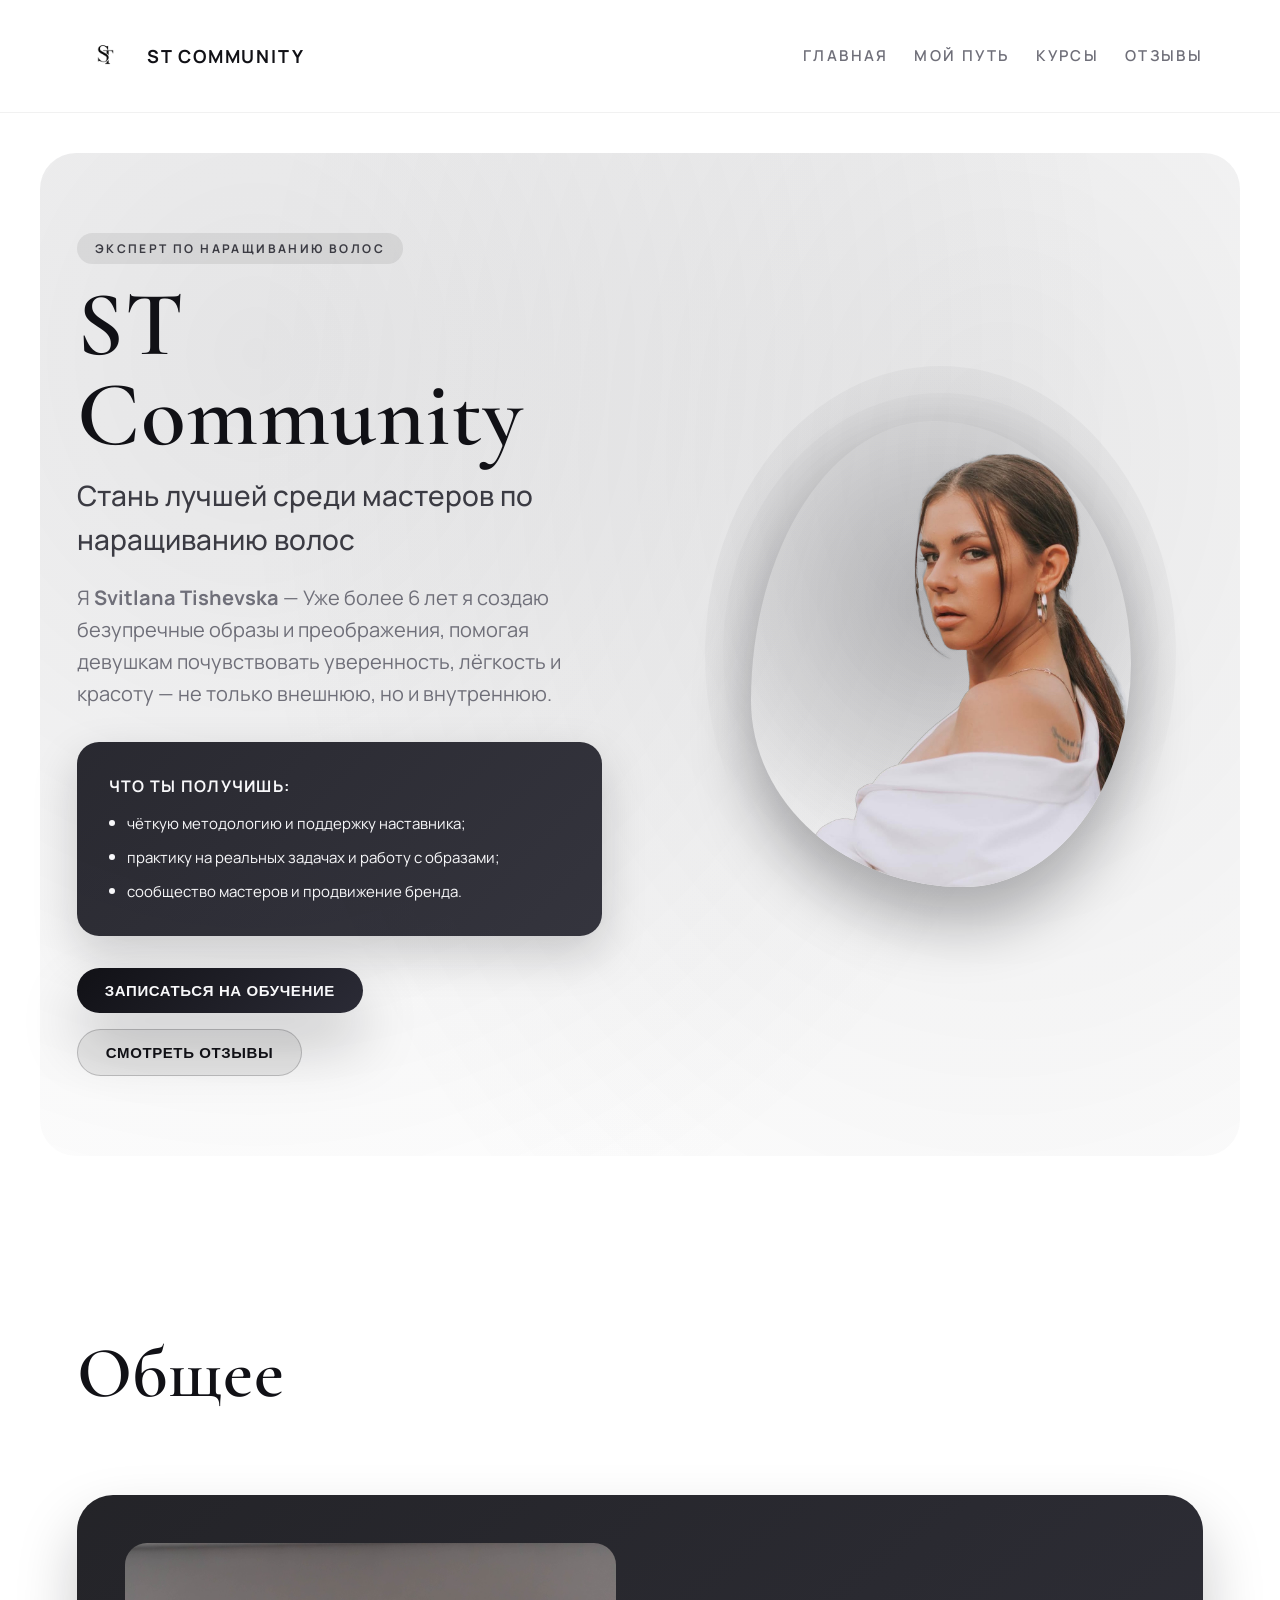
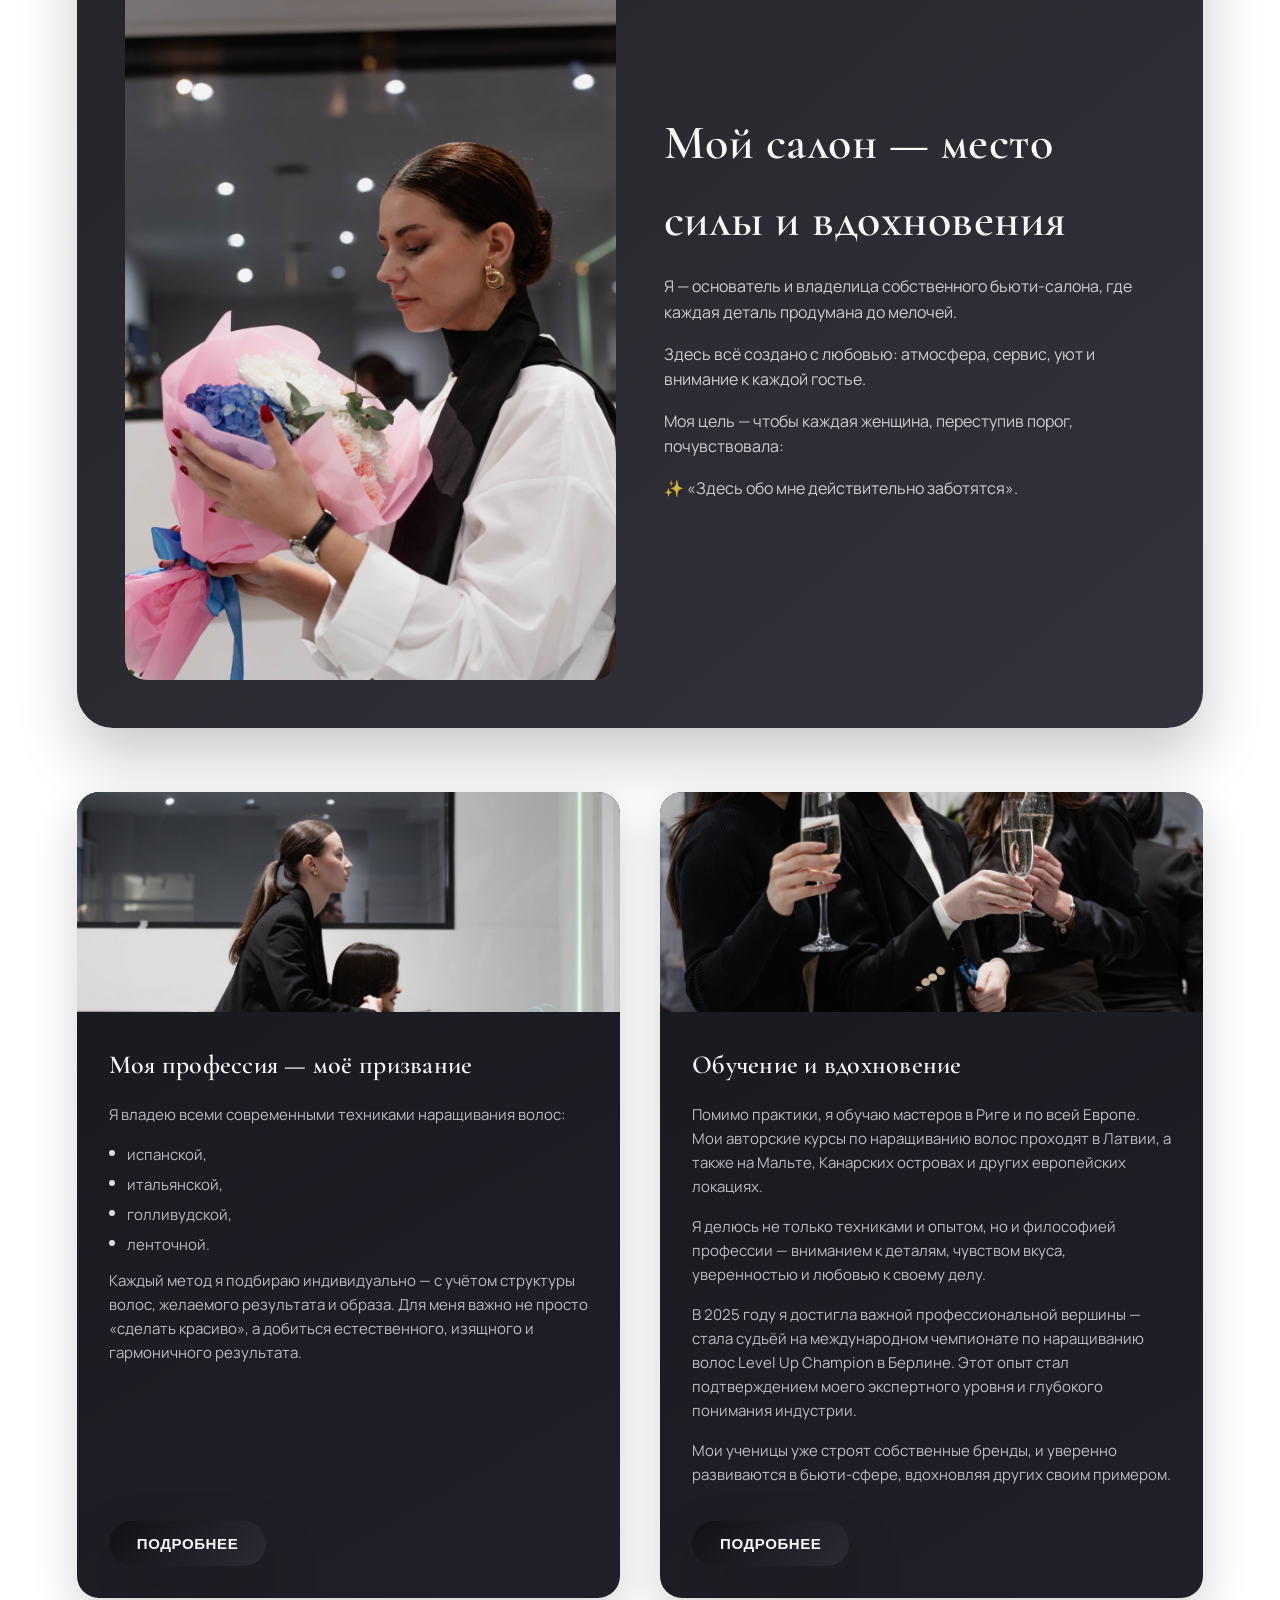
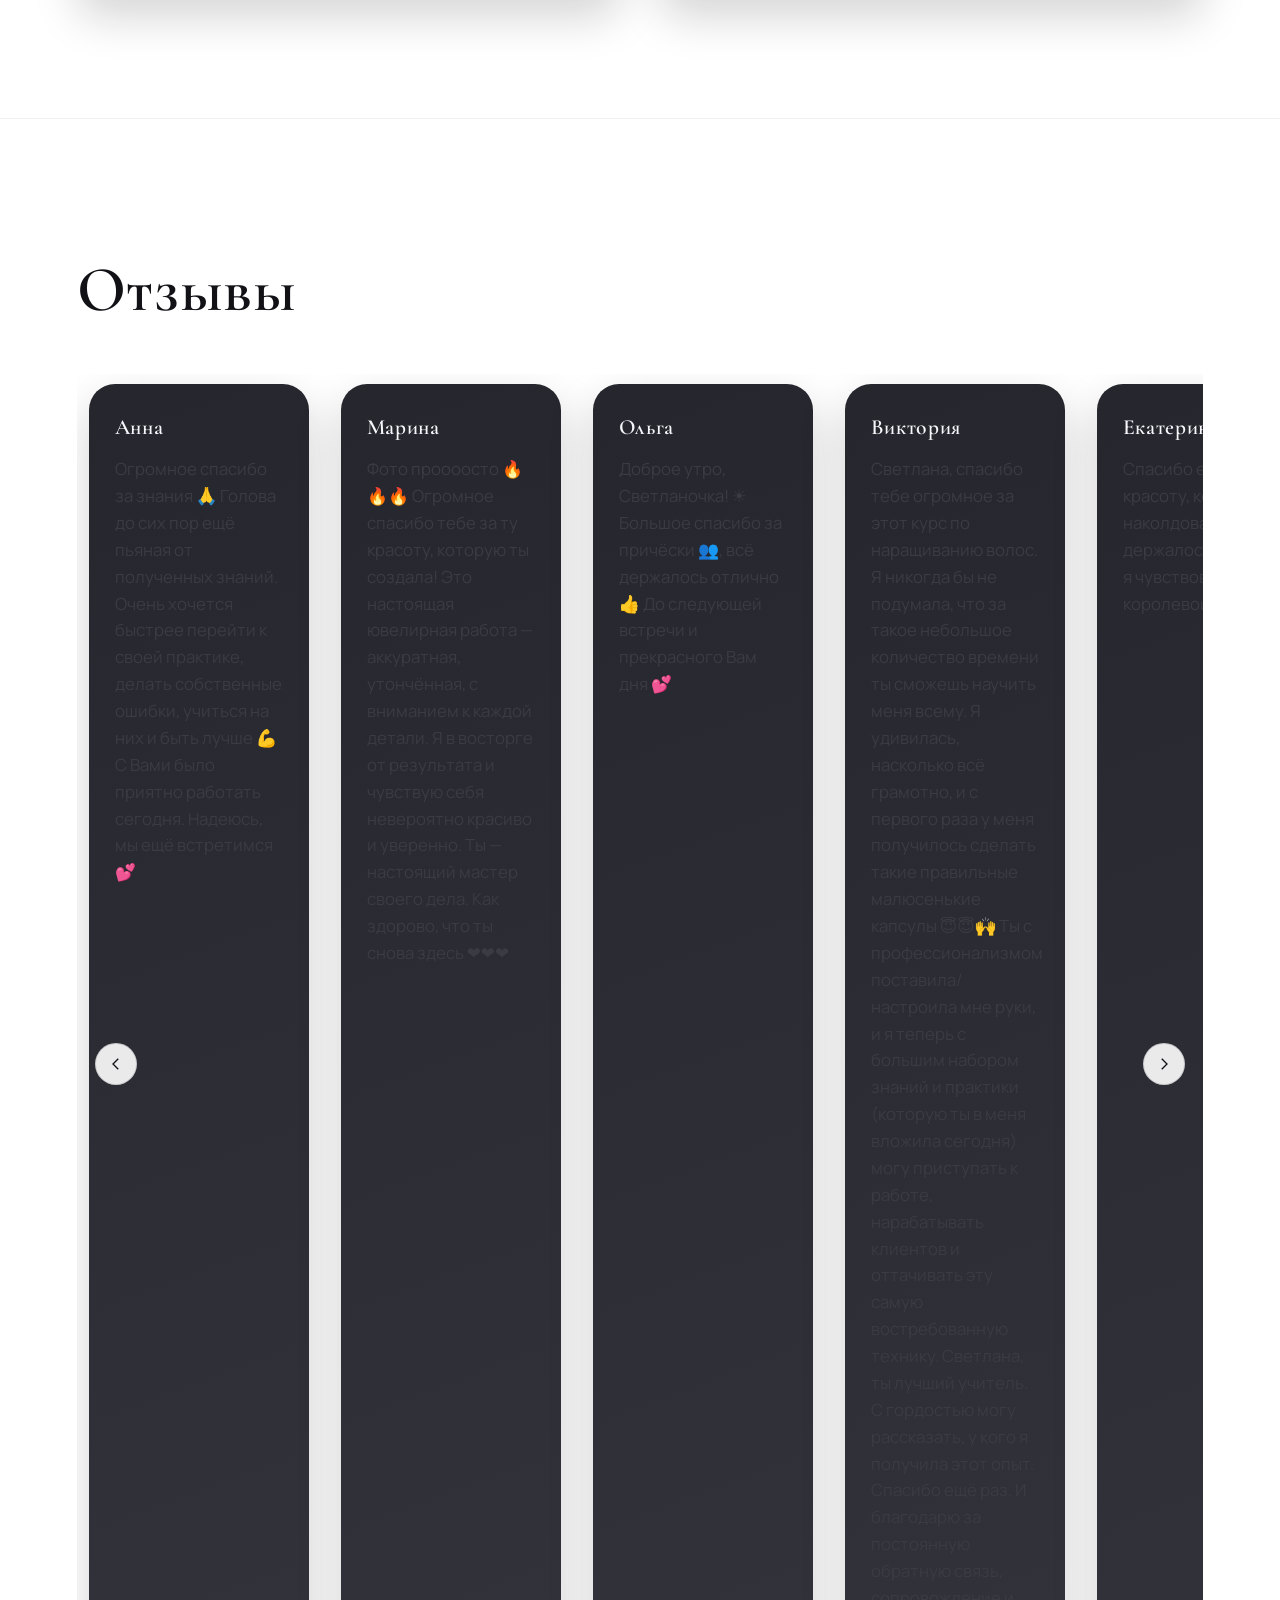
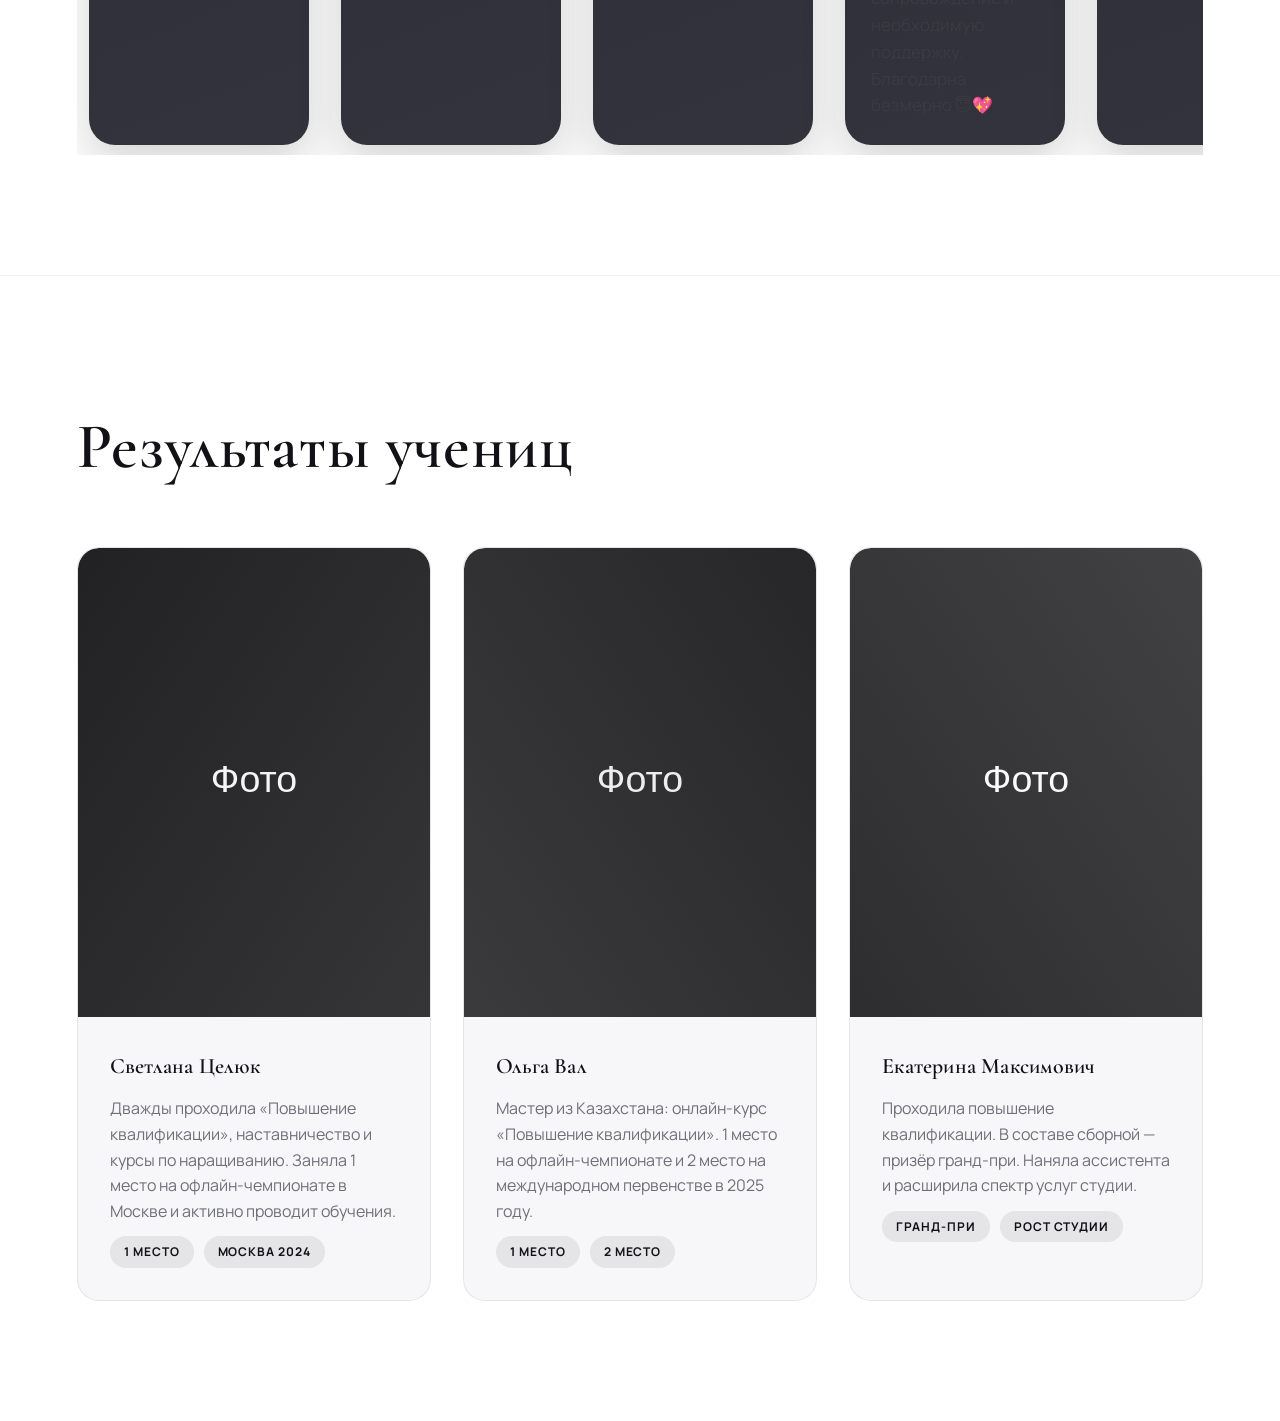
==== commit ff275fb3: "Add reviewer names to testimonials" ====
--- a/ST_community.html
+++ b/ST_community.html
@@ -131,45 +131,59 @@
         <div class="reviews-viewport">
             <div class="reviews-track" id="reviewsTrack">
               <div class="rev-card">
+                <h3 class="rev-name">Анна</h3>
                 <p>Огромное спасибо за знания 🙏 Голова до сих пор ещё пьяная от полученных знаний. Очень хочется быстрее перейти к своей практике, делать собственные ошибки, учиться на них и быть лучше 💪 С Вами было приятно работать сегодня. Надеюсь, мы ещё встретимся 💕</p>
               </div>
               <div class="rev-card">
+                <h3 class="rev-name">Марина</h3>
                 <p>Фото проооосто 🔥🔥🔥 Огромное спасибо тебе за ту красоту, которую ты создала! Это настоящая ювелирная работа — аккуратная, утончённая, с вниманием к каждой детали. Я в восторге от результата и чувствую себя невероятно красиво и уверенно. Ты — настоящий мастер своего дела. Как здорово, что ты снова здесь ❤️❤️❤️</p>
               </div>
               <div class="rev-card">
+                <h3 class="rev-name">Ольга</h3>
                 <p>Доброе утро, Светланочка! ☀️ Большое спасибо за причёски 👥, всё держалось отлично 👍 До следующей встречи и прекрасного Вам дня 💕</p>
               </div>
               <div class="rev-card">
+                <h3 class="rev-name">Виктория</h3>
                 <p>Светлана, спасибо тебе огромное за этот курс по наращиванию волос. Я никогда бы не подумала, что за такое небольшое количество времени ты сможешь научить меня всему. Я удивилась, насколько всё грамотно, и с первого раза у меня получилось сделать такие правильные малюсенькие капсулы 😇😇🙌 Ты с профессионализмом поставила/настроила мне руки, и я теперь с большим набором знаний и практики (которую ты в меня вложила сегодня) могу приступать к работе, нарабатывать клиентов и оттачивать эту самую востребованную технику. Светлана, ты лучший учитель. С гордостью могу рассказать, у кого я получила этот опыт. Спасибо ещё раз. И благодарю за постоянную обратную связь, сопровождение и необходимую поддержку. Благодарна безмерно 😇💖</p>
               </div>
               <div class="rev-card">
+                <h3 class="rev-name">Екатерина</h3>
                 <p>Спасибо ещё раз за красоту, которую ты наколдовала, всё держалось отлично, я чувствовала себя королевой 😚❤️</p>
               </div>
               <div class="rev-card">
+                <h3 class="rev-name">Людмила</h3>
                 <p>Здравствуйте. Всё отлично. Отходила с прямыми сегодня, мои нигде не вылезают, сейчас с хвостом и тоже всё супер! Очень удобно. Спасибо огромное! 💜🙏☺️🌟👍♀️❤️</p>
               </div>
               <div class="rev-card">
+                <h3 class="rev-name">Светлана</h3>
                 <p>Светочка!!!! Ни дня без благодарности вам не проходит! Прям новая жизнь!!!! Спасибо большое! Волосы... они теперь у меня есть 😅😅 Укладываю каждый раз, теперь могу и хвост, и косу, но в основном хожу с красивыми кудрями!!!</p>
               </div>
               <div class="rev-card">
+                <h3 class="rev-name">Елизавета</h3>
                 <p>Ты просто волшебница и создаёшь невероятное!! С чем бы я к тебе не приходила, ухожу с лучшим наращиванием 🙌❤️</p>
               </div>
               <div class="rev-card">
+                <h3 class="rev-name">Дарья</h3>
                 <p>Мне даже в зале сегодня говорили, какая крутая причёска у меня 😄 Хотя я уже гульку из косы сделала ❤️</p>
               </div>
               <div class="rev-card">
+                <h3 class="rev-name">Наталья</h3>
                 <p>Мне даже в зале сегодня говорили, какая крутая причёска у меня 😄 Хотя я уже гульку из косы сделала ❤️</p>
               </div>
               <div class="rev-card">
+                <h3 class="rev-name">Юлия</h3>
                 <p>Добрый день! 🌷 Волосы отлично!!!! Давно мне не было так комфортно ❤️ Наконец я нашла своего мастера 💜💜💜💜💜 Безумно рада! ❤️</p>
               </div>
               <div class="rev-card">
+                <h3 class="rev-name">Алина</h3>
                 <p>Здравствуйте, ещё раз! И ещё раз хотела поблагодарить вас за такую красоту, очень нравится, спасибо! 💖🐻</p>
               </div>
               <div class="rev-card">
+                <h3 class="rev-name">Полина</h3>
                 <p>Здравствуйте. Всё отлично. Это было лучшее моё решение 😂 Ничего не падает и вообще как будто свои.</p>
               </div>
               <div class="rev-card">
+                <h3 class="rev-name">Ирина</h3>
                 <p>Ой спасиииибо 🥰❤️❤️ Я когда увидела, была в восторге от образа 😄 А как мне идёт эта укладка 😉😁🔥🔥🔥❤️</p>
               </div>
             </div>
--- a/styles.css
+++ b/styles.css
@@ -401,6 +401,7 @@
   color: #f0f0f4;
   box-shadow: var(--glow-soft);
   transition: transform var(--transition), box-shadow var(--transition);
+  height: 100%;
 }
 
 .course-card:hover {
@@ -417,8 +418,10 @@
 
 .course-card .body {
   padding: clamp(20px, 3vw, 32px);
-  display: grid;
+  display: flex;
+  flex-direction: column;
   gap: 18px;
+  flex: 1;
 }
 
 .course-card h4 {
@@ -430,6 +433,7 @@
 .course-card .desc {
   color: rgba(232,232,240,0.78);
   font-size: 15px;
+  flex: 1;
 }
 
 .course-card .desc ul {
@@ -457,7 +461,8 @@
 }
 
 .course-card .btn {
-  justify-self: start;
+  align-self: flex-start;
+  margin-top: auto;
 }
 
 /* ========== 6) Reviews ========== */
@@ -516,6 +521,15 @@
   color: var(--text-primary);
   box-shadow: var(--glow-soft);
   transition: transform var(--transition);
+}
+
+.rev-name {
+  margin: 0 0 12px;
+  font-family: 'Cormorant Garamond', 'Playfair Display', serif;
+  font-size: clamp(1.1rem, 1vw + 0.8rem, 1.35rem);
+  font-weight: 600;
+  letter-spacing: .03em;
+  color: #f6f6fb;
 }
 
 .rev-card p {
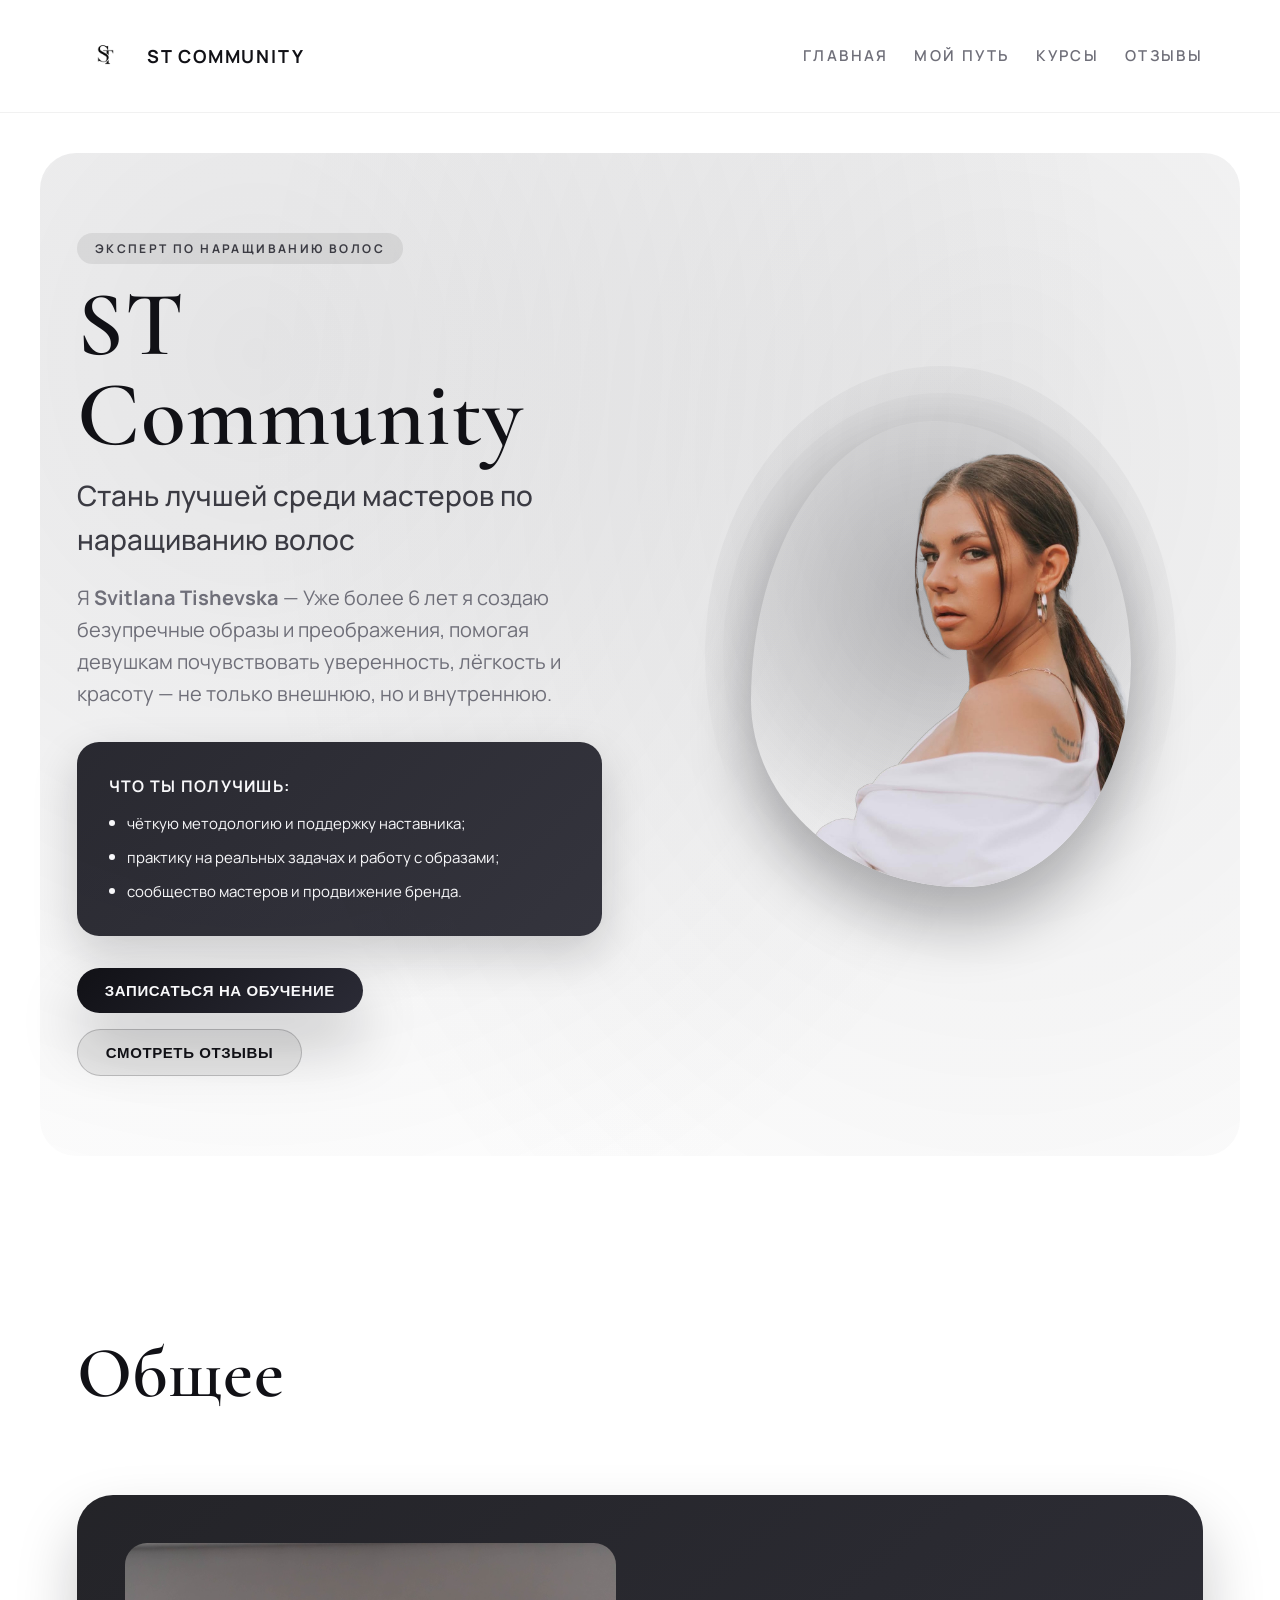
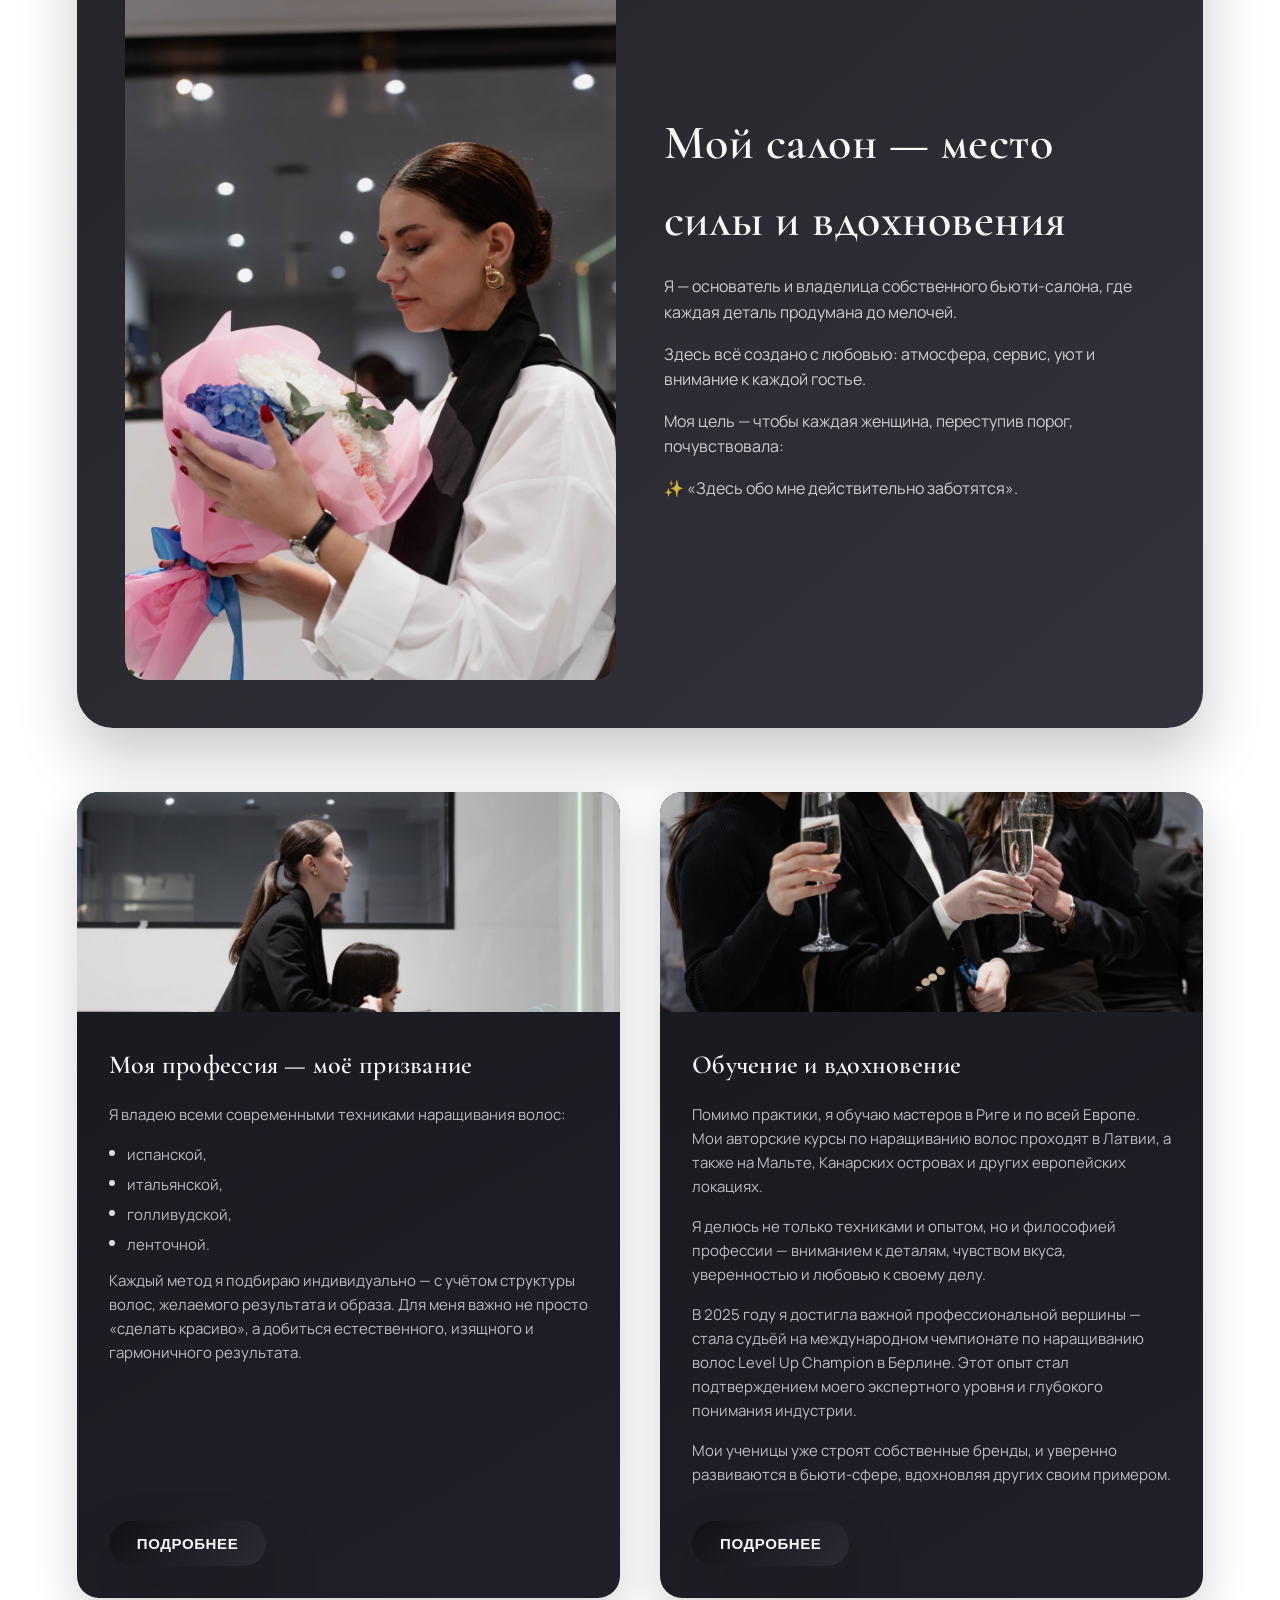
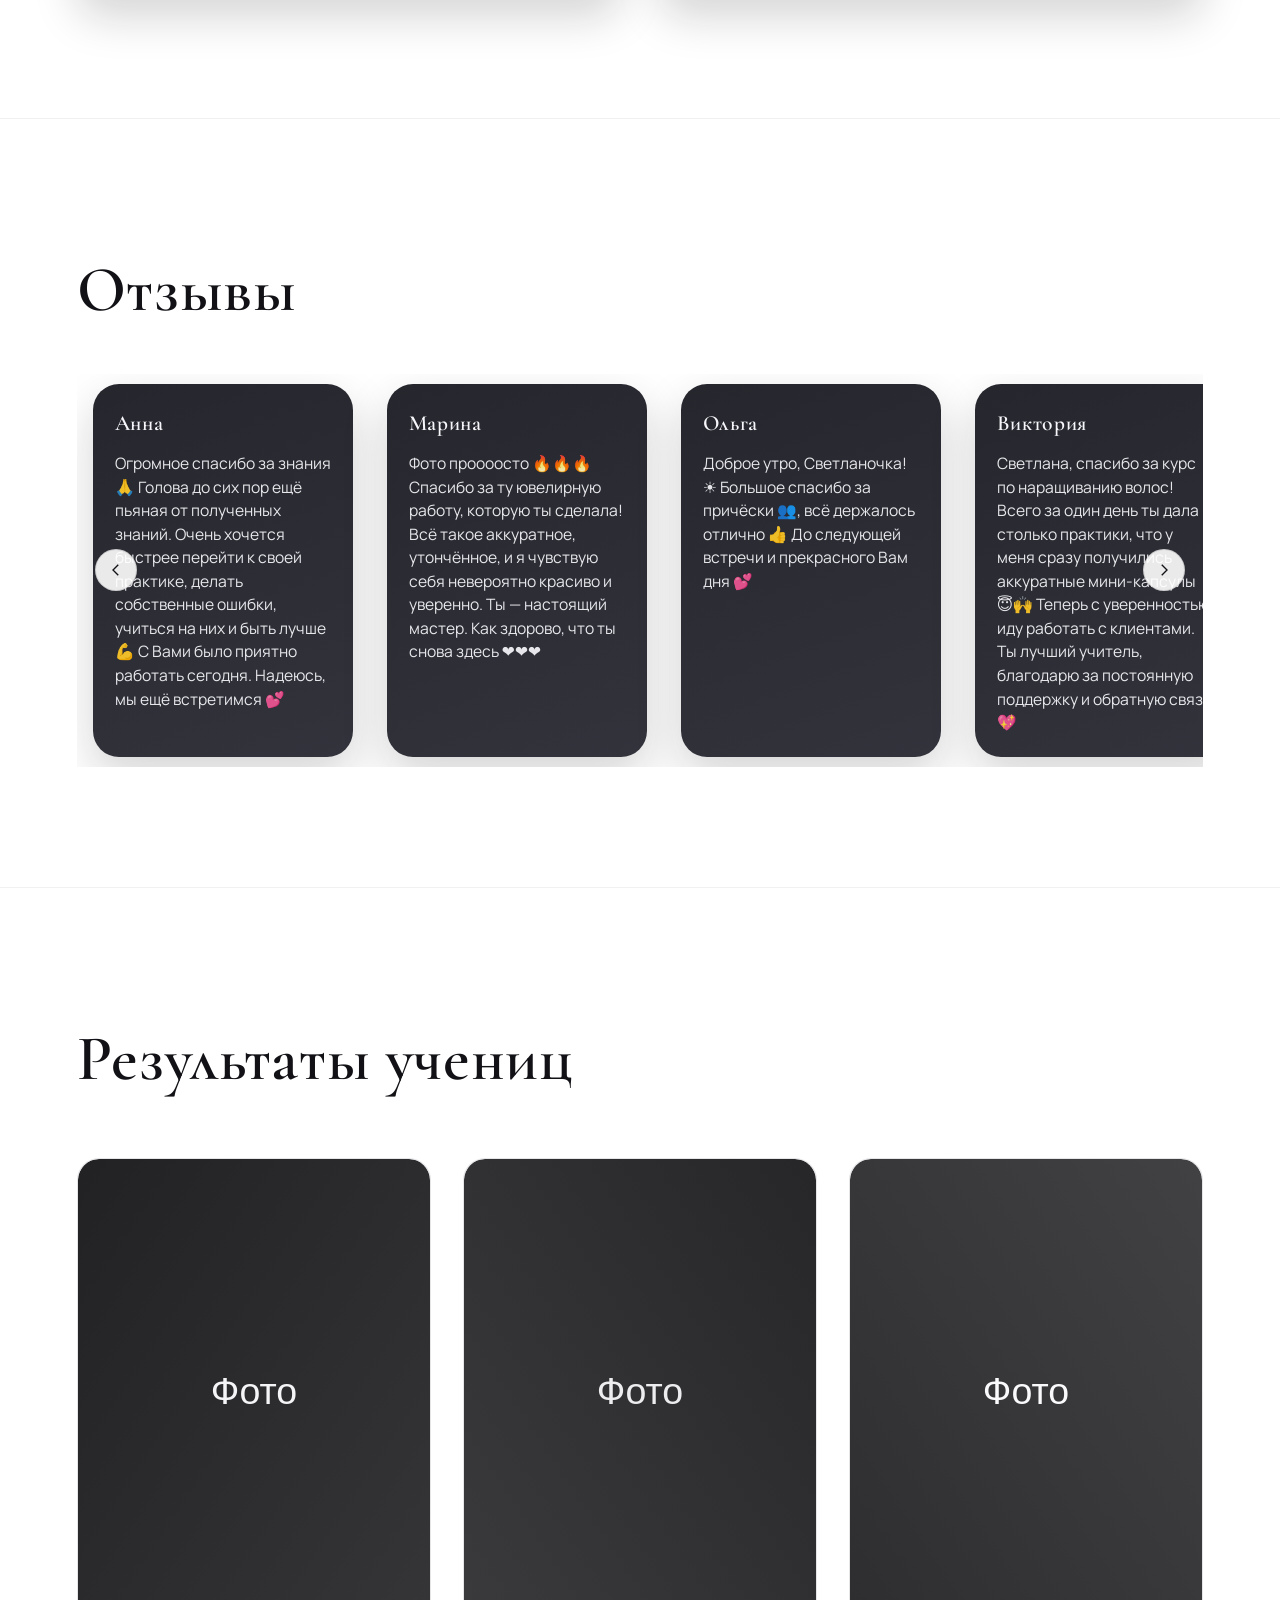
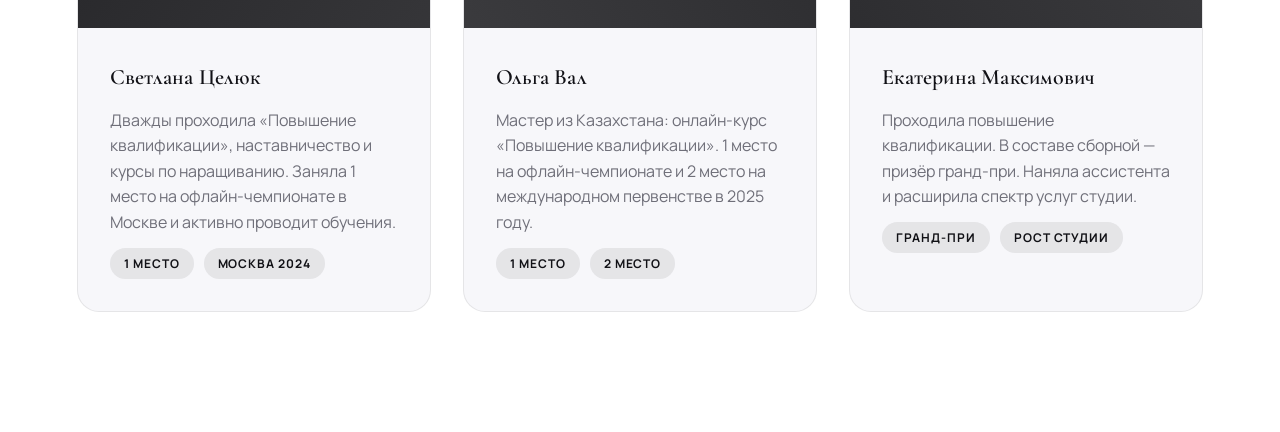
==== commit f9cdd801: "Adjust reviews card proportions" ====
--- a/ST_community.html
+++ b/ST_community.html
@@ -136,7 +136,7 @@
               </div>
               <div class="rev-card">
                 <h3 class="rev-name">Марина</h3>
-                <p>Фото проооосто 🔥🔥🔥 Огромное спасибо тебе за ту красоту, которую ты создала! Это настоящая ювелирная работа — аккуратная, утончённая, с вниманием к каждой детали. Я в восторге от результата и чувствую себя невероятно красиво и уверенно. Ты — настоящий мастер своего дела. Как здорово, что ты снова здесь ❤️❤️❤️</p>
+                <p>Фото проооосто 🔥🔥🔥 Спасибо за ту ювелирную работу, которую ты сделала! Всё такое аккуратное, утончённое, и я чувствую себя невероятно красиво и уверенно. Ты — настоящий мастер. Как здорово, что ты снова здесь ❤️❤️❤️</p>
               </div>
               <div class="rev-card">
                 <h3 class="rev-name">Ольга</h3>
@@ -144,7 +144,7 @@
               </div>
               <div class="rev-card">
                 <h3 class="rev-name">Виктория</h3>
-                <p>Светлана, спасибо тебе огромное за этот курс по наращиванию волос. Я никогда бы не подумала, что за такое небольшое количество времени ты сможешь научить меня всему. Я удивилась, насколько всё грамотно, и с первого раза у меня получилось сделать такие правильные малюсенькие капсулы 😇😇🙌 Ты с профессионализмом поставила/настроила мне руки, и я теперь с большим набором знаний и практики (которую ты в меня вложила сегодня) могу приступать к работе, нарабатывать клиентов и оттачивать эту самую востребованную технику. Светлана, ты лучший учитель. С гордостью могу рассказать, у кого я получила этот опыт. Спасибо ещё раз. И благодарю за постоянную обратную связь, сопровождение и необходимую поддержку. Благодарна безмерно 😇💖</p>
+                <p>Светлана, спасибо за курс по наращиванию волос! Всего за один день ты дала столько практики, что у меня сразу получились аккуратные мини-капсулы 😇🙌 Теперь с уверенностью иду работать с клиентами. Ты лучший учитель, благодарю за постоянную поддержку и обратную связь 💖</p>
               </div>
               <div class="rev-card">
                 <h3 class="rev-name">Екатерина</h3>
--- a/styles.css
+++ b/styles.css
@@ -491,11 +491,11 @@
 .reviews-track {
   display: grid;
   grid-auto-flow: column;
-  grid-auto-columns: minmax(220px, clamp(240px, 24vw, 320px));
-  gap: clamp(16px, 3vw, 32px);
+  grid-auto-columns: minmax(260px, clamp(300px, 28vw, 380px));
+  gap: clamp(18px, 3.2vw, 34px);
   overflow-x: auto;
   padding-block: 10px;
-  padding-inline: clamp(4px, 2vw, 12px);
+  padding-inline: clamp(6px, 2.4vw, 16px);
   scroll-snap-type: x mandatory;
   scrollbar-width: thin;
 }
@@ -514,11 +514,11 @@
   display: flex;
   flex-direction: column;
   border-radius: 26px;
-  padding: clamp(18px, 3vw, 26px);
+  padding: clamp(16px, 2.6vw, 22px);
   scroll-snap-align: center;
-  min-height: clamp(240px, 32vh, 360px);
+  min-height: clamp(180px, 24vh, 280px);
   background: linear-gradient(160deg, rgba(26, 26, 34, 0.95), rgba(40, 40, 50, 0.95));
-  color: var(--text-primary);
+  color: rgba(246, 246, 251, 0.92);
   box-shadow: var(--glow-soft);
   transition: transform var(--transition);
 }
@@ -535,8 +535,8 @@
 .rev-card p {
   margin: 0;
   font-family: "Manrope", system-ui, -apple-system, BlinkMacSystemFont, "Segoe UI", sans-serif;
-  font-size: clamp(0.9rem, 1vw + 0.7rem, 1.05rem);
-  line-height: 1.6;
+  font-size: clamp(0.88rem, 0.8vw + 0.68rem, 0.98rem);
+  line-height: 1.5;
   font-weight: 400;
 }
 
